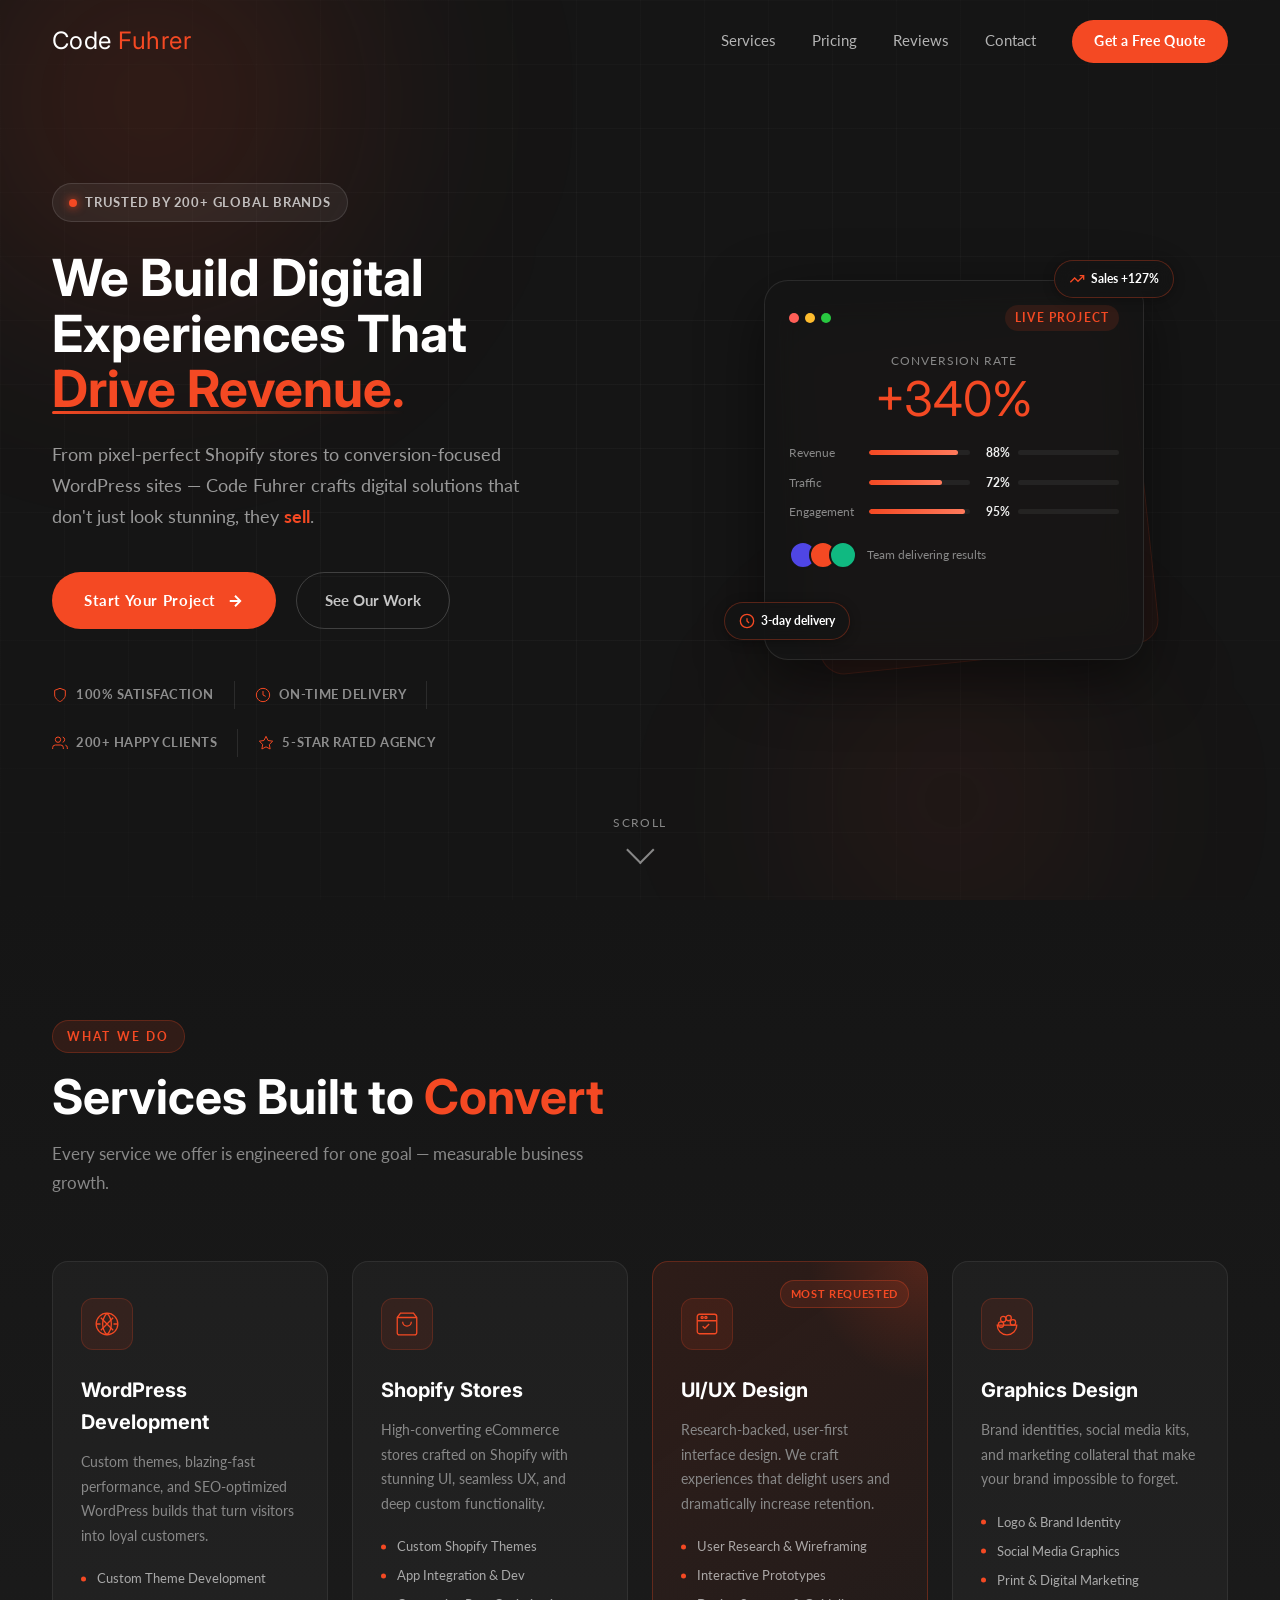
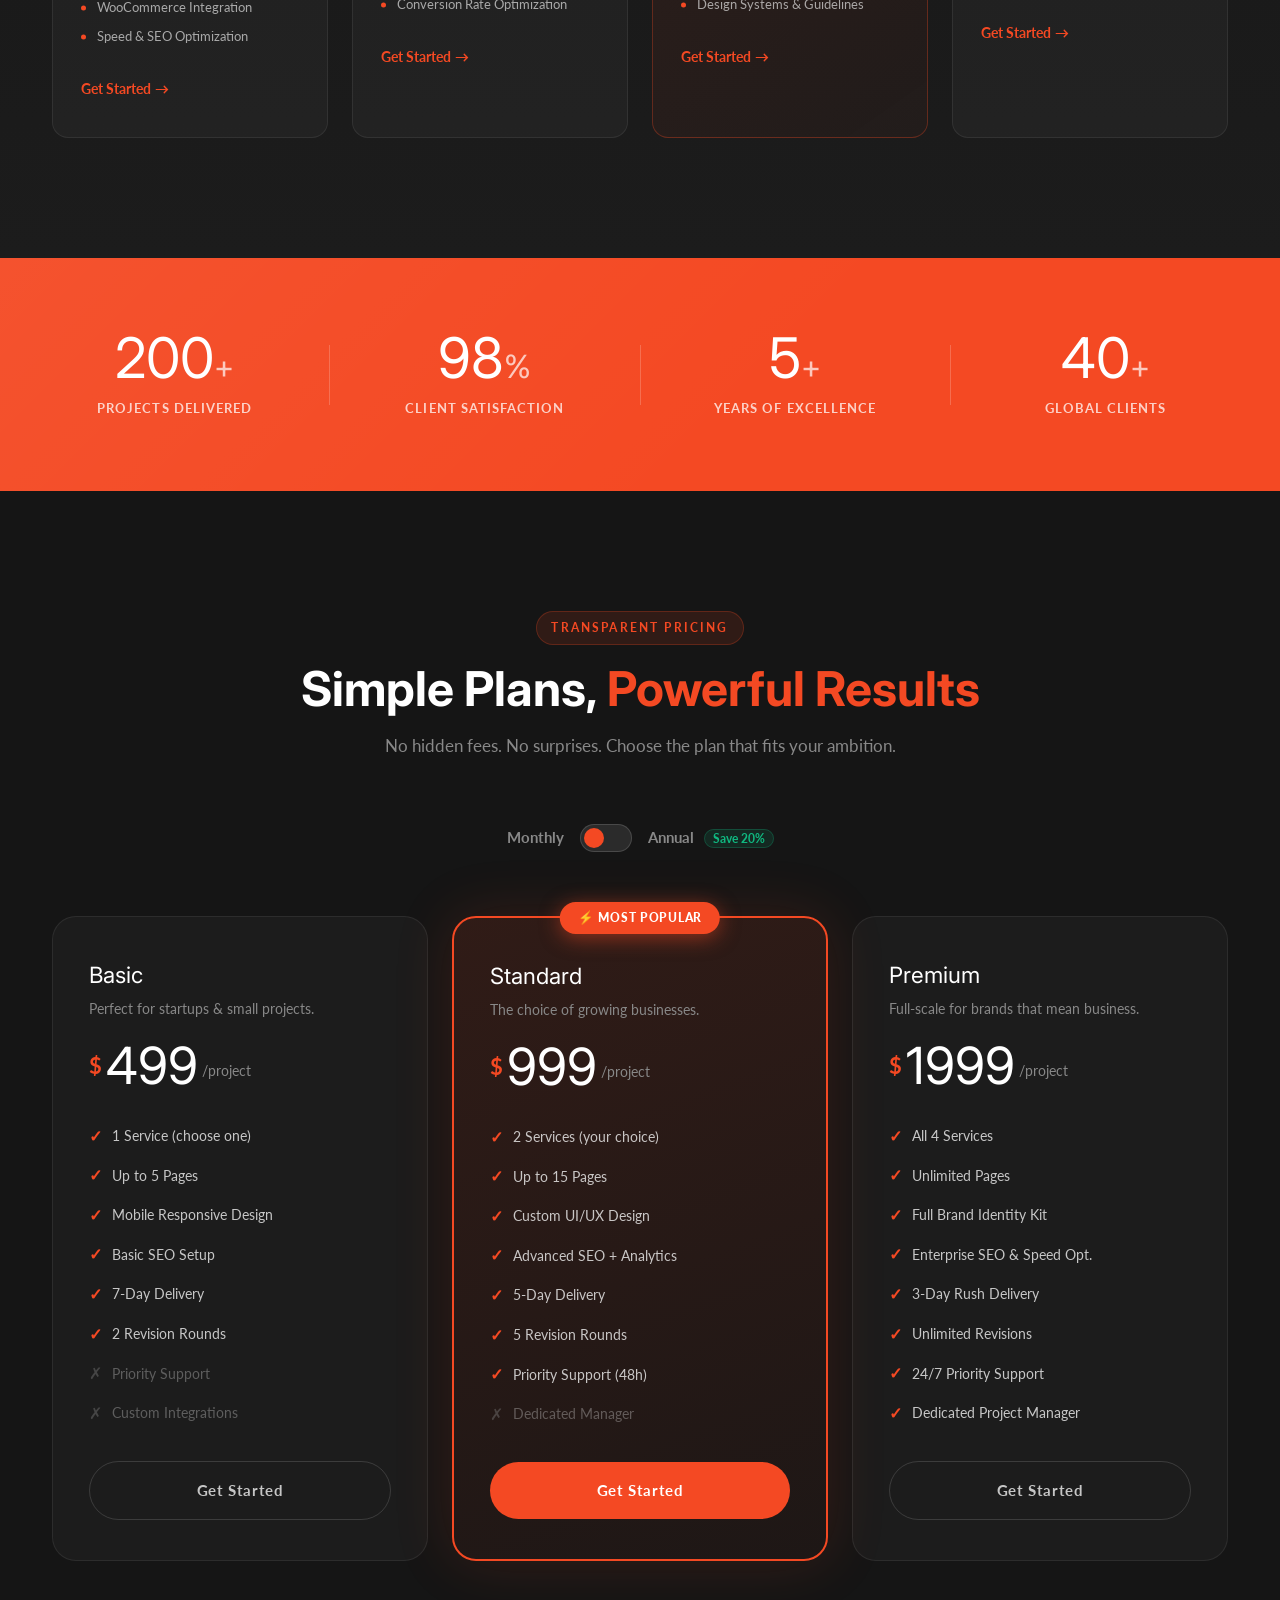
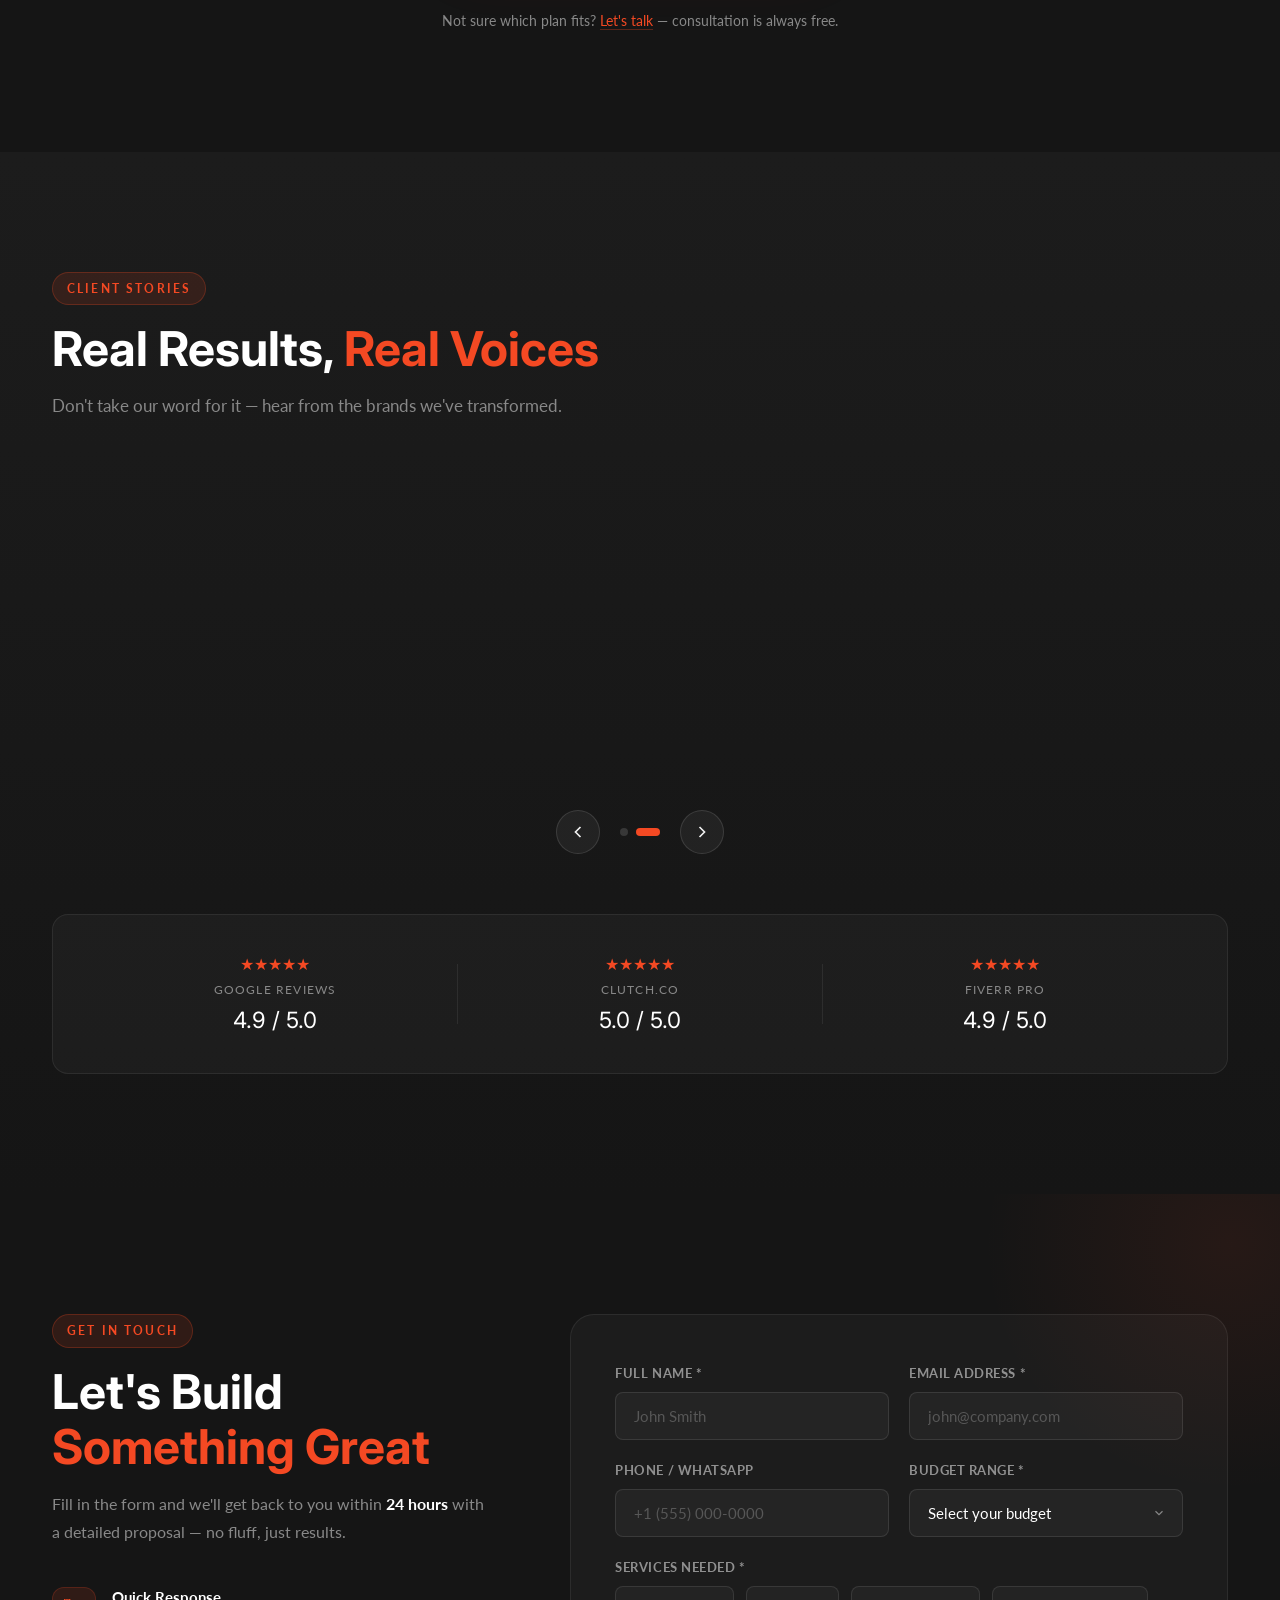
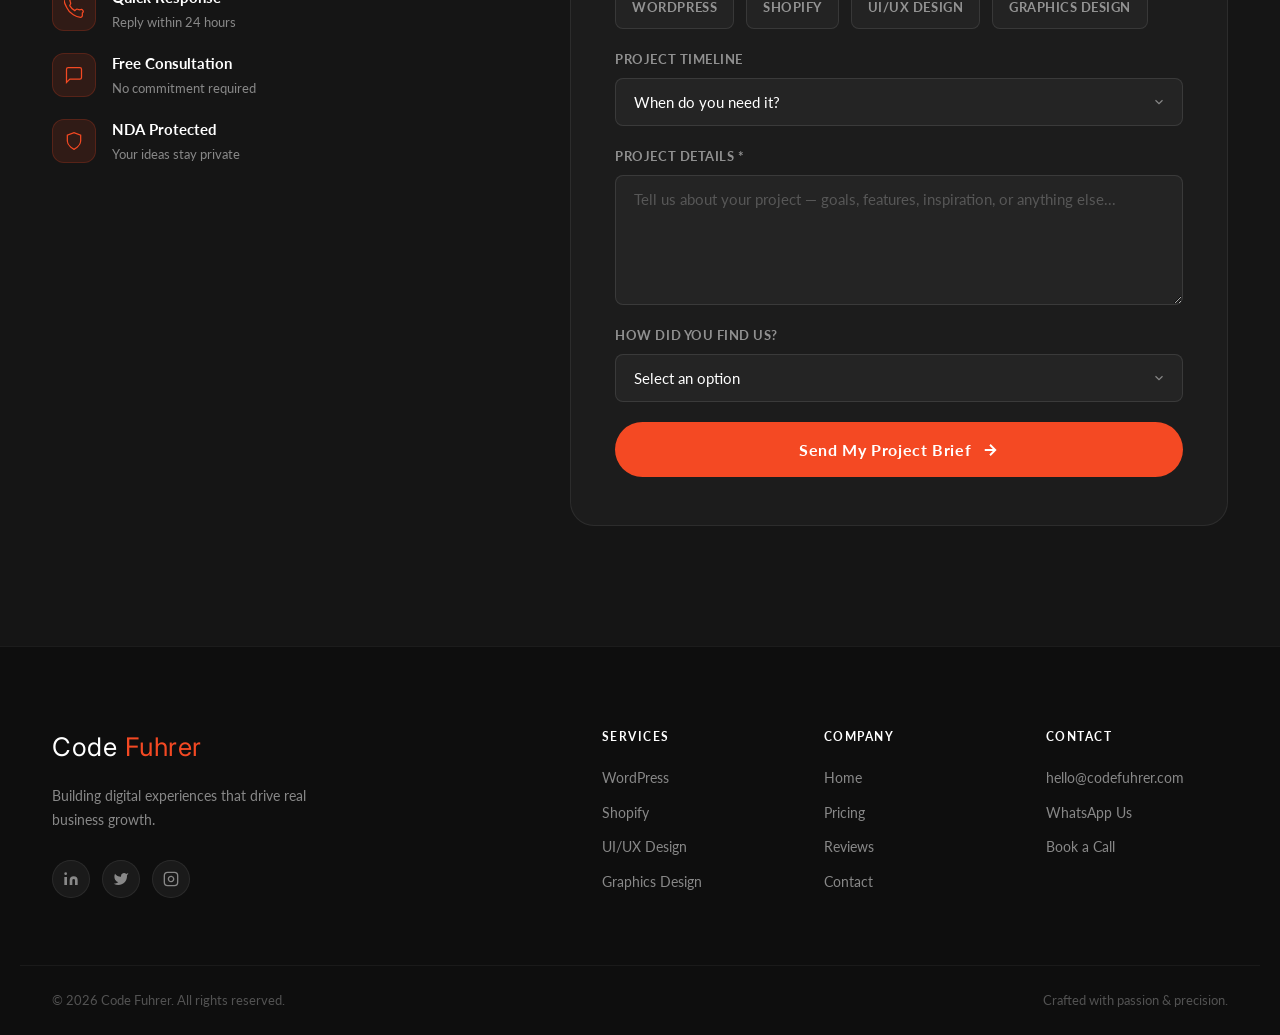
==== index.html @ 49b653c6 "Add files via upload" ====
<!DOCTYPE html>
<html lang="en">

<head>
  <meta charset="UTF-8" />
  <meta name="viewport" content="width=device-width, initial-scale=1.0" />
  <title>Code Fuhrer — Premium Digital Agency | WordPress · Shopify · UI/UX · Graphics</title>
  <meta name="description"
    content="Code Fuhrer is a results-driven digital agency specializing in WordPress, Shopify, UI/UX Design and Graphics Design. Turn your vision into a high-converting digital experience." />
  <link rel="preconnect" href="https://fonts.googleapis.com" />
  <link rel="preconnect" href="https://fonts.gstatic.com" crossorigin />
  <link
    href="https://fonts.googleapis.com/css2?family=Inter:wght@300;400;500;600;700;800;900&family=Lato:wght@300;400;700;900&display=swap"
    rel="stylesheet" />
  <link rel="stylesheet" href="style.css" />
</head>

<body>

  <!-- ═══════════════════ NAV ═══════════════════ -->
  <header class="nav-header" id="nav-header">
    <div class="container nav-inner">
      <a href="#" class="logo" id="logo-link">Code <span>Fuhrer</span></a>
      <nav class="nav-links" id="nav-links">
        <a href="#services" class="nav-link">Services</a>
        <a href="#pricing" class="nav-link">Pricing</a>
        <a href="#testimonials" class="nav-link">Reviews</a>
        <a href="#contact" class="nav-link">Contact</a>
        <a href="#contact" class="btn-nav">Get a Free Quote</a>
      </nav>
      <button class="hamburger" id="hamburger" aria-label="Toggle menu">
        <span></span><span></span><span></span>
      </button>
    </div>
  </header>

  <!-- ═══════════════════ HERO ═══════════════════ -->
  <section class="hero" id="hero">
    <div class="hero-bg-grid"></div>
    <div class="hero-orb hero-orb-1"></div>
    <div class="hero-orb hero-orb-2"></div>

    <div class="container hero-inner">
      <div class="hero-content">
        <div class="hero-badge">
          <span class="badge-dot"></span>
          Trusted by 200+ Global Brands
        </div>
        <h1 class="hero-headline">
          We Build Digital<br />
          Experiences That<br />
          <span class="highlight-text">Drive Revenue.</span>
        </h1>
        <p class="hero-sub">
          From pixel-perfect Shopify stores to conversion-focused WordPress sites — Code Fuhrer crafts digital solutions
          that don't just look stunning, they <strong>sell</strong>.
        </p>

        <div class="hero-cta-row">
          <a href="#contact" class="btn-primary" id="hero-cta-main">
            <span>Start Your Project</span>
            <svg width="18" height="18" viewBox="0 0 24 24" fill="none" stroke="currentColor" stroke-width="2.5">
              <path d="M5 12h14M12 5l7 7-7 7" />
            </svg>
          </a>
          <a href="#services" class="btn-ghost" id="hero-cta-secondary">See Our Work</a>
        </div>

        <!-- Trust Bar -->
        <div class="trust-bar">
          <div class="trust-item">
            <svg class="trust-icon" viewBox="0 0 24 24" fill="none" stroke="currentColor" stroke-width="1.5">
              <path d="M12 22s8-4 8-10V5l-8-3-8 3v7c0 6 8 10 8 10z" />
            </svg>
            <span>100% Satisfaction</span>
          </div>
          <div class="trust-divider"></div>
          <div class="trust-item">
            <svg class="trust-icon" viewBox="0 0 24 24" fill="none" stroke="currentColor" stroke-width="1.5">
              <circle cx="12" cy="12" r="10" />
              <path d="M12 6v6l4 2" />
            </svg>
            <span>On-Time Delivery</span>
          </div>
          <div class="trust-divider"></div>
          <div class="trust-item">
            <svg class="trust-icon" viewBox="0 0 24 24" fill="none" stroke="currentColor" stroke-width="1.5">
              <path d="M17 21v-2a4 4 0 0 0-4-4H5a4 4 0 0 0-4 4v2" />
              <circle cx="9" cy="7" r="4" />
              <path d="M23 21v-2a4 4 0 0 0-3-3.87M16 3.13a4 4 0 0 1 0 7.75" />
            </svg>
            <span>200+ Happy Clients</span>
          </div>
          <div class="trust-divider"></div>
          <div class="trust-item">
            <svg class="trust-icon" viewBox="0 0 24 24" fill="none" stroke="currentColor" stroke-width="1.5">
              <polygon
                points="12 2 15.09 8.26 22 9.27 17 14.14 18.18 21.02 12 17.77 5.82 21.02 7 14.14 2 9.27 8.91 8.26 12 2" />
            </svg>
            <span>5-Star Rated Agency</span>
          </div>
        </div>
      </div>

      <div class="hero-visual">
        <div class="hero-card-stack">
          <div class="hcard hcard-back"></div>
          <div class="hcard hcard-mid"></div>
          <div class="hcard hcard-front">
            <div class="hcard-header">
              <div class="hcard-dots"><span></span><span></span><span></span></div>
              <span class="hcard-tag">Live Project</span>
            </div>
            <div class="hcard-body">
              <div class="hcard-metric">
                <span class="metric-label">Conversion Rate</span>
                <span class="metric-value">+340%</span>
              </div>
              <div class="hcard-bar-wrap">
                <div class="hcard-bar" style="--w:88%"><span>Revenue</span><span>88%</span></div>
                <div class="hcard-bar" style="--w:72%"><span>Traffic</span><span>72%</span></div>
                <div class="hcard-bar" style="--w:95%"><span>Engagement</span><span>95%</span></div>
              </div>
              <div class="hcard-footer">
                <div class="hcard-avatars">
                  <div class="ha ha1"></div>
                  <div class="ha ha2"></div>
                  <div class="ha ha3"></div>
                </div>
                <span class="hcard-note">Team delivering results</span>
              </div>
            </div>
          </div>

          <!-- Floating badges -->
          <div class="float-badge float-badge-1">
            <svg width="16" height="16" viewBox="0 0 24 24" fill="none" stroke="#F44923" stroke-width="2">
              <polyline points="22 7 13.5 15.5 8.5 10.5 2 17" />
              <polyline points="16 7 22 7 22 13" />
            </svg>
            <span>Sales +127%</span>
          </div>
          <div class="float-badge float-badge-2">
            <svg width="16" height="16" viewBox="0 0 24 24" fill="none" stroke="#F44923" stroke-width="2">
              <circle cx="12" cy="12" r="10" />
              <path d="M12 8v4l3 3" />
            </svg>
            <span>3-day delivery</span>
          </div>
        </div>
      </div>
    </div>

    <!-- Scroll hint -->
    <a href="#services" class="scroll-hint">
      <span>Scroll</span>
      <div class="scroll-arrow"></div>
    </a>
  </section>

  <!-- ═══════════════════ SERVICES ═══════════════════ -->
  <section class="services" id="services">
    <div class="container">
      <div class="section-label">What We Do</div>
      <h2 class="section-title">Services Built to <span>Convert</span></h2>
      <p class="section-sub">Every service we offer is engineered for one goal — measurable business growth.</p>

      <div class="services-grid">

        <div class="service-card" id="service-wordpress">
          <div class="sc-icon-wrap">
            <!-- WordPress icon -->
            <svg class="sc-icon" viewBox="0 0 24 24" fill="none" stroke="currentColor" stroke-width="1.2">
              <circle cx="12" cy="12" r="10" />
              <path d="M2 12h4M18 12h4" />
              <path d="M12 2c0 0-4 4-4 10s4 10 4 10" />
              <path d="M12 2c0 0 4 4 4 10s-4 10-4 10" />
              <path d="M6.3 6.3l11.4 11.4M17.7 6.3L6.3 17.7" />
            </svg>
          </div>
          <h3 class="sc-title">WordPress Development</h3>
          <p class="sc-desc">Custom themes, blazing-fast performance, and SEO-optimized WordPress builds that turn
            visitors into loyal customers.</p>
          <ul class="sc-features">
            <li>Custom Theme Development</li>
            <li>WooCommerce Integration</li>
            <li>Speed & SEO Optimization</li>
          </ul>
          <a href="#contact" class="sc-link">Get Started <span>→</span></a>
        </div>

        <div class="service-card" id="service-shopify">
          <div class="sc-icon-wrap">
            <!-- Shopify bag icon -->
            <svg class="sc-icon" viewBox="0 0 24 24" fill="none" stroke="currentColor" stroke-width="1.2">
              <path d="M6 2L3 6v14a2 2 0 002 2h14a2 2 0 002-2V6l-3-4z" />
              <line x1="3" y1="6" x2="21" y2="6" />
              <path d="M16 10a4 4 0 01-8 0" />
            </svg>
          </div>
          <h3 class="sc-title">Shopify Stores</h3>
          <p class="sc-desc">High-converting eCommerce stores crafted on Shopify with stunning UI, seamless UX, and deep
            custom functionality.</p>
          <ul class="sc-features">
            <li>Custom Shopify Themes</li>
            <li>App Integration & Dev</li>
            <li>Conversion Rate Optimization</li>
          </ul>
          <a href="#contact" class="sc-link">Get Started <span>→</span></a>
        </div>

        <div class="service-card service-card--featured" id="service-uiux">
          <div class="sc-featured-badge">Most Requested</div>
          <div class="sc-icon-wrap">
            <!-- UI/UX design icon -->
            <svg class="sc-icon" viewBox="0 0 24 24" fill="none" stroke="currentColor" stroke-width="1.2">
              <rect x="3" y="3" width="18" height="18" rx="2" />
              <path d="M3 9h18" />
              <circle cx="7.5" cy="6" r="1" />
              <circle cx="11" cy="6" r="1" />
              <path d="M8 14l2 2 4-4" />
            </svg>
          </div>
          <h3 class="sc-title">UI/UX Design</h3>
          <p class="sc-desc">Research-backed, user-first interface design. We craft experiences that delight users and
            dramatically increase retention.</p>
          <ul class="sc-features">
            <li>User Research & Wireframing</li>
            <li>Interactive Prototypes</li>
            <li>Design Systems & Guidelines</li>
          </ul>
          <a href="#contact" class="sc-link">Get Started <span>→</span></a>
        </div>

        <div class="service-card" id="service-graphics">
          <div class="sc-icon-wrap">
            <!-- Graphics design icon -->
            <svg class="sc-icon" viewBox="0 0 24 24" fill="none" stroke="currentColor" stroke-width="1.2">
              <circle cx="13.5" cy="6.5" r="2.5" />
              <circle cx="17.5" cy="10.5" r="2.5" />
              <circle cx="8.5" cy="7.5" r="2.5" />
              <circle cx="6.5" cy="12.5" r="2.5" />
              <path d="M12 22c5 0 9-4 9-9H3c0 5 4 9 9 9z" />
            </svg>
          </div>
          <h3 class="sc-title">Graphics Design</h3>
          <p class="sc-desc">Brand identities, social media kits, and marketing collateral that make your brand
            impossible to forget.</p>
          <ul class="sc-features">
            <li>Logo & Brand Identity</li>
            <li>Social Media Graphics</li>
            <li>Print & Digital Marketing</li>
          </ul>
          <a href="#contact" class="sc-link">Get Started <span>→</span></a>
        </div>

      </div>
    </div>
  </section>

  <!-- ═══════════════════ STATS ═══════════════════ -->
  <section class="stats-section" id="stats">
    <div class="container stats-grid">
      <div class="stat-item">
        <span class="stat-number" data-target="200">0</span><span class="stat-suffix">+</span>
        <span class="stat-label">Projects Delivered</span>
      </div>
      <div class="stat-divider"></div>
      <div class="stat-item">
        <span class="stat-number" data-target="98">0</span><span class="stat-suffix">%</span>
        <span class="stat-label">Client Satisfaction</span>
      </div>
      <div class="stat-divider"></div>
      <div class="stat-item">
        <span class="stat-number" data-target="5">0</span><span class="stat-suffix">+</span>
        <span class="stat-label">Years of Excellence</span>
      </div>
      <div class="stat-divider"></div>
      <div class="stat-item">
        <span class="stat-number" data-target="40">0</span><span class="stat-suffix">+</span>
        <span class="stat-label">Global Clients</span>
      </div>
    </div>
  </section>

  <!-- ═══════════════════ PRICING ═══════════════════ -->
  <section class="pricing" id="pricing">
    <div class="container">
      <div class="section-center-header">
        <div class="section-label">Transparent Pricing</div>
        <h2 class="section-title">Simple Plans, <span>Powerful Results</span></h2>
        <p class="section-sub">No hidden fees. No surprises. Choose the plan that fits your ambition.</p>
      </div>

      <div class="pricing-toggle-wrap">
        <span class="pt-label">Monthly</span>
        <label class="pt-switch" for="billing-toggle">
          <input type="checkbox" id="billing-toggle" />
          <span class="pt-slider"></span>
        </label>
        <span class="pt-label">Annual <em class="save-badge">Save 20%</em></span>
      </div>

      <div class="pricing-grid">

        <!-- Basic -->
        <div class="price-card" id="plan-basic">
          <div class="pc-header">
            <span class="pc-plan">Basic</span>
            <p class="pc-tagline">Perfect for startups & small projects.</p>
            <div class="pc-price-wrap">
              <span class="pc-currency">$</span>
              <span class="pc-price" data-monthly="499" data-annual="399">499</span>
              <span class="pc-period">/project</span>
            </div>
          </div>
          <ul class="pc-features">
            <li><span class="pc-check">✓</span> 1 Service (choose one)</li>
            <li><span class="pc-check">✓</span> Up to 5 Pages</li>
            <li><span class="pc-check">✓</span> Mobile Responsive Design</li>
            <li><span class="pc-check">✓</span> Basic SEO Setup</li>
            <li><span class="pc-check">✓</span> 7-Day Delivery</li>
            <li><span class="pc-check">✓</span> 2 Revision Rounds</li>
            <li class="pc-miss"><span class="pc-cross">✗</span> Priority Support</li>
            <li class="pc-miss"><span class="pc-cross">✗</span> Custom Integrations</li>
          </ul>
          <a href="#contact" class="btn-price-outline" id="cta-basic">Get Started</a>
        </div>

        <!-- Standard (POPULAR) -->
        <div class="price-card price-card--popular" id="plan-standard">
          <div class="pc-popular-badge">⚡ Most Popular</div>
          <div class="pc-header">
            <span class="pc-plan">Standard</span>
            <p class="pc-tagline">The choice of growing businesses.</p>
            <div class="pc-price-wrap">
              <span class="pc-currency">$</span>
              <span class="pc-price" data-monthly="999" data-annual="799">999</span>
              <span class="pc-period">/project</span>
            </div>
          </div>
          <ul class="pc-features">
            <li><span class="pc-check">✓</span> 2 Services (your choice)</li>
            <li><span class="pc-check">✓</span> Up to 15 Pages</li>
            <li><span class="pc-check">✓</span> Custom UI/UX Design</li>
            <li><span class="pc-check">✓</span> Advanced SEO + Analytics</li>
            <li><span class="pc-check">✓</span> 5-Day Delivery</li>
            <li><span class="pc-check">✓</span> 5 Revision Rounds</li>
            <li><span class="pc-check">✓</span> Priority Support (48h)</li>
            <li class="pc-miss"><span class="pc-cross">✗</span> Dedicated Manager</li>
          </ul>
          <a href="#contact" class="btn-price-primary" id="cta-standard">Get Started</a>
        </div>

        <!-- Premium -->
        <div class="price-card" id="plan-premium">
          <div class="pc-header">
            <span class="pc-plan">Premium</span>
            <p class="pc-tagline">Full-scale for brands that mean business.</p>
            <div class="pc-price-wrap">
              <span class="pc-currency">$</span>
              <span class="pc-price" data-monthly="1999" data-annual="1599">1999</span>
              <span class="pc-period">/project</span>
            </div>
          </div>
          <ul class="pc-features">
            <li><span class="pc-check">✓</span> All 4 Services</li>
            <li><span class="pc-check">✓</span> Unlimited Pages</li>
            <li><span class="pc-check">✓</span> Full Brand Identity Kit</li>
            <li><span class="pc-check">✓</span> Enterprise SEO & Speed Opt.</li>
            <li><span class="pc-check">✓</span> 3-Day Rush Delivery</li>
            <li><span class="pc-check">✓</span> Unlimited Revisions</li>
            <li><span class="pc-check">✓</span> 24/7 Priority Support</li>
            <li><span class="pc-check">✓</span> Dedicated Project Manager</li>
          </ul>
          <a href="#contact" class="btn-price-outline" id="cta-premium">Get Started</a>
        </div>

      </div>

      <p class="pricing-note">Not sure which plan fits? <a href="#contact">Let's talk</a> — consultation is always free.
      </p>
    </div>
  </section>

  <!-- ═══════════════════ TESTIMONIALS ═══════════════════ -->
  <section class="testimonials" id="testimonials">
    <div class="container">
      <div class="section-label">Client Stories</div>
      <h2 class="section-title">Real Results, <span>Real Voices</span></h2>
      <p class="section-sub">Don't take our word for it — hear from the brands we've transformed.</p>

      <div class="testimonials-track-wrap">
        <div class="testimonials-track" id="testimonials-track">

          <div class="tcard" id="tcard-1">
            <div class="tcard-top">
              <div class="tcard-stars">★★★★★</div>
              <div class="tcard-verified">Verified Client</div>
            </div>
            <p class="tcard-quote">"Code Fuhrer completely redesigned our Shopify store and our revenue jumped 340% in
              just 3 months. The team was professional, responsive, and delivered beyond expectations."</p>
            <div class="tcard-author">
              <div class="tcard-avatar tca-1">JM</div>
              <div>
                <div class="tcard-name">James Mitchell</div>
                <div class="tcard-role">CEO, NovaMart eCommerce</div>
              </div>
            </div>
          </div>

          <div class="tcard" id="tcard-2">
            <div class="tcard-top">
              <div class="tcard-stars">★★★★★</div>
              <div class="tcard-verified">Verified Client</div>
            </div>
            <p class="tcard-quote">"The UI/UX redesign they did for our SaaS platform reduced churn by 45%. Their design
              thinking is on another level — they genuinely understand the user journey."</p>
            <div class="tcard-author">
              <div class="tcard-avatar tca-2">SR</div>
              <div>
                <div class="tcard-name">Sarah Reynolds</div>
                <div class="tcard-role">Product Lead, FlowSync SaaS</div>
              </div>
            </div>
          </div>

          <div class="tcard" id="tcard-3">
            <div class="tcard-top">
              <div class="tcard-stars">★★★★★</div>
              <div class="tcard-verified">Verified Client</div>
            </div>
            <p class="tcard-quote">"Our WordPress site now loads in under 1.5 seconds and ranks on the first page of
              Google. Code Fuhrer delivered exactly what they promised — speed, SEO, and style."</p>
            <div class="tcard-author">
              <div class="tcard-avatar tca-3">AK</div>
              <div>
                <div class="tcard-name">Ahmed Khan</div>
                <div class="tcard-role">Founder, TechPulse Blog</div>
              </div>
            </div>
          </div>

          <div class="tcard" id="tcard-4">
            <div class="tcard-top">
              <div class="tcard-stars">★★★★★</div>
              <div class="tcard-verified">Verified Client</div>
            </div>
            <p class="tcard-quote">"The brand identity and graphics they created put us on the map. Every single
              deliverable was polished, on-brand, and arrived before deadline. Highly recommend!"</p>
            <div class="tcard-author">
              <div class="tcard-avatar tca-4">LP</div>
              <div>
                <div class="tcard-name">Laura Pineda</div>
                <div class="tcard-role">Marketing Director, BrightLeaf Co.</div>
              </div>
            </div>
          </div>

          <div class="tcard" id="tcard-5">
            <div class="tcard-top">
              <div class="tcard-stars">★★★★★</div>
              <div class="tcard-verified">Verified Client</div>
            </div>
            <p class="tcard-quote">"Switched from another agency to Code Fuhrer and the difference was night and day.
              They understood our vision immediately and translated it into a website that actually converts."</p>
            <div class="tcard-author">
              <div class="tcard-avatar tca-5">DW</div>
              <div>
                <div class="tcard-name">Daniel Watts</div>
                <div class="tcard-role">COO, Summit Consulting Group</div>
              </div>
            </div>
          </div>

        </div>
      </div>

      <div class="tcarousel-controls">
        <button class="tc-btn" id="tc-prev" aria-label="Previous testimonial">
          <svg width="20" height="20" viewBox="0 0 24 24" fill="none" stroke="currentColor" stroke-width="2">
            <polyline points="15 18 9 12 15 6" />
          </svg>
        </button>
        <div class="tc-dots" id="tc-dots"></div>
        <button class="tc-btn" id="tc-next" aria-label="Next testimonial">
          <svg width="20" height="20" viewBox="0 0 24 24" fill="none" stroke="currentColor" stroke-width="2">
            <polyline points="9 18 15 12 9 6" />
          </svg>
        </button>
      </div>

      <!-- Overall Rating Strip -->
      <div class="rating-strip">
        <div class="rs-item">
          <div class="rs-stars">★★★★★</div>
          <div class="rs-platform">Google Reviews</div>
          <div class="rs-score">4.9 / 5.0</div>
        </div>
        <div class="rs-divider"></div>
        <div class="rs-item">
          <div class="rs-stars">★★★★★</div>
          <div class="rs-platform">Clutch.co</div>
          <div class="rs-score">5.0 / 5.0</div>
        </div>
        <div class="rs-divider"></div>
        <div class="rs-item">
          <div class="rs-stars">★★★★★</div>
          <div class="rs-platform">Fiverr Pro</div>
          <div class="rs-score">4.9 / 5.0</div>
        </div>
      </div>
    </div>
  </section>

  <!-- ═══════════════════ CONTACT ═══════════════════ -->
  <section class="contact" id="contact">
    <div class="container contact-inner">

      <div class="contact-left">
        <div class="section-label">Get In Touch</div>
        <h2 class="section-title">Let's Build<br /><span>Something Great</span></h2>
        <p class="contact-desc">Fill in the form and we'll get back to you within <strong>24 hours</strong> with a
          detailed proposal — no fluff, just results.</p>

        <div class="contact-perks">
          <div class="cp-item">
            <div class="cp-icon">
              <svg viewBox="0 0 24 24" fill="none" stroke="currentColor" stroke-width="1.5">
                <path
                  d="M22 16.92v3a2 2 0 01-2.18 2 19.79 19.79 0 01-8.63-3.07A19.5 19.5 0 013.07 9.8a19.79 19.79 0 01-3.07-8.7A2 2 0 012.18 0h3a2 2 0 012 1.72c.127.96.361 1.903.7 2.81a2 2 0 01-.45 2.11L6.91 7.91a16 16 0 006.07 6.07l1.27-1.27a2 2 0 012.11-.45c.907.339 1.85.573 2.81.7A2 2 0 0122 16.92z" />
              </svg>
            </div>
            <div>
              <div class="cp-title">Quick Response</div>
              <div class="cp-detail">Reply within 24 hours</div>
            </div>
          </div>
          <div class="cp-item">
            <div class="cp-icon">
              <svg viewBox="0 0 24 24" fill="none" stroke="currentColor" stroke-width="1.5">
                <path d="M21 15a2 2 0 01-2 2H7l-4 4V5a2 2 0 012-2h14a2 2 0 012 2z" />
              </svg>
            </div>
            <div>
              <div class="cp-title">Free Consultation</div>
              <div class="cp-detail">No commitment required</div>
            </div>
          </div>
          <div class="cp-item">
            <div class="cp-icon">
              <svg viewBox="0 0 24 24" fill="none" stroke="currentColor" stroke-width="1.5">
                <path d="M12 22s8-4 8-10V5l-8-3-8 3v7c0 6 8 10 8 10z" />
              </svg>
            </div>
            <div>
              <div class="cp-title">NDA Protected</div>
              <div class="cp-detail">Your ideas stay private</div>
            </div>
          </div>
        </div>
      </div>

      <div class="contact-right">
        <form class="contact-form" id="contact-form" novalidate>
          <div class="form-row">
            <div class="form-group">
              <label for="cf-name">Full Name *</label>
              <input type="text" id="cf-name" name="name" placeholder="John Smith" required />
            </div>
            <div class="form-group">
              <label for="cf-email">Email Address *</label>
              <input type="email" id="cf-email" name="email" placeholder="john@company.com" required />
            </div>
          </div>
          <div class="form-row">
            <div class="form-group">
              <label for="cf-phone">Phone / WhatsApp</label>
              <input type="tel" id="cf-phone" name="phone" placeholder="+1 (555) 000-0000" />
            </div>
            <div class="form-group">
              <label for="cf-budget">Budget Range *</label>
              <select id="cf-budget" name="budget" required>
                <option value="" disabled selected>Select your budget</option>
                <option value="under-500">Under $500</option>
                <option value="500-1000">$500 – $1,000</option>
                <option value="1000-2500">$1,000 – $2,500</option>
                <option value="2500-5000">$2,500 – $5,000</option>
                <option value="5000+">$5,000+</option>
              </select>
            </div>
          </div>
          <div class="form-group full-width">
            <label>Services Needed *</label>
            <div class="service-checkboxes">
              <label class="sc-checkbox" for="svc-wp">
                <input type="checkbox" id="svc-wp" name="services" value="wordpress" />
                <span>WordPress</span>
              </label>
              <label class="sc-checkbox" for="svc-shopify">
                <input type="checkbox" id="svc-shopify" name="services" value="shopify" />
                <span>Shopify</span>
              </label>
              <label class="sc-checkbox" for="svc-uiux">
                <input type="checkbox" id="svc-uiux" name="services" value="uiux" />
                <span>UI/UX Design</span>
              </label>
              <label class="sc-checkbox" for="svc-graphics">
                <input type="checkbox" id="svc-graphics" name="services" value="graphics" />
                <span>Graphics Design</span>
              </label>
            </div>
          </div>
          <div class="form-group full-width">
            <label for="cf-timeline">Project Timeline</label>
            <select id="cf-timeline" name="timeline">
              <option value="" disabled selected>When do you need it?</option>
              <option value="asap">ASAP (Rush)</option>
              <option value="1-2weeks">1 – 2 Weeks</option>
              <option value="1month">Within 1 Month</option>
              <option value="flexible">I'm Flexible</option>
            </select>
          </div>
          <div class="form-group full-width">
            <label for="cf-message">Project Details *</label>
            <textarea id="cf-message" name="message" rows="5"
              placeholder="Tell us about your project — goals, features, inspiration, or anything else..."
              required></textarea>
          </div>
          <div class="form-group full-width">
            <label for="cf-source">How did you find us?</label>
            <select id="cf-source" name="source">
              <option value="" disabled selected>Select an option</option>
              <option value="google">Google Search</option>
              <option value="social">Social Media</option>
              <option value="referral">Referral</option>
              <option value="fiverr">Fiverr</option>
              <option value="other">Other</option>
            </select>
          </div>
          <button type="submit" class="btn-submit" id="form-submit-btn">
            <span id="btn-submit-text">Send My Project Brief</span>
            <svg id="btn-submit-arrow" width="18" height="18" viewBox="0 0 24 24" fill="none" stroke="currentColor"
              stroke-width="2.5">
              <path d="M5 12h14M12 5l7 7-7 7" />
            </svg>
          </button>
          <div class="form-success" id="form-success">
            <svg width="24" height="24" viewBox="0 0 24 24" fill="none" stroke="#F44923" stroke-width="2">
              <path d="M22 11.08V12a10 10 0 11-5.93-9.14" />
              <polyline points="22 4 12 14.01 9 11.01" />
            </svg>
            <span>Message sent! We'll be in touch within 24 hours.</span>
          </div>
        </form>
      </div>
    </div>
  </section>

  <!-- ═══════════════════ FOOTER ═══════════════════ -->
  <footer class="footer" id="footer">
    <div class="container footer-inner">
      <div class="footer-brand">
        <a href="#" class="logo footer-logo">Code <span>Fuhrer</span></a>
        <p class="footer-tagline">Building digital experiences that drive real business growth.</p>
        <div class="footer-socials">
          <a href="#" class="fs-link" aria-label="LinkedIn">
            <svg viewBox="0 0 24 24" fill="currentColor">
              <path d="M16 8a6 6 0 016 6v7h-4v-7a2 2 0 00-2-2 2 2 0 00-2 2v7h-4v-7a6 6 0 016-6zM2 9h4v12H2z" />
              <circle cx="4" cy="4" r="2" />
            </svg>
          </a>
          <a href="#" class="fs-link" aria-label="Twitter">
            <svg viewBox="0 0 24 24" fill="currentColor">
              <path
                d="M23 3a10.9 10.9 0 01-3.14 1.53 4.48 4.48 0 00-7.86 3v1A10.66 10.66 0 013 4s-4 9 5 13a11.64 11.64 0 01-7 2c9 5 20 0 20-11.5a4.5 4.5 0 00-.08-.83A7.72 7.72 0 0023 3z" />
            </svg>
          </a>
          <a href="#" class="fs-link" aria-label="Instagram">
            <svg viewBox="0 0 24 24" fill="none" stroke="currentColor" stroke-width="2">
              <rect x="2" y="2" width="20" height="20" rx="5" ry="5" />
              <path d="M16 11.37A4 4 0 1112.63 8 4 4 0 0116 11.37z" />
              <line x1="17.5" y1="6.5" x2="17.51" y2="6.5" />
            </svg>
          </a>
        </div>
      </div>

      <div class="footer-links">
        <div class="fl-col">
          <h4>Services</h4>
          <a href="#services">WordPress</a>
          <a href="#services">Shopify</a>
          <a href="#services">UI/UX Design</a>
          <a href="#services">Graphics Design</a>
        </div>
        <div class="fl-col">
          <h4>Company</h4>
          <a href="#hero">Home</a>
          <a href="#pricing">Pricing</a>
          <a href="#testimonials">Reviews</a>
          <a href="#contact">Contact</a>
        </div>
        <div class="fl-col">
          <h4>Contact</h4>
          <a href="mailto:hello@codefuhrer.com">hello@codefuhrer.com</a>
          <a href="https://wa.me/1234567890">WhatsApp Us</a>
          <a href="#contact">Book a Call</a>
        </div>
      </div>
    </div>
    <div class="footer-bottom">
      <span>© 2026 Code Fuhrer. All rights reserved.</span>
      <span>Crafted with passion & precision.</span>
    </div>
  </footer>

  <script src="main.js"></script>
</body>

</html>
---- style.css ----
/* ═══════════════════════════════════════════════
   CODE FUHRER — PREMIUM LANDING PAGE CSS
   Design System:
   Primary:   #F44923 (vivid red-orange)
   Secondary: #151515 (near-black)
   Accent:    #F1F1F1 (off-white)
   Fonts:     Abril Fatface + Lato
════════════════════════════════════════════════ */

/* === RESET & BASE === */
*,
*::before,
*::after {
  box-sizing: border-box;
  margin: 0;
  padding: 0;
}

:root {
  --primary: #F44923;
  --primary-dk: #d63a1a;
  --primary-lt: rgba(244, 73, 35, 0.12);
  --secondary: #151515;
  --accent: #F1F1F1;
  --white: #ffffff;
  --muted: #888888;
  --border: rgba(241, 241, 241, 0.08);
  --card-bg: rgba(255, 255, 255, 0.03);
  --glass: rgba(255, 255, 255, 0.06);
  --ff-head: 'Inter', sans-serif;
  --ff-body: 'Lato', sans-serif;
  --shadow-sm: 0 2px 12px rgba(0, 0, 0, 0.3);
  --shadow-md: 0 8px 32px rgba(0, 0, 0, 0.4);
  --shadow-lg: 0 20px 60px rgba(0, 0, 0, 0.5);
  --radius-sm: 8px;
  --radius-md: 16px;
  --radius-lg: 24px;
  --transition: 0.35s cubic-bezier(0.4, 0, 0.2, 1);
}

html {
  scroll-behavior: smooth;
  font-size: 16px;
}

body {
  font-family: var(--ff-body);
  background-color: var(--secondary);
  color: var(--accent);
  overflow-x: hidden;
  line-height: 1.6;
}

/* Scrollbar */
::-webkit-scrollbar {
  width: 5px;
}

::-webkit-scrollbar-track {
  background: var(--secondary);
}

::-webkit-scrollbar-thumb {
  background: var(--primary);
  border-radius: 10px;
}

/* Selection */
::selection {
  background: var(--primary);
  color: var(--white);
}

/* ─── CONTAINER ─── */
.container {
  max-width: 1240px;
  margin: 0 auto;
  padding: 0 32px;
}

/* ─── SECTION LABELS ─── */
.section-label {
  display: inline-block;
  font-family: var(--ff-body);
  font-size: 0.75rem;
  font-weight: 700;
  letter-spacing: 0.18em;
  text-transform: uppercase;
  color: var(--primary);
  background: var(--primary-lt);
  border: 1px solid rgba(244, 73, 35, 0.25);
  padding: 6px 14px;
  border-radius: 100px;
  margin-bottom: 16px;
}

.section-title {
  font-family: var(--ff-head);
  font-size: clamp(2rem, 4vw, 3rem);
  line-height: 1.15;
  color: var(--white);
  margin-bottom: 16px;
}

.section-title span {
  color: var(--primary);
}

.section-sub {
  font-size: 1.05rem;
  color: var(--muted);
  max-width: 560px;
  margin-bottom: 64px;
  line-height: 1.7;
}

/* ═══════════════════ NAVBAR ═══════════════════ */
.nav-header {
  position: fixed;
  top: 0;
  left: 0;
  right: 0;
  z-index: 1000;
  padding: 20px 0;
  transition: var(--transition);
}

.nav-header.scrolled {
  background: rgba(21, 21, 21, 0.9);
  backdrop-filter: blur(20px);
  -webkit-backdrop-filter: blur(20px);
  padding: 14px 0;
  border-bottom: 1px solid var(--border);
  box-shadow: var(--shadow-sm);
}

.nav-inner {
  display: flex;
  align-items: center;
  justify-content: space-between;
}

.logo {
  font-family: var(--ff-head);
  font-size: 1.5rem;
  color: var(--white);
  text-decoration: none;
  letter-spacing: 0.02em;
  transition: var(--transition);
}

.logo span {
  color: var(--primary);
}

.logo:hover {
  opacity: 0.85;
}

.nav-links {
  display: flex;
  align-items: center;
  gap: 36px;
}

.nav-link {
  font-size: 0.92rem;
  font-weight: 400;
  color: rgba(241, 241, 241, 0.72);
  text-decoration: none;
  position: relative;
  transition: color var(--transition);
}

.nav-link::after {
  content: '';
  position: absolute;
  bottom: -3px;
  left: 0;
  width: 0;
  height: 1.5px;
  background: var(--primary);
  transition: width var(--transition);
}

.nav-link:hover {
  color: var(--white);
}

.nav-link:hover::after {
  width: 100%;
}

.btn-nav {
  font-family: var(--ff-body);
  font-size: 0.88rem;
  font-weight: 700;
  letter-spacing: 0.04em;
  color: var(--white);
  background: var(--primary);
  padding: 10px 22px;
  border-radius: 100px;
  text-decoration: none;
  transition: var(--transition);
  box-shadow: 0 0 0 0 rgba(244, 73, 35, 0.4);
}

.btn-nav:hover {
  background: var(--primary-dk);
  transform: translateY(-1px);
  box-shadow: 0 6px 24px rgba(244, 73, 35, 0.35);
}

.hamburger {
  display: none;
  flex-direction: column;
  gap: 5px;
  background: none;
  border: none;
  cursor: pointer;
  padding: 4px;
}

.hamburger span {
  display: block;
  width: 26px;
  height: 2px;
  background: var(--white);
  border-radius: 2px;
  transition: var(--transition);
}

/* ═══════════════════ HERO ═══════════════════ */
.hero {
  position: relative;
  min-height: 100vh;
  display: flex;
  align-items: center;
  overflow: hidden;
  padding: 120px 0 80px;
  background: var(--secondary);
}

/* Animated grid background */
.hero-bg-grid {
  position: absolute;
  inset: 0;
  background-image:
    linear-gradient(rgba(241, 241, 241, 0.03) 1px, transparent 1px),
    linear-gradient(90deg, rgba(241, 241, 241, 0.03) 1px, transparent 1px);
  background-size: 64px 64px;
  mask-image: radial-gradient(ellipse 80% 80% at 50% 50%, black 30%, transparent 100%);
  -webkit-mask-image: radial-gradient(ellipse 80% 80% at 50% 50%, black 30%, transparent 100%);
}

.hero-orb {
  position: absolute;
  border-radius: 50%;
  filter: blur(100px);
  pointer-events: none;
}

.hero-orb-1 {
  width: 600px;
  height: 600px;
  background: radial-gradient(circle, rgba(244, 73, 35, 0.2) 0%, transparent 70%);
  top: -200px;
  left: -150px;
  animation: orbFloat 8s ease-in-out infinite;
}

.hero-orb-2 {
  width: 400px;
  height: 400px;
  background: radial-gradient(circle, rgba(244, 73, 35, 0.12) 0%, transparent 70%);
  bottom: -100px;
  right: 10%;
  animation: orbFloat 10s ease-in-out infinite reverse;
}

@keyframes orbFloat {

  0%,
  100% {
    transform: translate(0, 0);
  }

  50% {
    transform: translate(30px, -30px);
  }
}

.hero-inner {
  position: relative;
  z-index: 1;
  display: grid;
  grid-template-columns: 1fr 1fr;
  gap: 80px;
  align-items: center;
}

/* Hero Badge */
.hero-badge {
  display: inline-flex;
  align-items: center;
  gap: 8px;
  font-size: 0.82rem;
  font-weight: 700;
  letter-spacing: 0.06em;
  text-transform: uppercase;
  color: rgba(241, 241, 241, 0.75);
  background: rgba(241, 241, 241, 0.06);
  border: 1px solid rgba(241, 241, 241, 0.12);
  padding: 8px 16px;
  border-radius: 100px;
  margin-bottom: 28px;
  animation: fadeUp 0.8s ease both;
}

.badge-dot {
  width: 8px;
  height: 8px;
  background: var(--primary);
  border-radius: 50%;
  box-shadow: 0 0 10px var(--primary);
  animation: pulse 2s ease infinite;
}

@keyframes pulse {

  0%,
  100% {
    box-shadow: 0 0 6px var(--primary);
  }

  50% {
    box-shadow: 0 0 18px var(--primary), 0 0 30px rgba(244, 73, 35, 0.4);
  }
}

/* Hero Headline */
.hero-headline {
  font-family: var(--ff-head);
  font-size: 3.2rem;
  line-height: 1.08;
  color: var(--white);
  margin-bottom: 24px;
  animation: fadeUp 0.8s 0.1s ease both;
}

.highlight-text {
  position: relative;
  display: inline-block;
  color: var(--primary);
}

.highlight-text::after {
  content: '';
  position: absolute;
  bottom: 2px;
  left: 0;
  right: 0;
  height: 3px;
  background: linear-gradient(90deg, var(--primary), transparent);
  border-radius: 2px;
}

.hero-sub {
  font-size: 1.1rem;
  line-height: 1.75;
  color: rgba(241, 241, 241, 0.6);
  max-width: 500px;
  margin-bottom: 40px;
  animation: fadeUp 0.8s 0.2s ease both;
}

.hero-sub strong {
  color: var(--primary);
  font-weight: 700;
}

/* CTA Buttons */
.hero-cta-row {
  display: flex;
  align-items: center;
  gap: 20px;
  margin-bottom: 52px;
  animation: fadeUp 0.8s 0.3s ease both;
  flex-wrap: wrap;
}

.btn-primary {
  display: inline-flex;
  align-items: center;
  gap: 10px;
  font-family: var(--ff-body);
  font-size: 0.95rem;
  font-weight: 700;
  letter-spacing: 0.04em;
  color: var(--white);
  background: var(--primary);
  padding: 16px 32px;
  border-radius: 100px;
  text-decoration: none;
  transition: var(--transition);
  position: relative;
  overflow: hidden;
}

.btn-primary::before {
  content: '';
  position: absolute;
  inset: 0;
  background: linear-gradient(135deg, rgba(255, 255, 255, 0.15), transparent);
  opacity: 0;
  transition: opacity var(--transition);
}

.btn-primary:hover {
  transform: translateY(-3px);
  box-shadow: 0 12px 40px rgba(244, 73, 35, 0.45);
}

.btn-primary:hover::before {
  opacity: 1;
}

.btn-ghost {
  display: inline-flex;
  align-items: center;
  gap: 8px;
  font-family: var(--ff-body);
  font-size: 0.95rem;
  font-weight: 700;
  color: rgba(241, 241, 241, 0.8);
  text-decoration: none;
  border: 1px solid rgba(241, 241, 241, 0.2);
  padding: 15px 28px;
  border-radius: 100px;
  transition: var(--transition);
}

.btn-ghost:hover {
  color: var(--white);
  border-color: rgba(244, 73, 35, 0.6);
  background: rgba(244, 73, 35, 0.08);
  transform: translateY(-2px);
}

/* Trust Bar */
.trust-bar {
  display: flex;
  align-items: center;
  flex-wrap: wrap;
  gap: 20px;
  animation: fadeUp 0.8s 0.4s ease both;
}

.trust-item {
  display: flex;
  align-items: center;
  gap: 8px;
  font-size: 0.82rem;
  font-weight: 700;
  color: rgba(241, 241, 241, 0.55);
  letter-spacing: 0.04em;
  text-transform: uppercase;
}

.trust-icon {
  width: 16px;
  height: 16px;
  stroke: var(--primary);
}

.trust-divider {
  width: 1px;
  height: 28px;
  background: rgba(241, 241, 241, 0.1);
}

/* ── Hero Visual Card ── */
.hero-visual {
  display: flex;
  align-items: center;
  justify-content: center;
  animation: fadeUp 0.8s 0.2s ease both;
}

.hero-card-stack {
  position: relative;
  width: 380px;
  height: 380px;
}

.hcard {
  position: absolute;
  border-radius: var(--radius-lg);
  background: rgba(255, 255, 255, 0.04);
  border: 1px solid rgba(241, 241, 241, 0.08);
}

.hcard-back {
  inset: 40px 0 0 40px;
  background: rgba(244, 73, 35, 0.06);
  border-color: rgba(244, 73, 35, 0.15);
  transform: rotate(-6deg);
}

.hcard-mid {
  inset: 20px 20px 20px 20px;
  background: rgba(255, 255, 255, 0.03);
  transform: rotate(-2deg);
}

.hcard-front {
  inset: 0;
  padding: 24px;
  backdrop-filter: blur(20px);
  background: rgba(21, 21, 21, 0.85);
  border: 1px solid rgba(241, 241, 241, 0.1);
  box-shadow: var(--shadow-lg);
  display: flex;
  flex-direction: column;
  gap: 20px;
}

.hcard-header {
  display: flex;
  align-items: center;
  justify-content: space-between;
}

.hcard-dots {
  display: flex;
  gap: 6px;
}

.hcard-dots span {
  width: 10px;
  height: 10px;
  border-radius: 50%;
  display: block;
}

.hcard-dots span:nth-child(1) {
  background: #FF5F57;
}

.hcard-dots span:nth-child(2) {
  background: #FEBC2E;
}

.hcard-dots span:nth-child(3) {
  background: #28C840;
}

.hcard-tag {
  font-size: 0.72rem;
  font-weight: 700;
  letter-spacing: 0.1em;
  text-transform: uppercase;
  color: var(--primary);
  background: var(--primary-lt);
  padding: 4px 10px;
  border-radius: 100px;
}

.hcard-body {
  flex: 1;
  display: flex;
  flex-direction: column;
  gap: 20px;
}

.hcard-metric {
  text-align: center;
}

.metric-label {
  display: block;
  font-size: 0.78rem;
  color: var(--muted);
  letter-spacing: 0.08em;
  text-transform: uppercase;
  margin-bottom: 4px;
}

.metric-value {
  font-family: var(--ff-head);
  font-size: 3rem;
  color: var(--primary);
  line-height: 1;
}

.hcard-bar-wrap {
  display: flex;
  flex-direction: column;
  gap: 10px;
}

.hcard-bar {
  display: flex;
  align-items: center;
  justify-content: space-between;
  gap: 8px;
}

.hcard-bar span:first-child {
  font-size: 0.75rem;
  color: var(--muted);
  min-width: 72px;
}

.hcard-bar span:last-child {
  font-size: 0.75rem;
  color: var(--accent);
  font-weight: 700;
  min-width: 32px;
  text-align: right;
}

.hcard-bar::after {
  content: '';
  flex: 1;
  height: 5px;
  background: rgba(241, 241, 241, 0.06);
  border-radius: 10px;
  position: relative;
  overflow: hidden;
}

.hcard-bar {
  position: relative;
}

/* Bar inner via pseudo-element trick on wrapper */
.hcard-bar-inner {
  flex: 1;
  height: 5px;
  background: rgba(241, 241, 241, 0.06);
  border-radius: 10px;
  overflow: hidden;
}

.hcard-bar-fill {
  height: 100%;
  background: linear-gradient(90deg, var(--primary), #ff7a5c);
  border-radius: 10px;
  width: var(--w);
  animation: barGrow 1.5s 1s ease both;
}

@keyframes barGrow {
  from {
    width: 0;
  }
}

.hcard-footer {
  display: flex;
  align-items: center;
  gap: 10px;
}

.hcard-avatars {
  display: flex;
}

.ha {
  width: 28px;
  height: 28px;
  border-radius: 50%;
  border: 2px solid var(--secondary);
  margin-left: -8px;
  font-size: 0.6rem;
  display: flex;
  align-items: center;
  justify-content: center;
  color: var(--white);
  font-weight: 700;
}

.ha:first-child {
  margin-left: 0;
}

.ha1 {
  background: #4f46e5;
}

.ha2 {
  background: var(--primary);
}

.ha3 {
  background: #10b981;
}

.hcard-note {
  font-size: 0.72rem;
  color: var(--muted);
}

/* Floating badges */
.float-badge {
  position: absolute;
  display: flex;
  align-items: center;
  gap: 6px;
  background: rgba(21, 21, 21, 0.9);
  border: 1px solid rgba(244, 73, 35, 0.3);
  padding: 8px 14px;
  border-radius: 100px;
  font-size: 0.78rem;
  font-weight: 700;
  color: var(--white);
  backdrop-filter: blur(10px);
  white-space: nowrap;
  box-shadow: var(--shadow-sm);
}

.float-badge-1 {
  top: -20px;
  right: -30px;
  animation: floatBadge 4s ease-in-out infinite;
}

.float-badge-2 {
  bottom: 20px;
  left: -40px;
  animation: floatBadge 4s 2s ease-in-out infinite;
}

@keyframes floatBadge {

  0%,
  100% {
    transform: translateY(0);
  }

  50% {
    transform: translateY(-8px);
  }
}

/* Scroll hint */
.scroll-hint {
  position: absolute;
  bottom: 40px;
  left: 50%;
  transform: translateX(-50%);
  display: flex;
  flex-direction: column;
  align-items: center;
  gap: 8px;
  text-decoration: none;
  color: var(--muted);
  font-size: 0.72rem;
  letter-spacing: 0.12em;
  text-transform: uppercase;
  transition: color var(--transition);
  z-index: 2;
}

.scroll-hint:hover {
  color: var(--primary);
}

.scroll-arrow {
  width: 20px;
  height: 20px;
  border-right: 2px solid currentColor;
  border-bottom: 2px solid currentColor;
  transform: rotate(45deg);
  animation: scrollBounce 1.5s ease-in-out infinite;
}

@keyframes scrollBounce {

  0%,
  100% {
    transform: rotate(45deg) translateY(0);
    opacity: 1;
  }

  50% {
    transform: rotate(45deg) translateY(6px);
    opacity: 0.4;
  }
}

/* Animation helpers */
@keyframes fadeUp {
  from {
    opacity: 0;
    transform: translateY(24px);
  }

  to {
    opacity: 1;
    transform: translateY(0);
  }
}

/* ═══════════════════ SERVICES ═══════════════════ */
.services {
  padding: 120px 0;
  background: linear-gradient(180deg, var(--secondary) 0%, #1c1c1c 100%);
}

.services-grid {
  display: grid;
  grid-template-columns: repeat(4, 1fr);
  gap: 24px;
}

.service-card {
  position: relative;
  background: rgba(255, 255, 255, 0.03);
  border: 1px solid rgba(241, 241, 241, 0.08);
  border-radius: var(--radius-md);
  padding: 36px 28px;
  transition: var(--transition);
  overflow: hidden;
  cursor: default;
}

.service-card::before {
  content: '';
  position: absolute;
  bottom: 0;
  left: 0;
  right: 0;
  height: 3px;
  background: linear-gradient(90deg, var(--primary), transparent);
  transform: scaleX(0);
  transform-origin: left;
  transition: transform var(--transition);
}

.service-card:hover {
  background: rgba(244, 73, 35, 0.05);
  border-color: rgba(244, 73, 35, 0.25);
  transform: translateY(-6px);
  box-shadow: 0 20px 50px rgba(244, 73, 35, 0.12);
}

.service-card:hover::before {
  transform: scaleX(1);
}

/* Featured card */
.service-card--featured {
  background: linear-gradient(145deg, rgba(244, 73, 35, 0.1), rgba(244, 73, 35, 0.03));
  border-color: rgba(244, 73, 35, 0.3);
}

.service-card--featured::after {
  content: '';
  position: absolute;
  top: 0;
  right: 0;
  width: 120px;
  height: 120px;
  background: radial-gradient(circle at top right, rgba(244, 73, 35, 0.2), transparent 70%);
}

.sc-featured-badge {
  position: absolute;
  top: 18px;
  right: 18px;
  font-size: 0.7rem;
  font-weight: 700;
  letter-spacing: 0.06em;
  text-transform: uppercase;
  color: var(--primary);
  background: var(--primary-lt);
  border: 1px solid rgba(244, 73, 35, 0.3);
  padding: 4px 10px;
  border-radius: 100px;
}

.sc-icon-wrap {
  width: 52px;
  height: 52px;
  background: rgba(244, 73, 35, 0.1);
  border: 1px solid rgba(244, 73, 35, 0.2);
  border-radius: 12px;
  display: flex;
  align-items: center;
  justify-content: center;
  margin-bottom: 24px;
  transition: var(--transition);
}

.service-card:hover .sc-icon-wrap {
  background: rgba(244, 73, 35, 0.18);
  border-color: rgba(244, 73, 35, 0.4);
  transform: scale(1.08);
}

.sc-icon {
  width: 26px;
  height: 26px;
  stroke: var(--primary);
}

.sc-title {
  font-family: var(--ff-head);
  font-size: 1.25rem;
  color: var(--white);
  margin-bottom: 12px;
}

.sc-desc {
  font-size: 0.9rem;
  line-height: 1.7;
  color: var(--muted);
  margin-bottom: 20px;
}

.sc-features {
  list-style: none;
  display: flex;
  flex-direction: column;
  gap: 8px;
  margin-bottom: 28px;
}

.sc-features li {
  font-size: 0.82rem;
  color: rgba(241, 241, 241, 0.65);
  padding-left: 16px;
  position: relative;
}

.sc-features li::before {
  content: '';
  position: absolute;
  left: 0;
  top: 50%;
  transform: translateY(-50%);
  width: 5px;
  height: 5px;
  background: var(--primary);
  border-radius: 50%;
}

.sc-link {
  font-size: 0.85rem;
  font-weight: 700;
  color: var(--primary);
  text-decoration: none;
  display: inline-flex;
  align-items: center;
  gap: 4px;
  transition: gap var(--transition);
}

.sc-link:hover {
  gap: 10px;
}

.sc-link span {
  transition: transform var(--transition);
}

.sc-link:hover span {
  transform: translateX(4px);
}

/* ═══════════════════ STATS ═══════════════════ */
.stats-section {
  padding: 72px 0;
  background: var(--primary);
  position: relative;
  overflow: hidden;
}

.stats-section::before {
  content: '';
  position: absolute;
  inset: 0;
  background: linear-gradient(135deg, rgba(255, 255, 255, 0.05), transparent 60%);
}

.stats-grid {
  position: relative;
  display: flex;
  align-items: center;
  justify-content: space-between;
  flex-wrap: wrap;
  gap: 32px;
}

.stat-item {
  text-align: center;
  flex: 1;
  min-width: 140px;
}

.stat-number {
  font-family: var(--ff-head);
  font-size: 3.5rem;
  color: var(--white);
  line-height: 1;
}

.stat-suffix {
  font-family: var(--ff-head);
  font-size: 2rem;
  color: rgba(255, 255, 255, 0.7);
}

.stat-label {
  display: block;
  font-size: 0.82rem;
  font-weight: 700;
  letter-spacing: 0.08em;
  text-transform: uppercase;
  color: rgba(255, 255, 255, 0.75);
  margin-top: 6px;
}

.stat-divider {
  width: 1px;
  height: 60px;
  background: rgba(255, 255, 255, 0.2);
}

/* ═══════════════════ PRICING ═══════════════════ */
.pricing {
  padding: 120px 0;
  background: var(--secondary);
}

/* Toggle */
.pricing-toggle-wrap {
  display: flex;
  align-items: center;
  justify-content: center;
  gap: 16px;
  margin-bottom: 64px;
  font-size: 0.92rem;
  color: var(--muted);
}

.section-center-header {
  display: flex;
  flex-direction: column;
  align-items: center;
  justify-content: center;
  text-align: center;
}

.pt-label {
  font-weight: 700;
}

.pt-switch {
  position: relative;
  display: inline-block;
  width: 52px;
  height: 28px;
  cursor: pointer;
}

.pt-switch input {
  opacity: 0;
  width: 0;
  height: 0;
}

.pt-slider {
  position: absolute;
  inset: 0;
  background: rgba(241, 241, 241, 0.1);
  border-radius: 100px;
  border: 1px solid rgba(241, 241, 241, 0.15);
  transition: var(--transition);
}

.pt-slider::before {
  content: '';
  position: absolute;
  left: 3px;
  top: 50%;
  transform: translateY(-50%);
  width: 20px;
  height: 20px;
  background: var(--primary);
  border-radius: 50%;
  transition: var(--transition);
}

.pt-switch input:checked+.pt-slider {
  background: rgba(244, 73, 35, 0.15);
}

.pt-switch input:checked+.pt-slider::before {
  transform: translate(24px, -50%);
}

.save-badge {
  font-size: 0.72rem;
  font-weight: 700;
  color: #10b981;
  background: rgba(16, 185, 129, 0.12);
  border: 1px solid rgba(16, 185, 129, 0.25);
  padding: 2px 8px;
  border-radius: 100px;
  margin-left: 6px;
  font-style: normal;
}

/* Cards */
.pricing-grid {
  display: grid;
  grid-template-columns: repeat(3, 1fr);
  gap: 24px;
  align-items: stretch;
}

.price-card {
  position: relative;
  background: rgba(255, 255, 255, 0.03);
  border: 1px solid rgba(241, 241, 241, 0.08);
  border-radius: var(--radius-lg);
  padding: 40px 36px;
  transition: var(--transition);
  display: flex;
  flex-direction: column;
}

.price-card:hover {
  transform: translateY(-6px);
  box-shadow: var(--shadow-md);
}

/* Popular card */
.price-card--popular {
  background: linear-gradient(160deg, rgba(244, 73, 35, 0.12), rgba(244, 73, 35, 0.04));
  border: 2px solid var(--primary);
  box-shadow: 0 0 60px rgba(244, 73, 35, 0.15);
  transform: scale(1.04);
}

.price-card--popular:hover {
  transform: scale(1.04) translateY(-6px);
  box-shadow: 0 20px 60px rgba(244, 73, 35, 0.3);
}

.pc-popular-badge {
  position: absolute;
  top: -16px;
  left: 50%;
  transform: translateX(-50%);
  font-size: 0.78rem;
  font-weight: 900;
  letter-spacing: 0.06em;
  text-transform: uppercase;
  color: var(--white);
  background: var(--primary);
  padding: 6px 18px;
  border-radius: 100px;
  white-space: nowrap;
  box-shadow: 0 4px 20px rgba(244, 73, 35, 0.5);
}

.pc-header {
  margin-bottom: 32px;
}

.pc-plan {
  display: block;
  font-family: var(--ff-head);
  font-size: 1.4rem;
  color: var(--white);
  margin-bottom: 6px;
}

.pc-tagline {
  font-size: 0.85rem;
  color: var(--muted);
  margin-bottom: 20px;
  line-height: 1.5;
}

.pc-price-wrap {
  display: flex;
  align-items: flex-start;
  gap: 4px;
}

.pc-currency {
  font-size: 1.4rem;
  font-weight: 700;
  color: var(--primary);
  margin-top: 8px;
}

.pc-price {
  font-family: var(--ff-head);
  font-size: 3.2rem;
  color: var(--white);
  line-height: 1;
  transition: var(--transition);
}

.pc-period {
  font-size: 0.85rem;
  color: var(--muted);
  align-self: flex-end;
  padding-bottom: 8px;
}

.pc-features {
  list-style: none;
  display: flex;
  flex-direction: column;
  gap: 14px;
  margin-bottom: 36px;
  flex: 1;
}

.pc-features li {
  font-size: 0.9rem;
  color: rgba(241, 241, 241, 0.8);
  display: flex;
  align-items: center;
  gap: 10px;
}

.pc-miss {
  opacity: 0.38;
}

.pc-check {
  color: var(--primary);
  font-weight: 900;
  font-size: 1rem;
}

.pc-cross {
  color: var(--muted);
  font-size: 1rem;
}

.btn-price-primary,
.btn-price-outline {
  display: block;
  text-align: center;
  font-family: var(--ff-body);
  font-size: 0.95rem;
  font-weight: 700;
  letter-spacing: 0.04em;
  padding: 16px 24px;
  border-radius: 100px;
  text-decoration: none;
  transition: var(--transition);
  margin-top: auto;
}

.btn-price-primary {
  background: var(--primary);
  color: var(--white);
}

.btn-price-primary:hover {
  background: var(--primary-dk);
  transform: translateY(-2px);
  box-shadow: 0 8px 30px rgba(244, 73, 35, 0.4);
}

.btn-price-outline {
  border: 1.5px solid rgba(241, 241, 241, 0.15);
  color: rgba(241, 241, 241, 0.8);
}

.btn-price-outline:hover {
  border-color: var(--primary);
  color: var(--primary);
  background: var(--primary-lt);
}

.pricing-note {
  text-align: center;
  font-size: 0.9rem;
  color: var(--muted);
  margin-top: 48px;
}

.pricing-note a {
  color: var(--primary);
  text-decoration: none;
  border-bottom: 1px solid rgba(244, 73, 35, 0.3);
}

.pricing-note a:hover {
  border-color: var(--primary);
}

/* ═══════════════════ TESTIMONIALS ═══════════════════ */
.testimonials {
  padding: 120px 0;
  background: linear-gradient(180deg, #1c1c1c, var(--secondary));
  overflow: hidden;
}

.testimonials-track-wrap {
  overflow: hidden;
  margin-bottom: 32px;
}

.testimonials-track {
  display: flex;
  gap: 24px;
  transition: transform 0.5s cubic-bezier(0.4, 0, 0.2, 1);
}

.tcard {
  flex: 0 0 calc(33.333% - 16px);
  background: rgba(255, 255, 255, 0.04);
  border: 1px solid rgba(241, 241, 241, 0.08);
  border-radius: var(--radius-md);
  padding: 36px 32px;
  display: flex;
  flex-direction: column;
  gap: 20px;
  transition: var(--transition);
}

.tcard:hover {
  border-color: rgba(244, 73, 35, 0.25);
  background: rgba(244, 73, 35, 0.04);
  box-shadow: var(--shadow-md);
}

.tcard-top {
  display: flex;
  align-items: center;
  justify-content: space-between;
}

.tcard-stars {
  color: var(--primary);
  font-size: 1rem;
  letter-spacing: 2px;
}

.tcard-verified {
  font-size: 0.7rem;
  font-weight: 700;
  letter-spacing: 0.08em;
  text-transform: uppercase;
  color: #10b981;
  background: rgba(16, 185, 129, 0.1);
  border: 1px solid rgba(16, 185, 129, 0.2);
  padding: 3px 10px;
  border-radius: 100px;
}

.tcard-quote {
  font-size: 0.95rem;
  line-height: 1.75;
  color: rgba(241, 241, 241, 0.75);
  font-style: italic;
  flex: 1;
}

.tcard-author {
  display: flex;
  align-items: center;
  gap: 14px;
}

.tcard-avatar {
  width: 46px;
  height: 46px;
  border-radius: 50%;
  display: flex;
  align-items: center;
  justify-content: center;
  font-size: 0.88rem;
  font-weight: 900;
  color: var(--white);
  flex-shrink: 0;
}

.tca-1 {
  background: linear-gradient(135deg, #4f46e5, #7c3aed);
}

.tca-2 {
  background: linear-gradient(135deg, var(--primary), #ff7a5c);
}

.tca-3 {
  background: linear-gradient(135deg, #0ea5e9, #06b6d4);
}

.tca-4 {
  background: linear-gradient(135deg, #10b981, #059669);
}

.tca-5 {
  background: linear-gradient(135deg, #f59e0b, #f97316);
}

.tcard-name {
  font-size: 0.95rem;
  font-weight: 700;
  color: var(--white);
}

.tcard-role {
  font-size: 0.8rem;
  color: var(--muted);
  margin-top: 2px;
}

/* Carousel controls */
.tcarousel-controls {
  display: flex;
  align-items: center;
  justify-content: center;
  gap: 20px;
  margin-bottom: 60px;
}

.tc-btn {
  width: 44px;
  height: 44px;
  display: flex;
  align-items: center;
  justify-content: center;
  background: rgba(255, 255, 255, 0.05);
  border: 1px solid rgba(241, 241, 241, 0.12);
  border-radius: 50%;
  color: var(--accent);
  cursor: pointer;
  transition: var(--transition);
}

.tc-btn:hover {
  background: var(--primary);
  border-color: var(--primary);
  color: var(--white);
  transform: scale(1.1);
}

.tc-dots {
  display: flex;
  gap: 8px;
}

.tc-dot {
  width: 8px;
  height: 8px;
  border-radius: 100px;
  background: rgba(241, 241, 241, 0.15);
  cursor: pointer;
  transition: var(--transition);
}

.tc-dot.active {
  background: var(--primary);
  width: 24px;
}

/* Rating strip */
.rating-strip {
  display: flex;
  align-items: center;
  justify-content: center;
  gap: 0;
  background: rgba(255, 255, 255, 0.03);
  border: 1px solid rgba(241, 241, 241, 0.08);
  border-radius: var(--radius-md);
  padding: 28px 40px;
  flex-wrap: wrap;
}

.rs-item {
  text-align: center;
  flex: 1;
  min-width: 140px;
  padding: 8px 20px;
}

.rs-stars {
  color: var(--primary);
  font-size: 1rem;
  margin-bottom: 4px;
}

.rs-platform {
  font-size: 0.75rem;
  letter-spacing: 0.1em;
  text-transform: uppercase;
  color: var(--muted);
  margin-bottom: 2px;
}

.rs-score {
  font-family: var(--ff-head);
  font-size: 1.4rem;
  color: var(--white);
}

.rs-divider {
  width: 1px;
  height: 60px;
  background: rgba(241, 241, 241, 0.08);
}

/* ═══════════════════ CONTACT ═══════════════════ */
.contact {
  padding: 120px 0;
  background: var(--secondary);
  position: relative;
  overflow: hidden;
}

.contact::before {
  content: '';
  position: absolute;
  top: -200px;
  right: -200px;
  width: 500px;
  height: 500px;
  background: radial-gradient(circle, rgba(244, 73, 35, 0.08), transparent 70%);
  pointer-events: none;
}

.contact-inner {
  display: grid;
  grid-template-columns: 1fr 1.5fr;
  gap: 80px;
  align-items: start;
}

.contact-desc {
  font-size: 1rem;
  line-height: 1.75;
  color: var(--muted);
  margin-bottom: 40px;
}

.contact-desc strong {
  color: var(--white);
}

.contact-perks {
  display: flex;
  flex-direction: column;
  gap: 20px;
}

.cp-item {
  display: flex;
  align-items: center;
  gap: 16px;
}

.cp-icon {
  width: 44px;
  height: 44px;
  background: var(--primary-lt);
  border: 1px solid rgba(244, 73, 35, 0.2);
  border-radius: 12px;
  display: flex;
  align-items: center;
  justify-content: center;
  flex-shrink: 0;
}

.cp-icon svg {
  width: 20px;
  height: 20px;
  stroke: var(--primary);
}

.cp-title {
  font-size: 0.92rem;
  font-weight: 700;
  color: var(--white);
}

.cp-detail {
  font-size: 0.8rem;
  color: var(--muted);
  margin-top: 2px;
}

/* Form */
.contact-form {
  background: rgba(255, 255, 255, 0.03);
  border: 1px solid rgba(241, 241, 241, 0.08);
  border-radius: var(--radius-lg);
  padding: 48px 44px;
  display: flex;
  flex-direction: column;
  gap: 20px;
}

.form-row {
  display: grid;
  grid-template-columns: 1fr 1fr;
  gap: 20px;
}

.form-group {
  display: flex;
  flex-direction: column;
  gap: 8px;
}

.form-group label {
  font-size: 0.82rem;
  font-weight: 700;
  letter-spacing: 0.04em;
  text-transform: uppercase;
  color: rgba(241, 241, 241, 0.55);
}

.form-group input,
.form-group select,
.form-group textarea {
  background: rgba(255, 255, 255, 0.04);
  border: 1px solid rgba(241, 241, 241, 0.1);
  border-radius: var(--radius-sm);
  padding: 14px 18px;
  font-family: var(--ff-body);
  font-size: 0.92rem;
  color: var(--white);
  outline: none;
  transition: var(--transition);
  appearance: none;
  -webkit-appearance: none;
}

.form-group select {
  background-image: url("data:image/svg+xml,%3Csvg xmlns='http://www.w3.org/2000/svg' width='14' height='14' viewBox='0 0 24 24' fill='none' stroke='%23888' stroke-width='2'%3E%3Cpolyline points='6 9 12 15 18 9'/%3E%3C/svg%3E");
  background-repeat: no-repeat;
  background-position: right 16px center;
  padding-right: 40px;
}

.form-group input::placeholder,
.form-group textarea::placeholder {
  color: rgba(241, 241, 241, 0.25);
}

.form-group input:focus,
.form-group select:focus,
.form-group textarea:focus {
  border-color: var(--primary);
  background: rgba(244, 73, 35, 0.05);
  box-shadow: 0 0 0 3px rgba(244, 73, 35, 0.12);
}

.form-group textarea {
  resize: vertical;
  min-height: 130px;
}

.full-width {
  grid-column: 1 / -1;
}

/* Service checkboxes */
.service-checkboxes {
  display: flex;
  flex-wrap: wrap;
  gap: 12px;
}

.sc-checkbox {
  display: flex;
  align-items: center;
  gap: 8px;
  cursor: pointer;
  background: rgba(255, 255, 255, 0.03);
  border: 1px solid rgba(241, 241, 241, 0.1);
  border-radius: var(--radius-sm);
  padding: 10px 16px;
  transition: var(--transition);
  font-size: 0.88rem;
  color: rgba(241, 241, 241, 0.7);
  user-select: none;
}

.sc-checkbox input {
  display: none;
}

.sc-checkbox:has(input:checked) {
  border-color: var(--primary);
  background: var(--primary-lt);
  color: var(--primary);
}

.sc-checkbox:hover {
  border-color: rgba(244, 73, 35, 0.4);
  color: var(--white);
}

/* Submit button */
.btn-submit {
  display: flex;
  align-items: center;
  justify-content: center;
  gap: 10px;
  background: var(--primary);
  color: var(--white);
  border: none;
  border-radius: 100px;
  padding: 18px 40px;
  font-family: var(--ff-body);
  font-size: 1rem;
  font-weight: 700;
  letter-spacing: 0.04em;
  cursor: pointer;
  transition: var(--transition);
  width: 100%;
  position: relative;
  overflow: hidden;
}

.btn-submit::before {
  content: '';
  position: absolute;
  inset: 0;
  background: linear-gradient(135deg, rgba(255, 255, 255, 0.15), transparent);
  opacity: 0;
  transition: opacity var(--transition);
}

.btn-submit:hover {
  background: var(--primary-dk);
  transform: translateY(-2px);
  box-shadow: 0 12px 40px rgba(244, 73, 35, 0.45);
}

.btn-submit:hover::before {
  opacity: 1;
}

.btn-submit:active {
  transform: translateY(0);
}

/* Success message */
.form-success {
  display: none;
  align-items: center;
  gap: 10px;
  font-size: 0.9rem;
  font-weight: 700;
  color: var(--primary);
  background: var(--primary-lt);
  border: 1px solid rgba(244, 73, 35, 0.3);
  border-radius: var(--radius-sm);
  padding: 14px 20px;
}

.form-success.visible {
  display: flex;
}

/* ═══════════════════ FOOTER ═══════════════════ */
.footer {
  background: #0e0e0e;
  border-top: 1px solid rgba(241, 241, 241, 0.06);
  padding: 80px 0 0;
}

.footer-inner {
  display: grid;
  grid-template-columns: 1.5fr 2fr;
  gap: 80px;
  padding-bottom: 60px;
}

.footer-logo {
  font-size: 1.6rem;
  margin-bottom: 16px;
  display: inline-block;
}

.footer-tagline {
  font-size: 0.88rem;
  line-height: 1.7;
  color: var(--muted);
  margin-bottom: 28px;
  max-width: 280px;
}

.footer-socials {
  display: flex;
  gap: 12px;
}

.fs-link {
  width: 38px;
  height: 38px;
  background: rgba(255, 255, 255, 0.05);
  border: 1px solid rgba(241, 241, 241, 0.08);
  border-radius: 50%;
  display: flex;
  align-items: center;
  justify-content: center;
  color: var(--muted);
  text-decoration: none;
  transition: var(--transition);
}

.fs-link svg {
  width: 16px;
  height: 16px;
}

.fs-link:hover {
  background: var(--primary);
  border-color: var(--primary);
  color: var(--white);
}

.footer-links {
  display: grid;
  grid-template-columns: repeat(3, 1fr);
  gap: 40px;
}

.fl-col h4 {
  font-size: 0.78rem;
  font-weight: 700;
  letter-spacing: 0.12em;
  text-transform: uppercase;
  color: var(--white);
  margin-bottom: 20px;
}

.fl-col a {
  display: block;
  font-size: 0.88rem;
  color: var(--muted);
  text-decoration: none;
  margin-bottom: 12px;
  transition: color var(--transition);
}

.fl-col a:hover {
  color: var(--primary);
}

.footer-bottom {
  border-top: 1px solid rgba(241, 241, 241, 0.05);
  padding: 24px 32px;
  display: flex;
  align-items: center;
  justify-content: space-between;
  font-size: 0.8rem;
  color: rgba(241, 241, 241, 0.3);
  flex-wrap: wrap;
  gap: 8px;
  max-width: 1240px;
  margin: 0 auto;
}

/* ═══════════════════ SCROLL ANIMATION ═══════════════════ */
.reveal {
  opacity: 0;
  transform: translateY(32px);
  transition: opacity 0.7s ease, transform 0.7s ease;
}

.reveal.visible {
  opacity: 1;
  transform: translateY(0);
}

.reveal-delay-1 {
  transition-delay: 0.1s;
}

.reveal-delay-2 {
  transition-delay: 0.2s;
}

.reveal-delay-3 {
  transition-delay: 0.3s;
}

.reveal-delay-4 {
  transition-delay: 0.4s;
}

/* ═══════════════════ RESPONSIVE ═══════════════════ */
@media (max-width: 1024px) {
  .hero-inner {
    grid-template-columns: 1fr;
    text-align: center;
    gap: 60px;
  }

  .hero-content {
    display: flex;
    flex-direction: column;
    align-items: center;
  }

  .hero-cta-row {
    justify-content: center;
  }

  .trust-bar {
    justify-content: center;
  }

  .hero-visual {
    display: none;
  }

  .services-grid {
    grid-template-columns: repeat(2, 1fr);
  }

  .contact-inner {
    grid-template-columns: 1fr;
  }

  .footer-inner {
    grid-template-columns: 1fr;
    gap: 48px;
  }
}

@media (max-width: 768px) {
  .nav-links {
    display: none;
    flex-direction: column;
    position: fixed;
    inset: 0;
    background: rgba(21, 21, 21, 0.97);
    align-items: center;
    justify-content: center;
    gap: 28px;
    z-index: 999;
  }

  .nav-links.open {
    display: flex;
  }

  .nav-link {
    font-size: 1.2rem;
  }

  .hamburger {
    display: flex;
    z-index: 1000;
  }

  .services-grid {
    grid-template-columns: 1fr;
  }

  .pricing-grid {
    grid-template-columns: 1fr;
  }

  .price-card--popular {
    transform: scale(1);
  }

  .price-card--popular:hover {
    transform: translateY(-6px);
  }

  .testimonials-track .tcard {
    flex: 0 0 100%;
  }

  .form-row {
    grid-template-columns: 1fr;
  }

  .contact-form {
    padding: 32px 24px;
  }

  .footer-links {
    grid-template-columns: repeat(2, 1fr);
  }

  .stats-grid {
    justify-content: center;
  }

  .stat-divider {
    display: none;
  }

  .trust-bar {
    gap: 12px;
  }

  .trust-divider {
    display: none;
  }
}

@media (max-width: 480px) {
  .container {
    padding: 0 20px;
  }

  .hero-headline {
    font-size: 2.6rem;
  }

  .hero-cta-row {
    flex-direction: column;
    width: 100%;
  }

  .btn-primary,
  .btn-ghost {
    width: 100%;
    justify-content: center;
  }

  .footer-links {
    grid-template-columns: 1fr;
  }

  .rating-strip {
    flex-direction: column;
  }

  .rs-divider {
    width: 100%;
    height: 1px;
  }
}
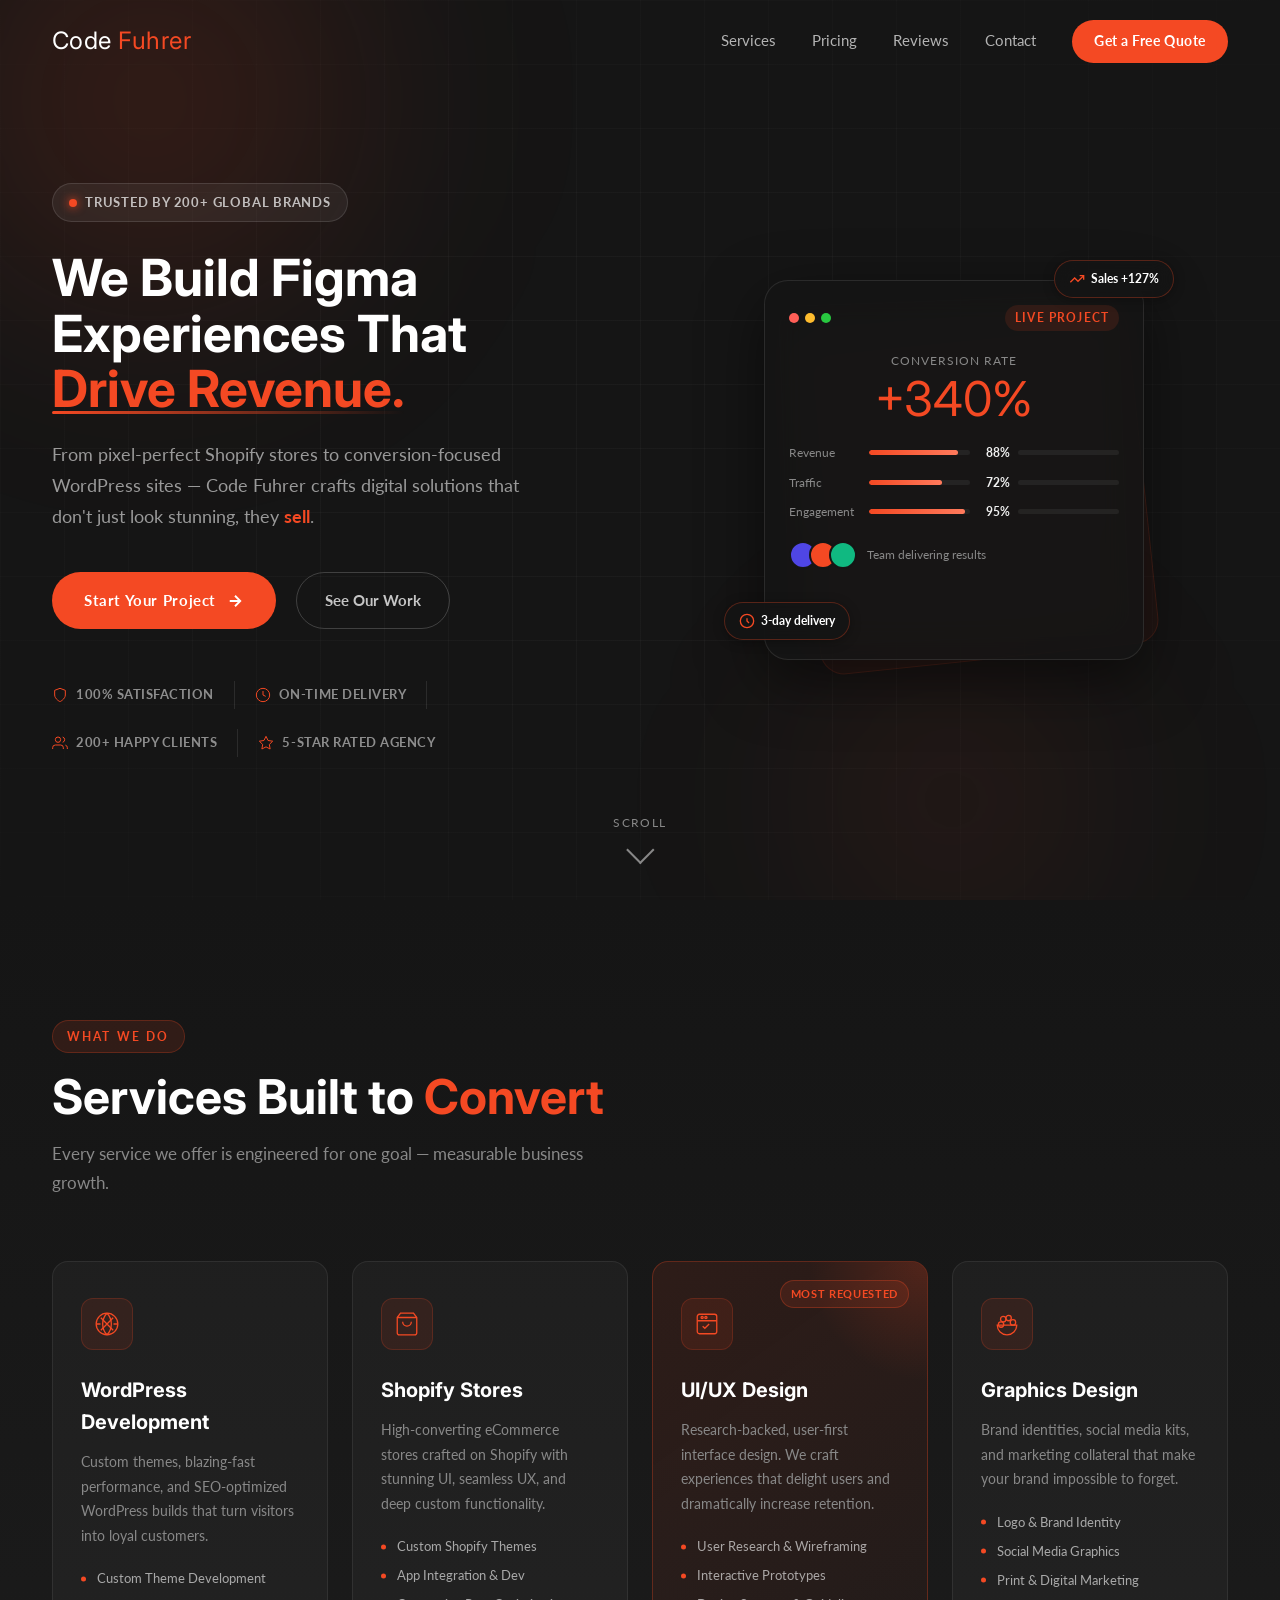
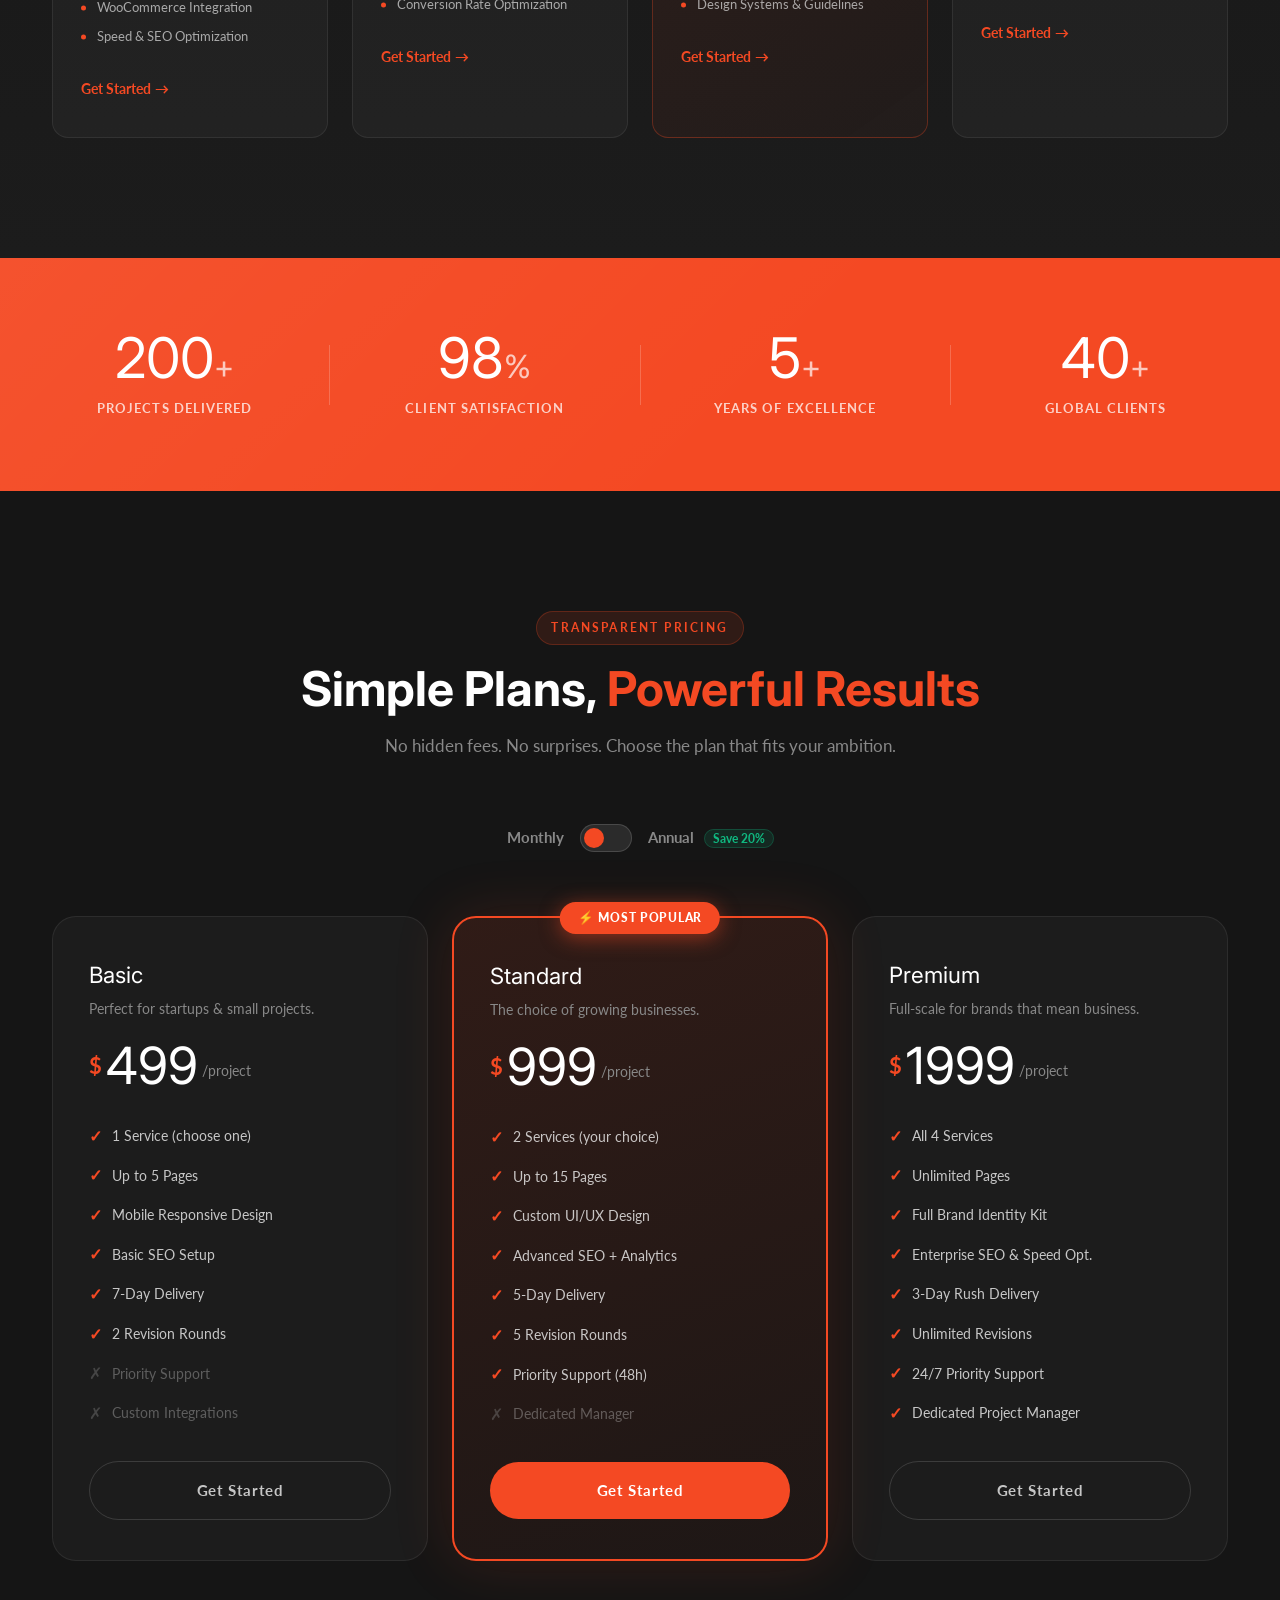
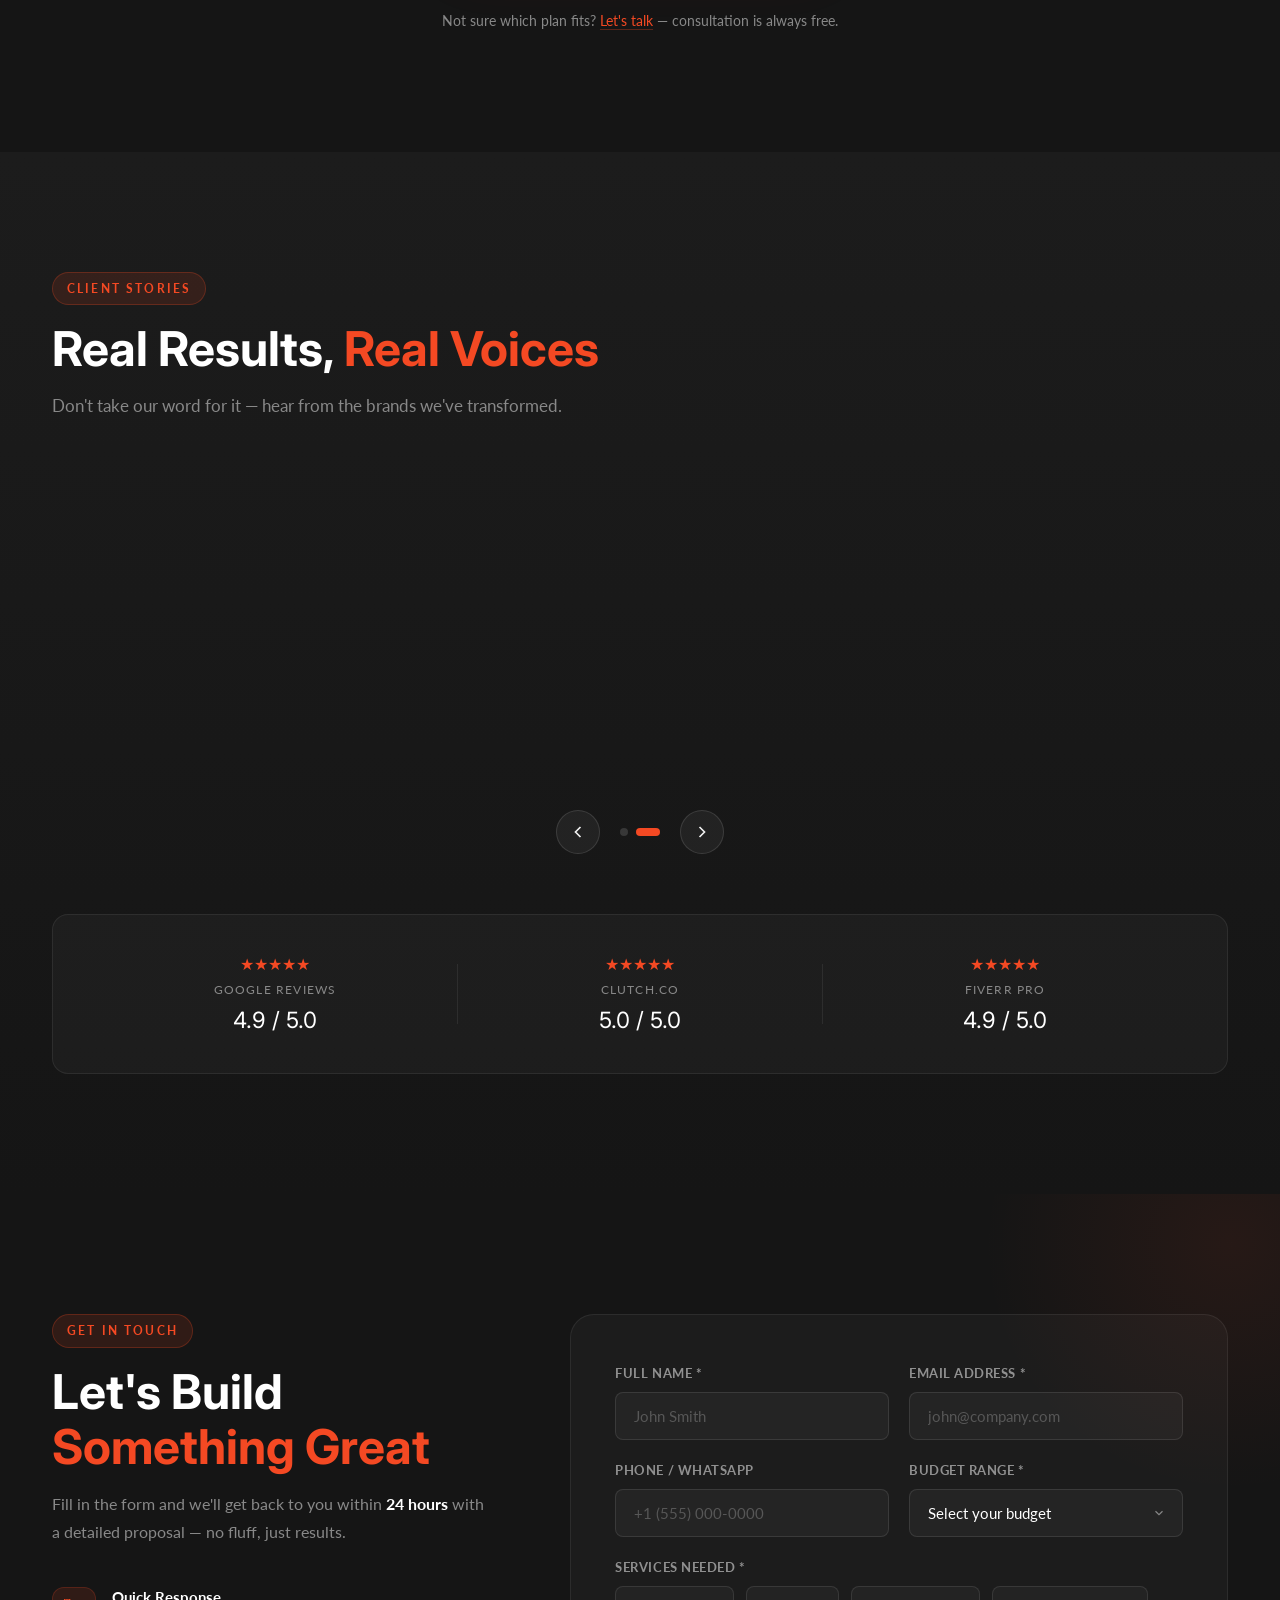
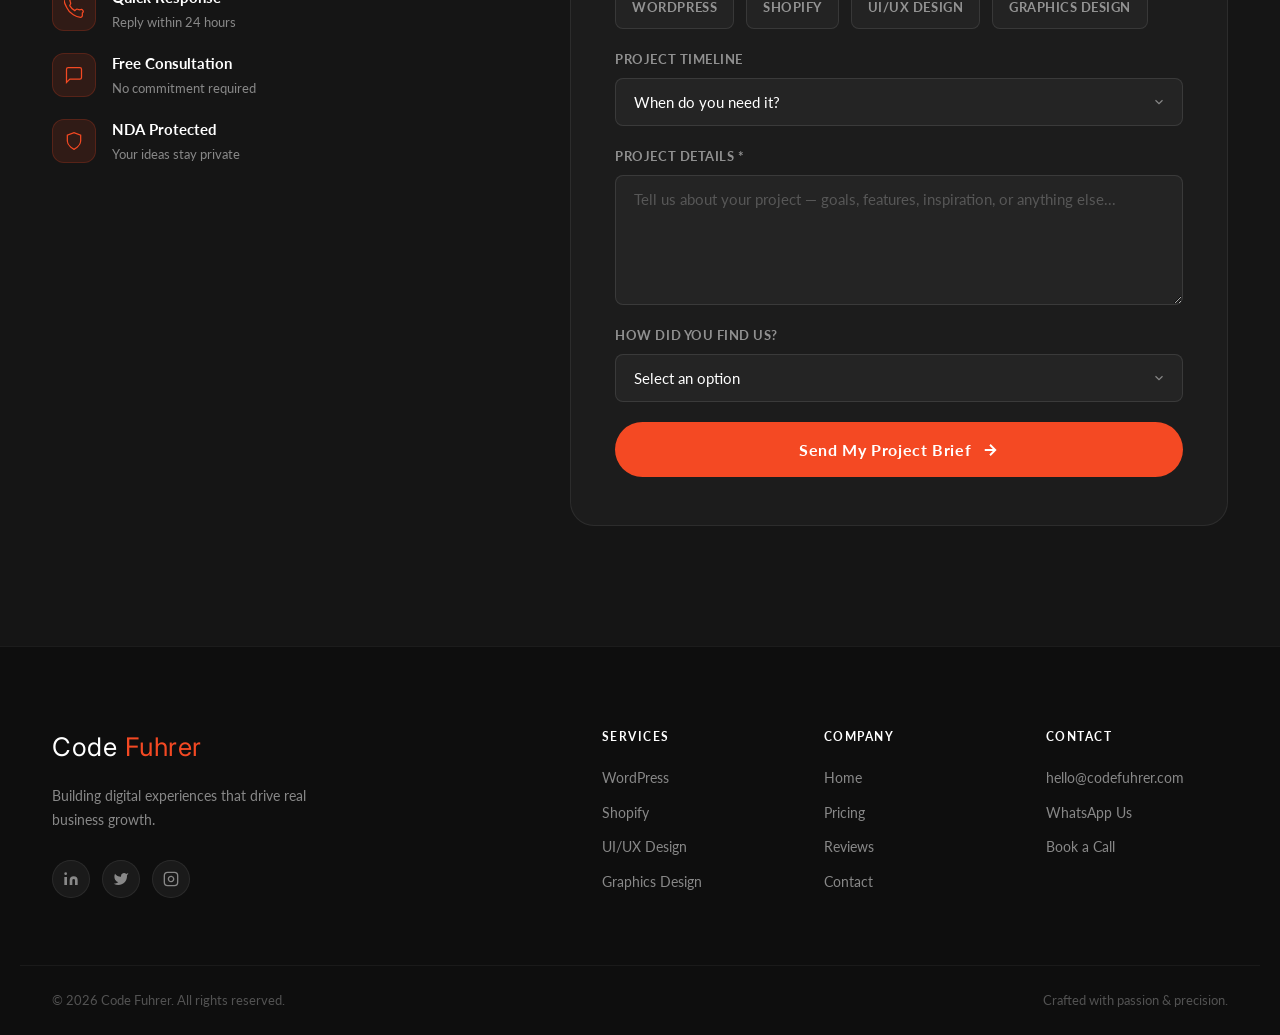
==== commit 0a4ff8ad: "Update hero section to Figma experiences" ====
--- a/index.html
+++ b/index.html
@@ -47,7 +47,7 @@
           Trusted by 200+ Global Brands
         </div>
         <h1 class="hero-headline">
-          We Build Digital<br />
+          We Build Figma<br />
           Experiences That<br />
           <span class="highlight-text">Drive Revenue.</span>
         </h1>
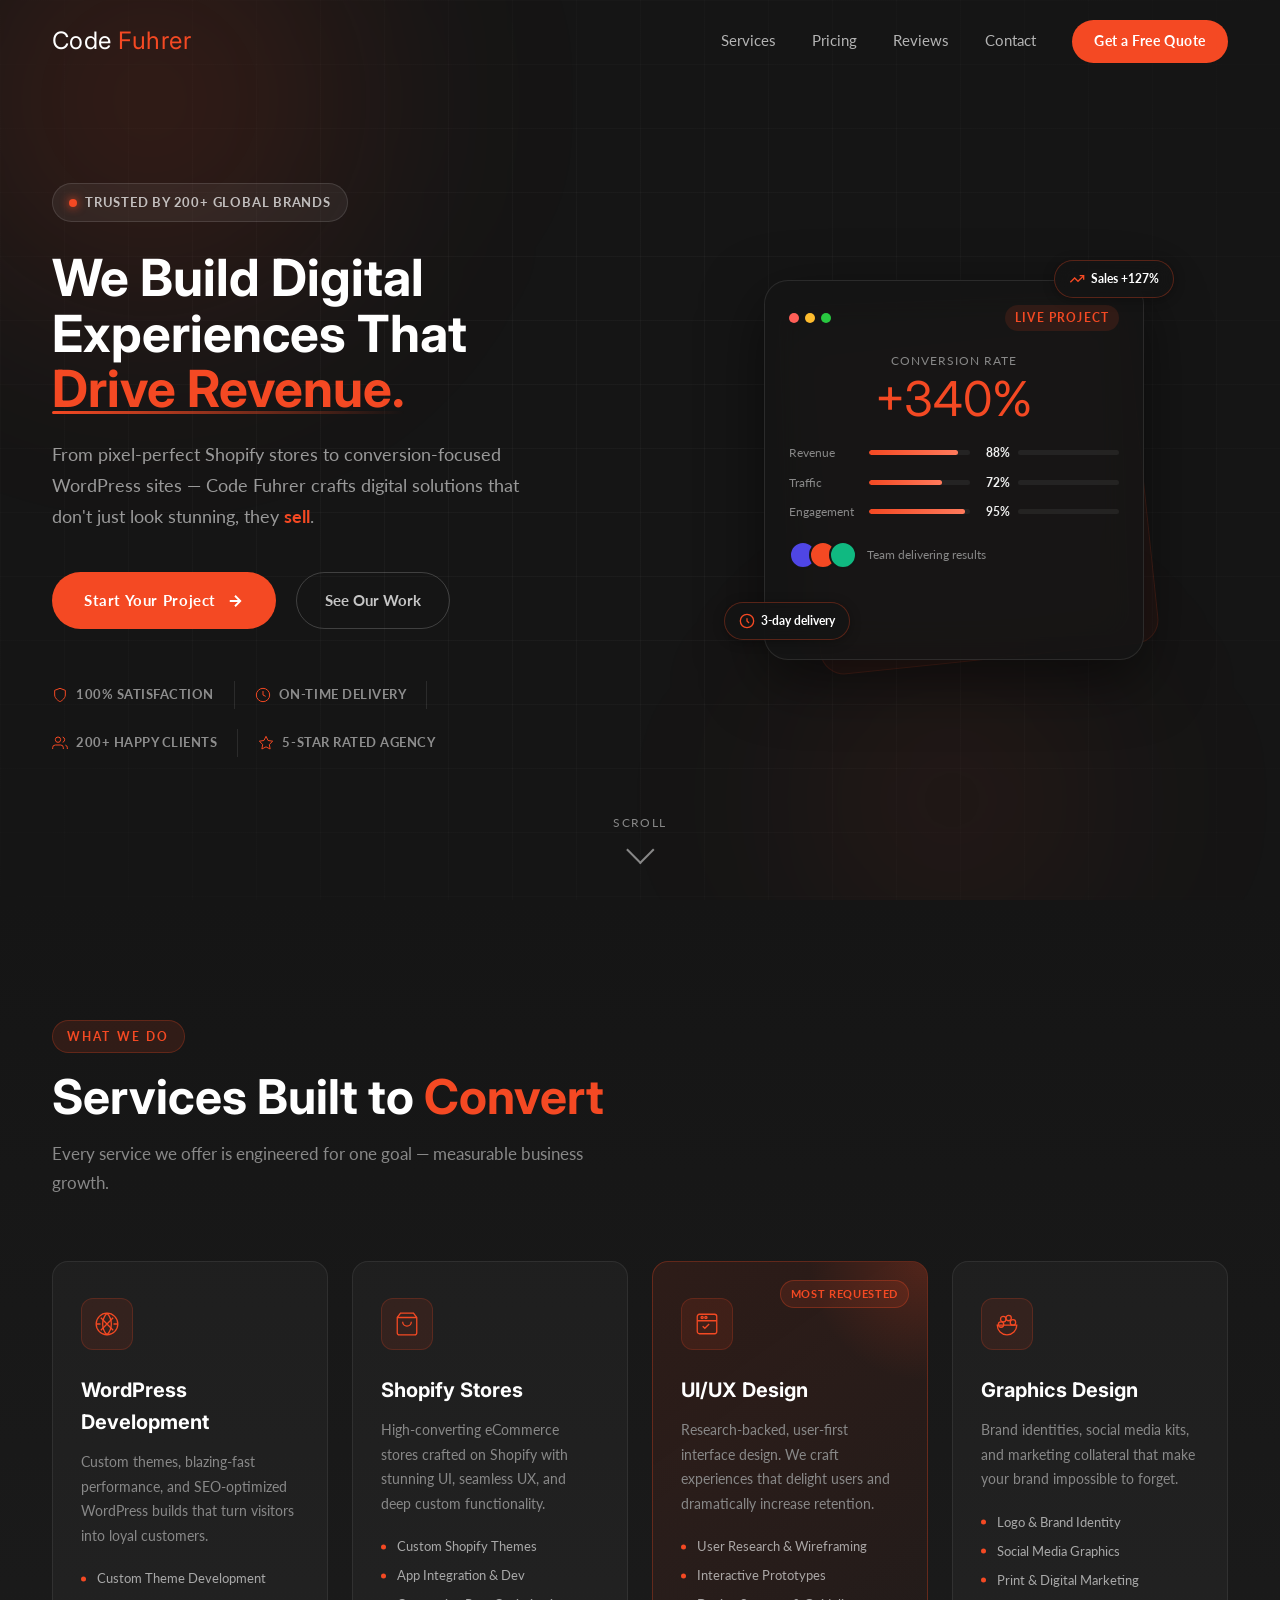
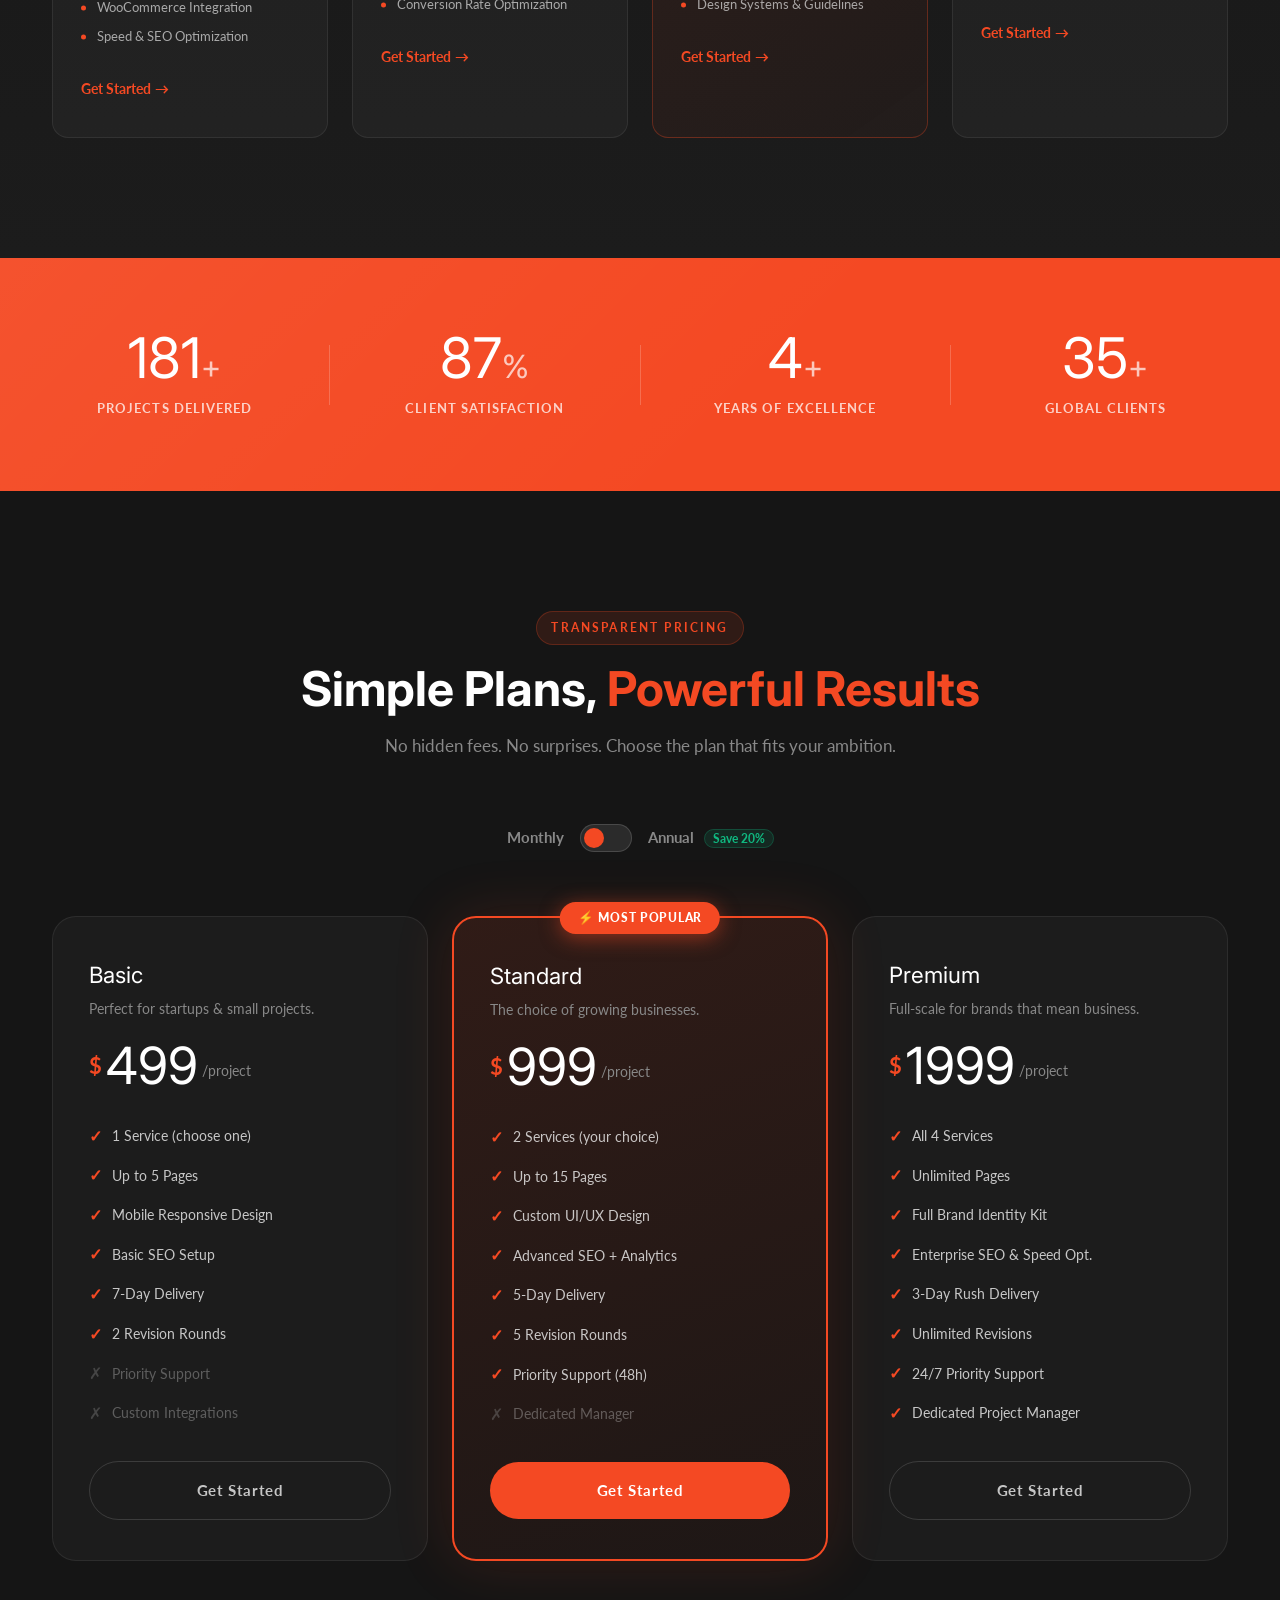
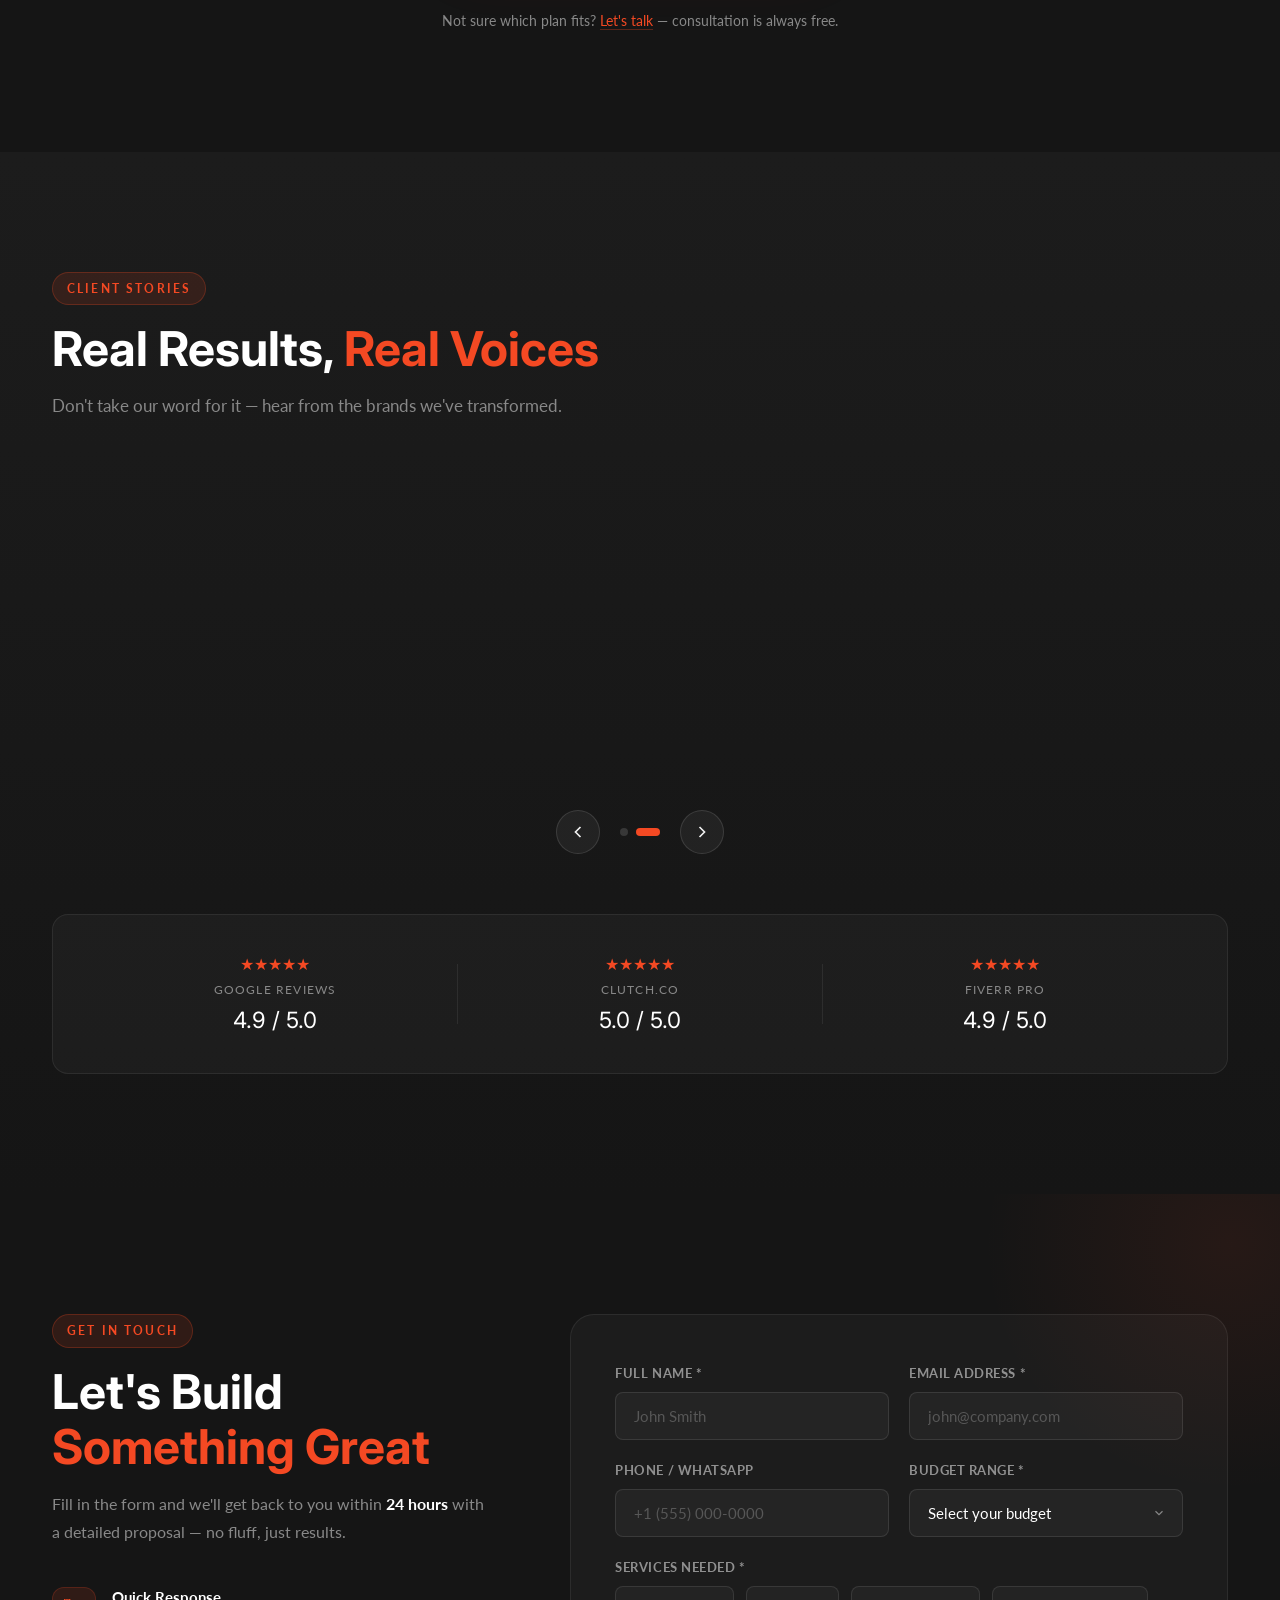
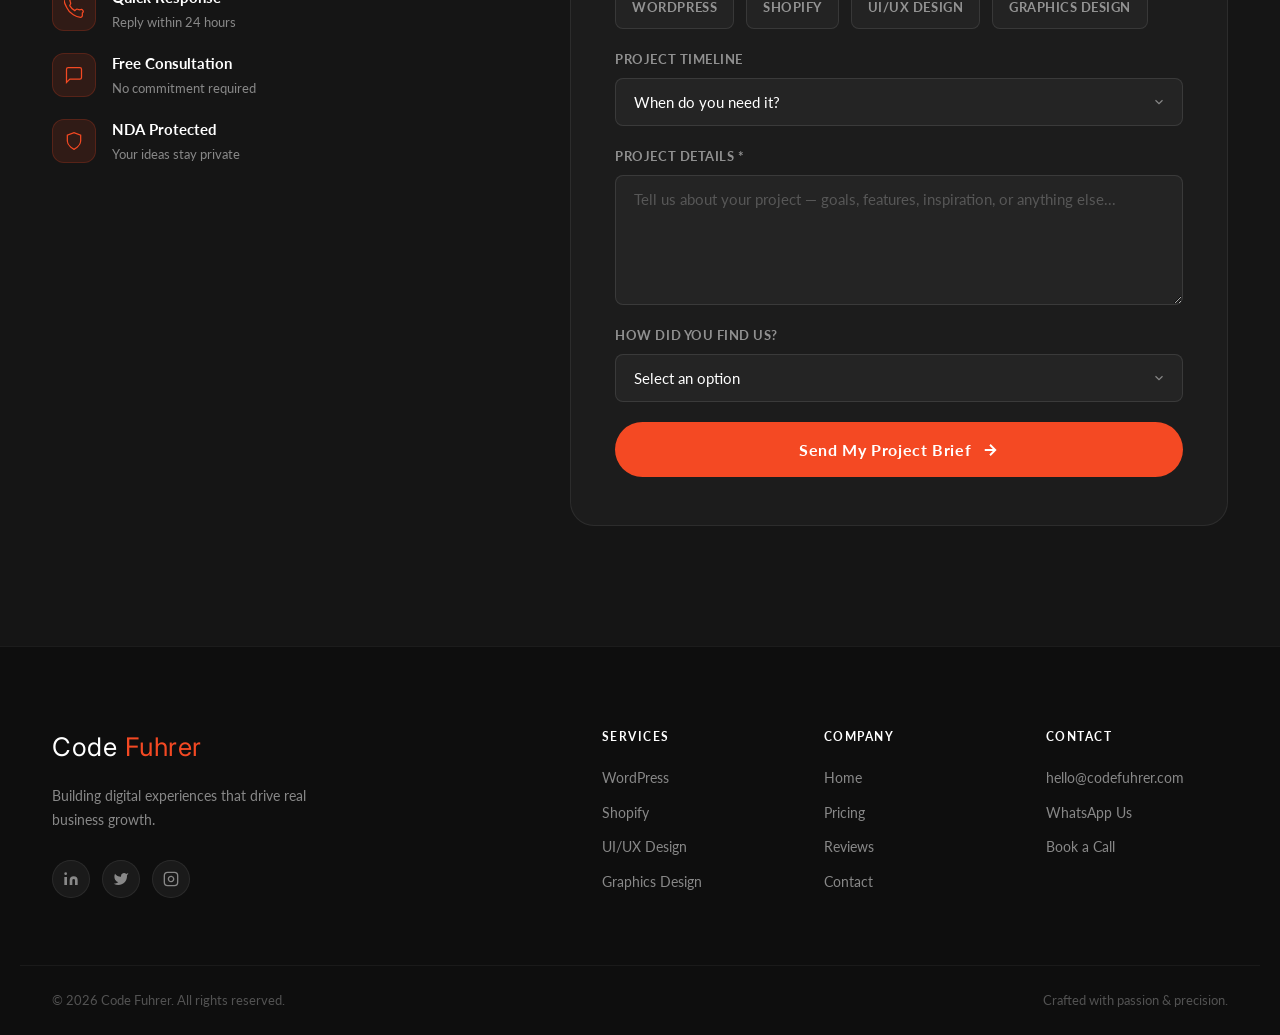
==== commit 5a0651bf: "Change Headline" ====
--- a/index.html
+++ b/index.html
@@ -47,7 +47,7 @@
           Trusted by 200+ Global Brands
         </div>
         <h1 class="hero-headline">
-          We Build Figma<br />
+          We Build Digital<br />
           Experiences That<br />
           <span class="highlight-text">Drive Revenue.</span>
         </h1>
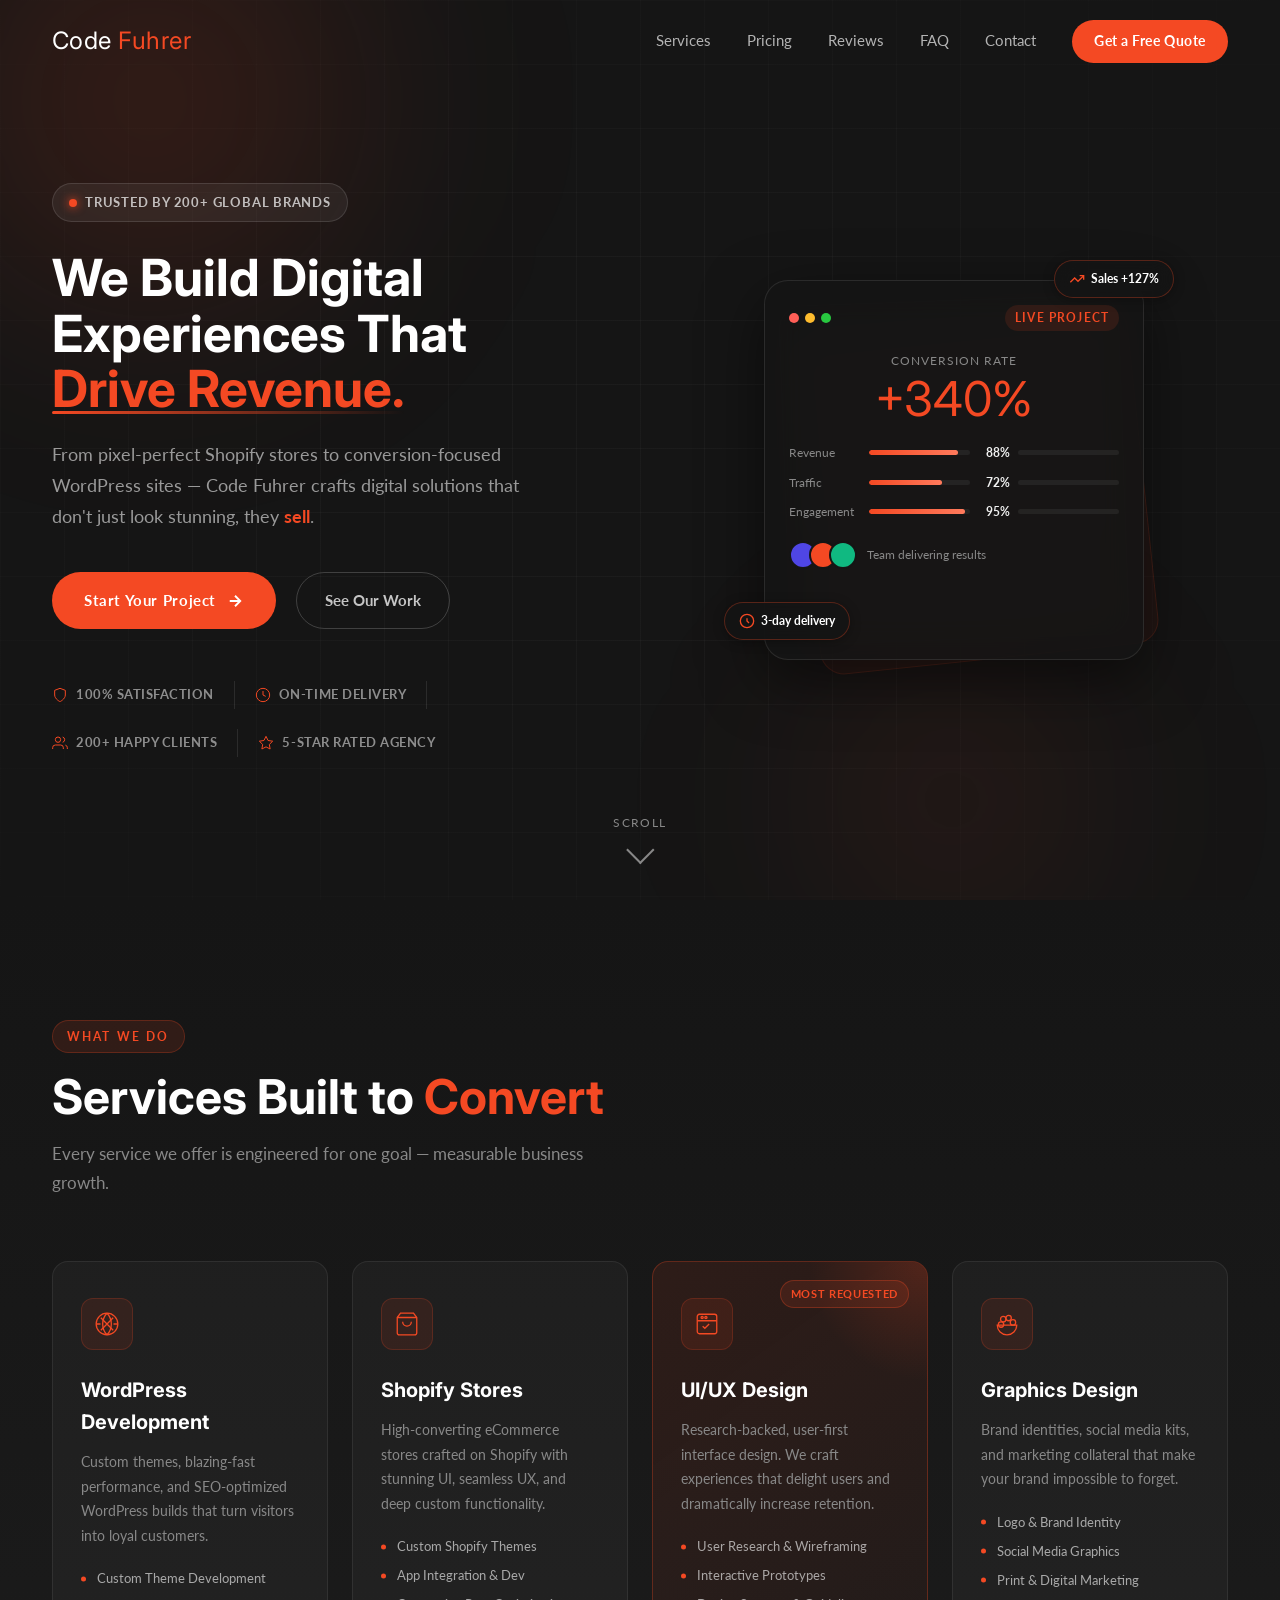
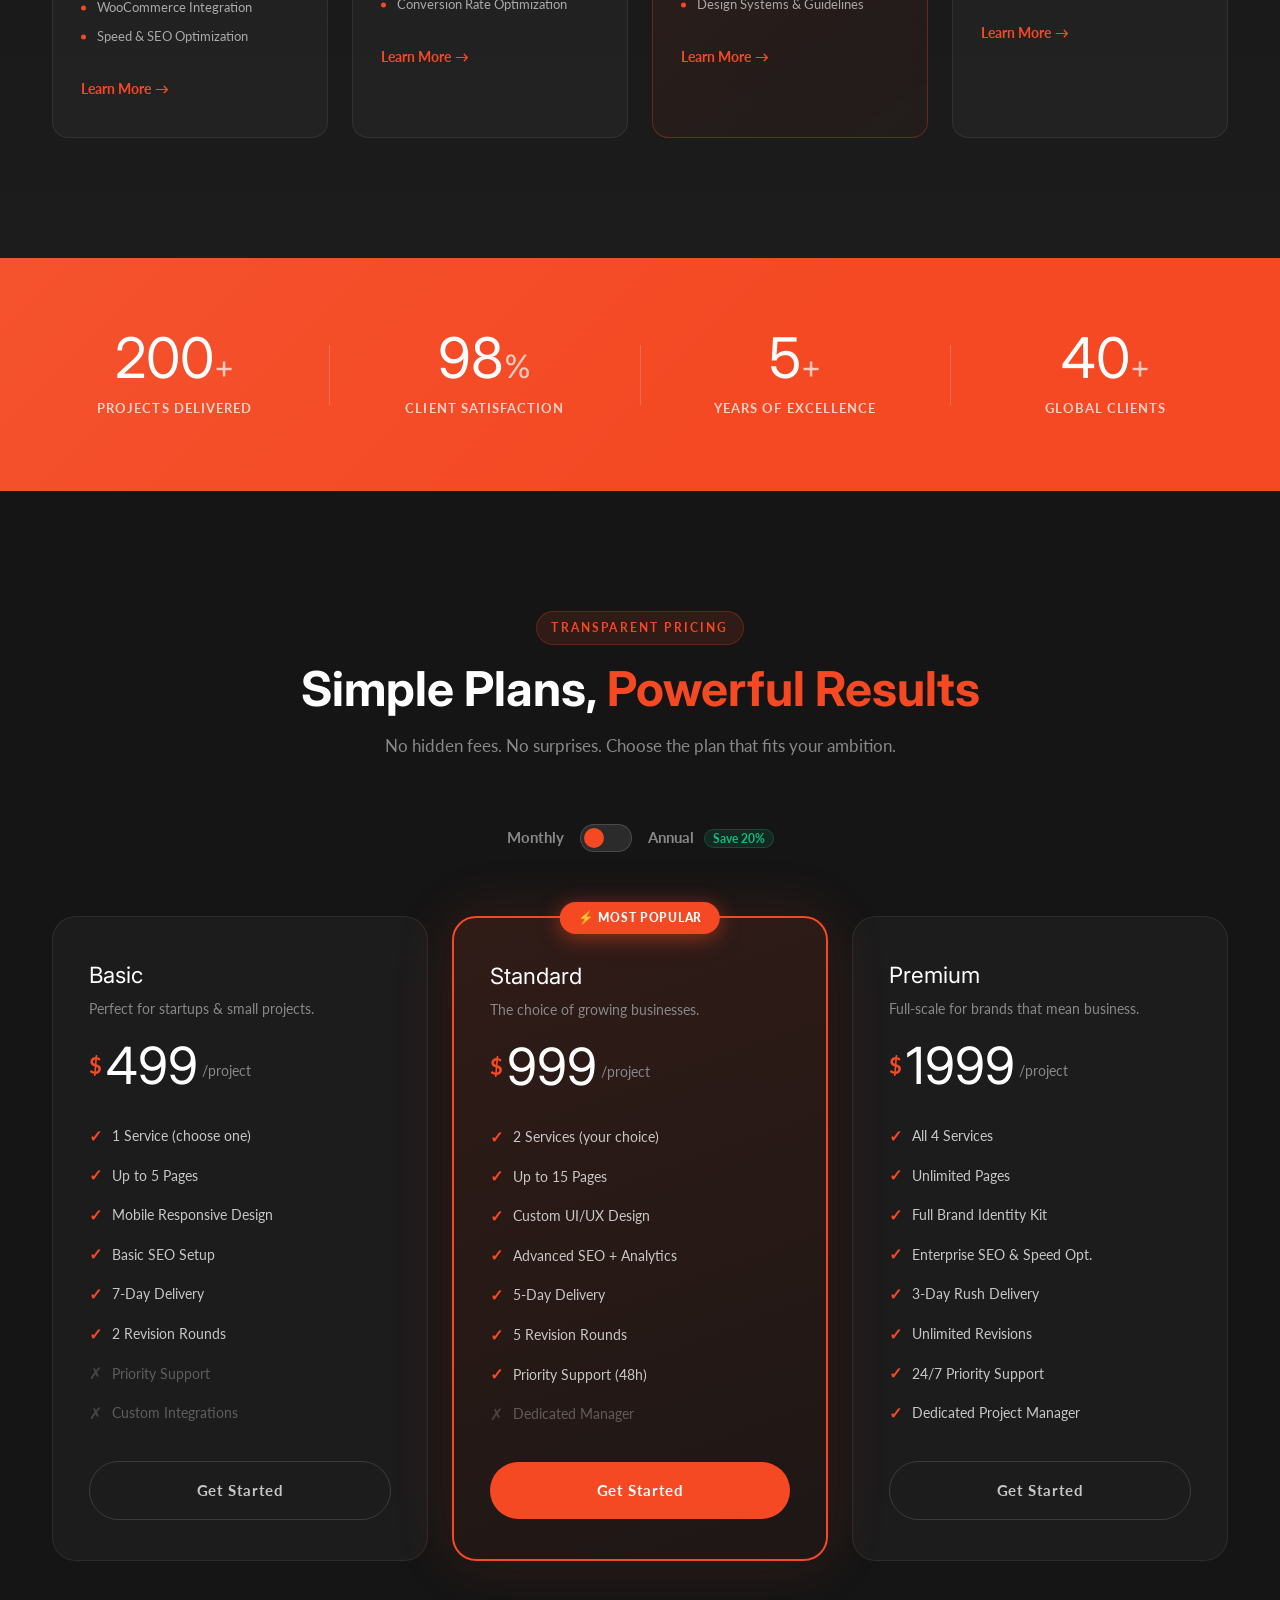
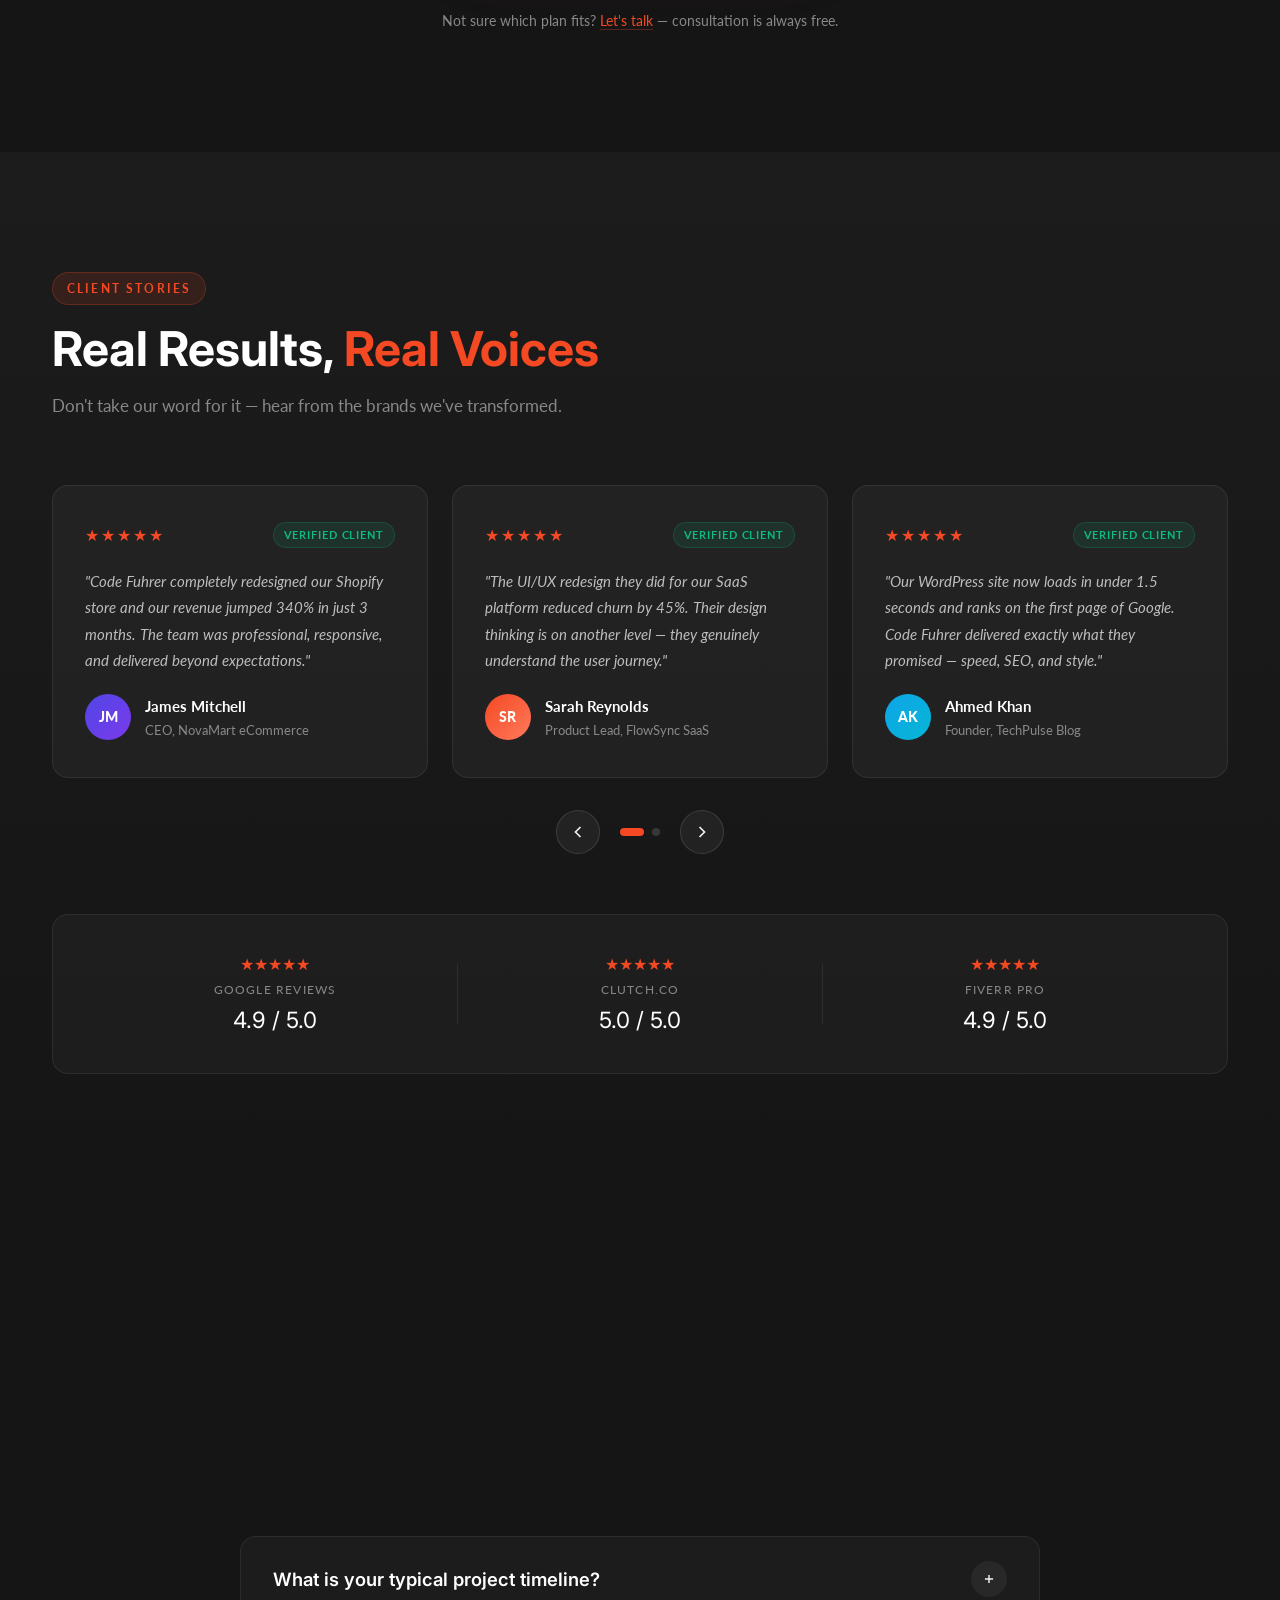
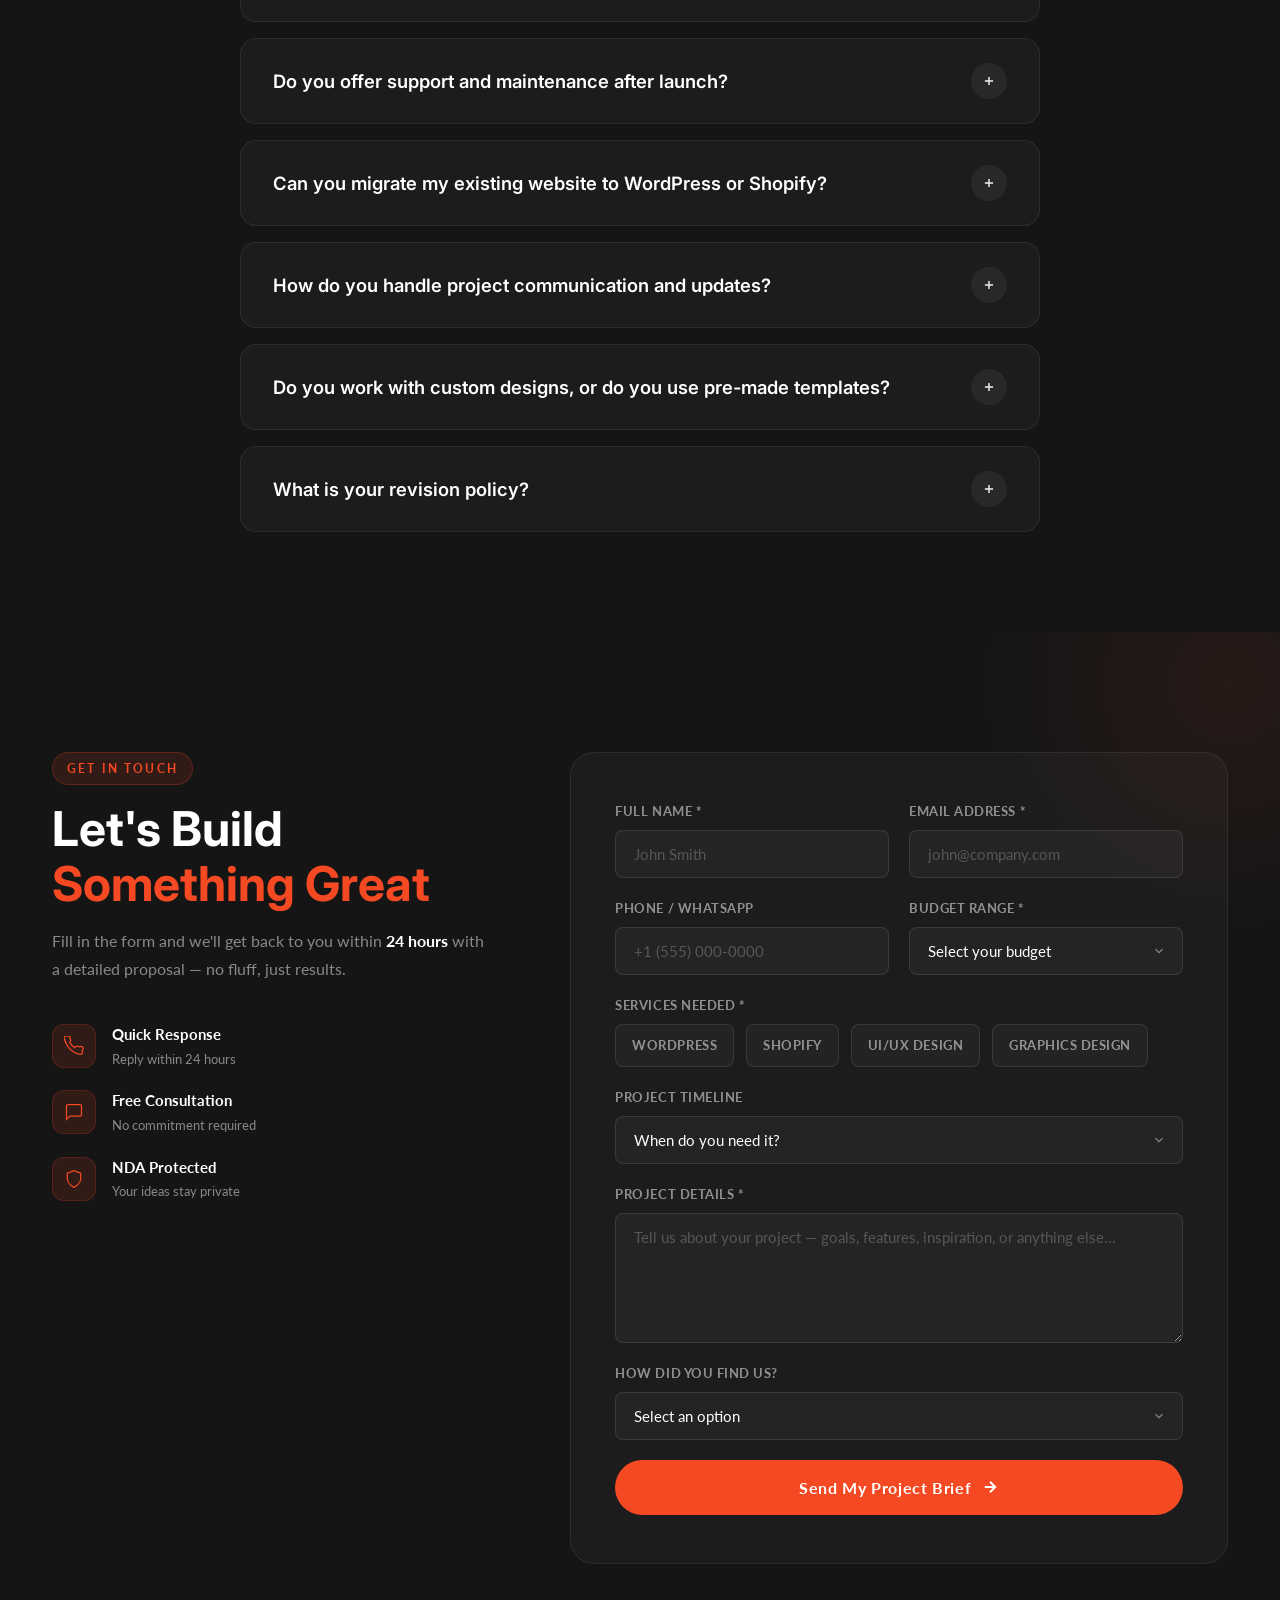
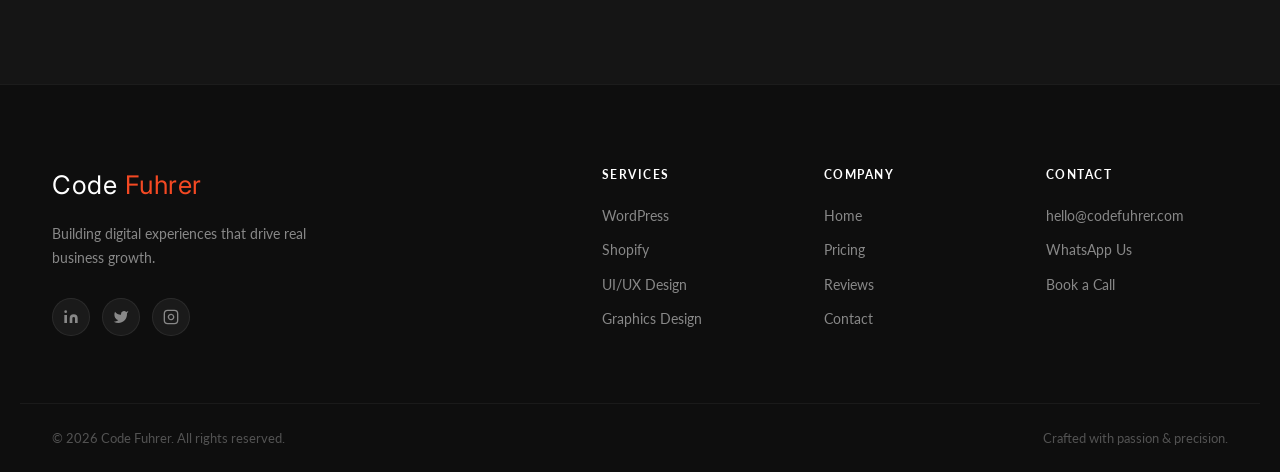
==== commit bfb2140d: "feat: add individual service pages and modern FAQ section on homepage" ====
--- a/index.html
+++ b/index.html
@@ -25,6 +25,7 @@
         <a href="#services" class="nav-link">Services</a>
         <a href="#pricing" class="nav-link">Pricing</a>
         <a href="#testimonials" class="nav-link">Reviews</a>
+        <a href="#faq" class="nav-link">FAQ</a>
         <a href="#contact" class="nav-link">Contact</a>
         <a href="#contact" class="btn-nav">Get a Free Quote</a>
       </nav>
@@ -186,7 +187,7 @@
             <li>WooCommerce Integration</li>
             <li>Speed & SEO Optimization</li>
           </ul>
-          <a href="#contact" class="sc-link">Get Started <span>→</span></a>
+          <a href="wordpress.html" class="sc-link">Learn More <span>→</span></a>
         </div>
 
         <div class="service-card" id="service-shopify">
@@ -206,7 +207,7 @@
             <li>App Integration & Dev</li>
             <li>Conversion Rate Optimization</li>
           </ul>
-          <a href="#contact" class="sc-link">Get Started <span>→</span></a>
+          <a href="shopify.html" class="sc-link">Learn More <span>→</span></a>
         </div>
 
         <div class="service-card service-card--featured" id="service-uiux">
@@ -229,7 +230,7 @@
             <li>Interactive Prototypes</li>
             <li>Design Systems & Guidelines</li>
           </ul>
-          <a href="#contact" class="sc-link">Get Started <span>→</span></a>
+          <a href="uiux.html" class="sc-link">Learn More <span>→</span></a>
         </div>
 
         <div class="service-card" id="service-graphics">
@@ -251,7 +252,7 @@
             <li>Social Media Graphics</li>
             <li>Print & Digital Marketing</li>
           </ul>
-          <a href="#contact" class="sc-link">Get Started <span>→</span></a>
+          <a href="graphics.html" class="sc-link">Learn More <span>→</span></a>
         </div>
 
       </div>
@@ -508,6 +509,121 @@
           <div class="rs-stars">★★★★★</div>
           <div class="rs-platform">Fiverr Pro</div>
           <div class="rs-score">4.9 / 5.0</div>
+        </div>
+      </div>
+    </div>
+  </section>
+
+  <!-- ═══════════════════ FAQ ═══════════════════ -->
+  <section class="faq" id="faq">
+    <div class="container">
+      <div class="section-center-header">
+        <div class="section-label">Frequently Asked Questions</div>
+        <h2 class="section-title">Got <span>Questions?</span> We Have Answers.</h2>
+        <p class="section-sub">Everything you need to know about our process, pricing, and project delivery.</p>
+      </div>
+
+      <div class="faq-accordion">
+        <div class="faq-item">
+          <button class="faq-trigger" aria-expanded="false">
+            <span class="faq-question">What is your typical project timeline?</span>
+            <span class="faq-icon-wrap">
+              <svg class="faq-icon" width="14" height="14" viewBox="0 0 24 24" fill="none" stroke="currentColor" stroke-width="2.5">
+                <line x1="12" y1="5" x2="12" y2="19"></line>
+                <line x1="5" y1="12" x2="19" y2="12"></line>
+              </svg>
+            </span>
+          </button>
+          <div class="faq-panel">
+            <div class="faq-content">
+              <p>For most standard projects (WordPress/Shopify development or UI/UX designs), it takes between 1 to 3 weeks. Complex, custom ecommerce platforms or full-scale brand identity kits can take up to 4 to 6 weeks. We also offer rush delivery (under 5 days) for premium plans.</p>
+            </div>
+          </div>
+        </div>
+
+        <div class="faq-item">
+          <button class="faq-trigger" aria-expanded="false">
+            <span class="faq-question">Do you offer support and maintenance after launch?</span>
+            <span class="faq-icon-wrap">
+              <svg class="faq-icon" width="14" height="14" viewBox="0 0 24 24" fill="none" stroke="currentColor" stroke-width="2.5">
+                <line x1="12" y1="5" x2="12" y2="19"></line>
+                <line x1="5" y1="12" x2="19" y2="12"></line>
+              </svg>
+            </span>
+          </button>
+          <div class="faq-panel">
+            <div class="faq-content">
+              <p>Yes, absolutely. We provide 30 days of free post-launch support for bugs, performance checks, and minor adjustments. We also offer monthly maintenance retainer packages to keep your sites updated, secure, and running fast.</p>
+            </div>
+          </div>
+        </div>
+
+        <div class="faq-item">
+          <button class="faq-trigger" aria-expanded="false">
+            <span class="faq-question">Can you migrate my existing website to WordPress or Shopify?</span>
+            <span class="faq-icon-wrap">
+              <svg class="faq-icon" width="14" height="14" viewBox="0 0 24 24" fill="none" stroke="currentColor" stroke-width="2.5">
+                <line x1="12" y1="5" x2="12" y2="19"></line>
+                <line x1="5" y1="12" x2="19" y2="12"></line>
+              </svg>
+            </span>
+          </button>
+          <div class="faq-panel">
+            <div class="faq-content">
+              <p>Yes, we specialize in safe, seamless migrations. We will migrate your products, content, customers, and order history from platforms like WooCommerce, Squarespace, or custom PHP sites over to Shopify or WordPress without losing your search engine rankings (SEO rankings) or downtime.</p>
+            </div>
+          </div>
+        </div>
+
+        <div class="faq-item">
+          <button class="faq-trigger" aria-expanded="false">
+            <span class="faq-question">How do you handle project communication and updates?</span>
+            <span class="faq-icon-wrap">
+              <svg class="faq-icon" width="14" height="14" viewBox="0 0 24 24" fill="none" stroke="currentColor" stroke-width="2.5">
+                <line x1="12" y1="5" x2="12" y2="19"></line>
+                <line x1="5" y1="12" x2="19" y2="12"></line>
+              </svg>
+            </span>
+          </button>
+          <div class="faq-panel">
+            <div class="faq-content">
+              <p>We believe in absolute transparency. We use Slack or WhatsApp for daily comms, Trello or Jira to track tasks, and Figma for design approvals. You will receive a weekly video update walkthrough showing you the progress we've made.</p>
+            </div>
+          </div>
+        </div>
+
+        <div class="faq-item">
+          <button class="faq-trigger" aria-expanded="false">
+            <span class="faq-question">Do you work with custom designs, or do you use pre-made templates?</span>
+            <span class="faq-icon-wrap">
+              <svg class="faq-icon" width="14" height="14" viewBox="0 0 24 24" fill="none" stroke="currentColor" stroke-width="2.5">
+                <line x1="12" y1="5" x2="12" y2="19"></line>
+                <line x1="5" y1="12" x2="19" y2="12"></line>
+              </svg>
+            </span>
+          </button>
+          <div class="faq-panel">
+            <div class="faq-content">
+              <p>Everything we build is designed completely custom from scratch in Figma based on your brand positioning and conversion goals. We do not use generic pre-made themes or templates because we believe custom design is key to maximizing conversion rates and search rankings.</p>
+            </div>
+          </div>
+        </div>
+
+        <div class="faq-item">
+          <button class="faq-trigger" aria-expanded="false">
+            <span class="faq-question">What is your revision policy?</span>
+            <span class="faq-icon-wrap">
+              <svg class="faq-icon" width="14" height="14" viewBox="0 0 24 24" fill="none" stroke="currentColor" stroke-width="2.5">
+                <line x1="12" y1="5" x2="12" y2="19"></line>
+                <line x1="5" y1="12" x2="19" y2="12"></line>
+              </svg>
+            </span>
+          </button>
+          <div class="faq-panel">
+            <div class="faq-content">
+              <p>We want you to absolutely love the final product. Our Basic plan includes 2 full rounds of design/development revisions, Standard includes 5, and our Premium plan includes unlimited revisions until you are 100% satisfied.</p>
+            </div>
+          </div>
         </div>
       </div>
     </div>
--- a/style.css
+++ b/style.css
@@ -2045,4 +2045,424 @@
     width: 100%;
     height: 1px;
   }
+}
+
+/* ═══════════════════ FAQ SECTION ═══════════════════ */
+.faq {
+  padding: 100px 0;
+  position: relative;
+  background-color: var(--secondary);
+}
+
+.faq-accordion {
+  max-width: 800px;
+  margin: 0 auto;
+  display: flex;
+  flex-direction: column;
+  gap: 16px;
+}
+
+.faq-item {
+  background: var(--card-bg);
+  border: 1px solid var(--border);
+  border-radius: var(--radius-md);
+  overflow: hidden;
+  transition: all var(--transition);
+}
+
+.faq-item:hover {
+  background: rgba(255, 255, 255, 0.05);
+  border-color: rgba(244, 73, 35, 0.2);
+  box-shadow: 0 8px 30px rgba(0, 0, 0, 0.2);
+}
+
+.faq-item.active {
+  background: rgba(255, 255, 255, 0.05);
+  border-color: rgba(244, 73, 35, 0.35);
+  box-shadow: 0 10px 40px rgba(244, 73, 35, 0.05);
+}
+
+.faq-trigger {
+  width: 100%;
+  background: none;
+  border: none;
+  display: flex;
+  justify-content: space-between;
+  align-items: center;
+  padding: 24px 32px;
+  text-align: left;
+  cursor: pointer;
+  outline: none;
+}
+
+.faq-question {
+  font-family: var(--ff-head);
+  font-size: 1.15rem;
+  font-weight: 600;
+  color: var(--white);
+  transition: color var(--transition);
+  padding-right: 20px;
+}
+
+.faq-item:hover .faq-question {
+  color: var(--white);
+}
+
+.faq-item.active .faq-question {
+  color: var(--primary);
+}
+
+.faq-icon-wrap {
+  width: 36px;
+  height: 36px;
+  border-radius: 50%;
+  background: rgba(255, 255, 255, 0.05);
+  display: flex;
+  align-items: center;
+  justify-content: center;
+  color: var(--white);
+  flex-shrink: 0;
+  transition: transform 0.4s cubic-bezier(0.4, 0, 0.2, 1), background-color var(--transition), color var(--transition);
+}
+
+.faq-icon {
+  transition: transform 0.4s ease;
+  stroke: var(--accent);
+}
+
+.faq-item:hover .faq-icon-wrap {
+  background: var(--primary-lt);
+  color: var(--primary);
+}
+
+.faq-item:hover .faq-icon {
+  stroke: var(--primary);
+}
+
+.faq-item.active .faq-icon-wrap {
+  background: var(--primary);
+  color: var(--white);
+  transform: rotate(45deg);
+}
+
+.faq-item.active .faq-icon {
+  stroke: var(--white);
+}
+
+.faq-panel {
+  max-height: 0;
+  overflow: hidden;
+  opacity: 0;
+  transition: max-height 0.4s cubic-bezier(0.4, 0, 0.2, 1), opacity 0.3s ease;
+}
+
+.faq-content {
+  padding: 0 32px 28px;
+  color: var(--muted);
+  font-size: 1rem;
+  line-height: 1.7;
+}
+
+.faq-content p {
+  margin: 0;
+}
+
+
+/* ═══════════════════ SERVICE PAGE SPECIFICS ═══════════════════ */
+.service-hero {
+  position: relative;
+  padding: 160px 0 80px;
+  overflow: hidden;
+  background: var(--secondary);
+}
+
+.btn-back {
+  display: inline-flex;
+  align-items: center;
+  gap: 8px;
+  color: var(--muted);
+  text-decoration: none;
+  font-weight: 500;
+  font-size: 0.95rem;
+  margin-bottom: 32px;
+  transition: color var(--transition);
+}
+
+.btn-back:hover {
+  color: var(--primary);
+}
+
+.btn-back svg {
+  transition: transform var(--transition);
+}
+
+.btn-back:hover svg {
+  transform: translateX(-4px);
+}
+
+.service-hero-grid {
+  display: grid;
+  grid-template-columns: 1.2fr 0.8fr;
+  gap: 64px;
+  align-items: center;
+}
+
+.service-hero-content {
+  position: relative;
+  z-index: 1;
+}
+
+.service-hero-visual {
+  position: relative;
+}
+
+.service-visual-box {
+  background: var(--card-bg);
+  border: 1px solid var(--border);
+  border-radius: var(--radius-lg);
+  aspect-ratio: 4/3;
+  display: flex;
+  align-items: center;
+  justify-content: center;
+  overflow: hidden;
+  position: relative;
+  box-shadow: var(--shadow-lg);
+}
+
+.service-visual-box::after {
+  content: '';
+  position: absolute;
+  inset: 0;
+  background: radial-gradient(circle at 50% 50%, rgba(244, 73, 35, 0.08) 0%, transparent 60%);
+}
+
+.service-visual-icon {
+  width: 96px;
+  height: 96px;
+  color: var(--primary);
+  opacity: 0.8;
+  filter: drop-shadow(0 0 20px rgba(244, 73, 35, 0.3));
+}
+
+.service-details-section {
+  padding: 80px 0;
+  border-top: 1px solid var(--border);
+}
+
+.service-details-grid {
+  display: grid;
+  grid-template-columns: 1fr 2fr;
+  gap: 80px;
+}
+
+.service-sidebar {
+  position: sticky;
+  top: 100px;
+  height: fit-content;
+}
+
+.service-card-meta {
+  background: var(--card-bg);
+  border: 1px solid var(--border);
+  border-radius: var(--radius-md);
+  padding: 32px;
+  display: flex;
+  flex-direction: column;
+  gap: 24px;
+}
+
+.meta-item-title {
+  font-size: 0.75rem;
+  font-weight: 700;
+  letter-spacing: 0.1em;
+  text-transform: uppercase;
+  color: var(--primary);
+  margin-bottom: 8px;
+}
+
+.meta-item-value {
+  font-family: var(--ff-head);
+  font-size: 1.15rem;
+  font-weight: 600;
+  color: var(--white);
+}
+
+.service-main-content {
+  display: flex;
+  flex-direction: column;
+  gap: 60px;
+}
+
+.service-features-block h3,
+.service-process-block h3 {
+  font-family: var(--ff-head);
+  font-size: 1.75rem;
+  color: var(--white);
+  margin-bottom: 24px;
+}
+
+.service-features-detailed {
+  display: grid;
+  grid-template-columns: repeat(2, 1fr);
+  gap: 24px;
+}
+
+.sf-card {
+  background: var(--card-bg);
+  border: 1px solid var(--border);
+  border-radius: var(--radius-md);
+  padding: 28px;
+  transition: all var(--transition);
+}
+
+.sf-card:hover {
+  border-color: rgba(244, 73, 35, 0.2);
+  transform: translateY(-4px);
+}
+
+.sf-card-icon {
+  width: 28px;
+  height: 28px;
+  color: var(--primary);
+  margin-bottom: 16px;
+}
+
+.sf-card h4 {
+  font-family: var(--ff-head);
+  font-size: 1.2rem;
+  color: var(--white);
+  margin-bottom: 12px;
+}
+
+.sf-card p {
+  color: var(--muted);
+  font-size: 0.95rem;
+  line-height: 1.6;
+}
+
+/* Timeline Process */
+.process-timeline {
+  display: flex;
+  flex-direction: column;
+  gap: 20px;
+  margin-top: 32px;
+}
+
+.process-step {
+  display: grid;
+  grid-template-columns: 60px 1fr;
+  gap: 24px;
+  position: relative;
+}
+
+.process-step:not(:last-child)::after {
+  content: '';
+  position: absolute;
+  left: 30px;
+  top: 60px;
+  bottom: -20px;
+  width: 1px;
+  background: var(--border);
+}
+
+.step-number {
+  width: 60px;
+  height: 60px;
+  border-radius: 50%;
+  background: var(--primary-lt);
+  border: 1px solid rgba(244, 73, 35, 0.25);
+  color: var(--primary);
+  display: flex;
+  align-items: center;
+  justify-content: center;
+  font-family: var(--ff-head);
+  font-size: 1.25rem;
+  font-weight: 700;
+  z-index: 1;
+}
+
+.step-body {
+  background: var(--card-bg);
+  border: 1px solid var(--border);
+  border-radius: var(--radius-md);
+  padding: 24px 32px;
+}
+
+.step-body h4 {
+  font-family: var(--ff-head);
+  font-size: 1.2rem;
+  color: var(--white);
+  margin-bottom: 8px;
+}
+
+.step-body p {
+  color: var(--muted);
+  font-size: 0.95rem;
+  line-height: 1.6;
+  margin: 0;
+}
+
+/* Call to action */
+.service-cta-banner {
+  background: linear-gradient(135deg, rgba(244, 73, 35, 0.05) 0%, rgba(21, 21, 21, 0) 100%);
+  border: 1px solid rgba(244, 73, 35, 0.15);
+  border-radius: var(--radius-lg);
+  padding: 48px;
+  text-align: center;
+  display: flex;
+  flex-direction: column;
+  align-items: center;
+  gap: 20px;
+  margin-top: 40px;
+}
+
+.service-cta-banner h3 {
+  font-family: var(--ff-head);
+  font-size: 2rem;
+  color: var(--white);
+  margin: 0;
+}
+
+.service-cta-banner p {
+  color: var(--muted);
+  font-size: 1.05rem;
+  max-width: 500px;
+  margin: 0 0 10px;
+}
+
+
+/* Media Queries for elements */
+@media (max-width: 1024px) {
+  .service-details-grid {
+    grid-template-columns: 1fr;
+    gap: 48px;
+  }
+  .service-sidebar {
+    position: static;
+  }
+}
+
+@media (max-width: 768px) {
+  .faq {
+    padding: 60px 0;
+  }
+  .faq-trigger {
+    padding: 20px 24px;
+  }
+  .faq-question {
+    font-size: 1.05rem;
+  }
+  .faq-content {
+    padding: 0 24px 20px;
+  }
+  .service-hero-grid {
+    grid-template-columns: 1fr;
+    gap: 40px;
+  }
+  .service-features-detailed {
+    grid-template-columns: 1fr;
+  }
+  .service-cta-banner {
+    padding: 32px 24px;
+  }
 }
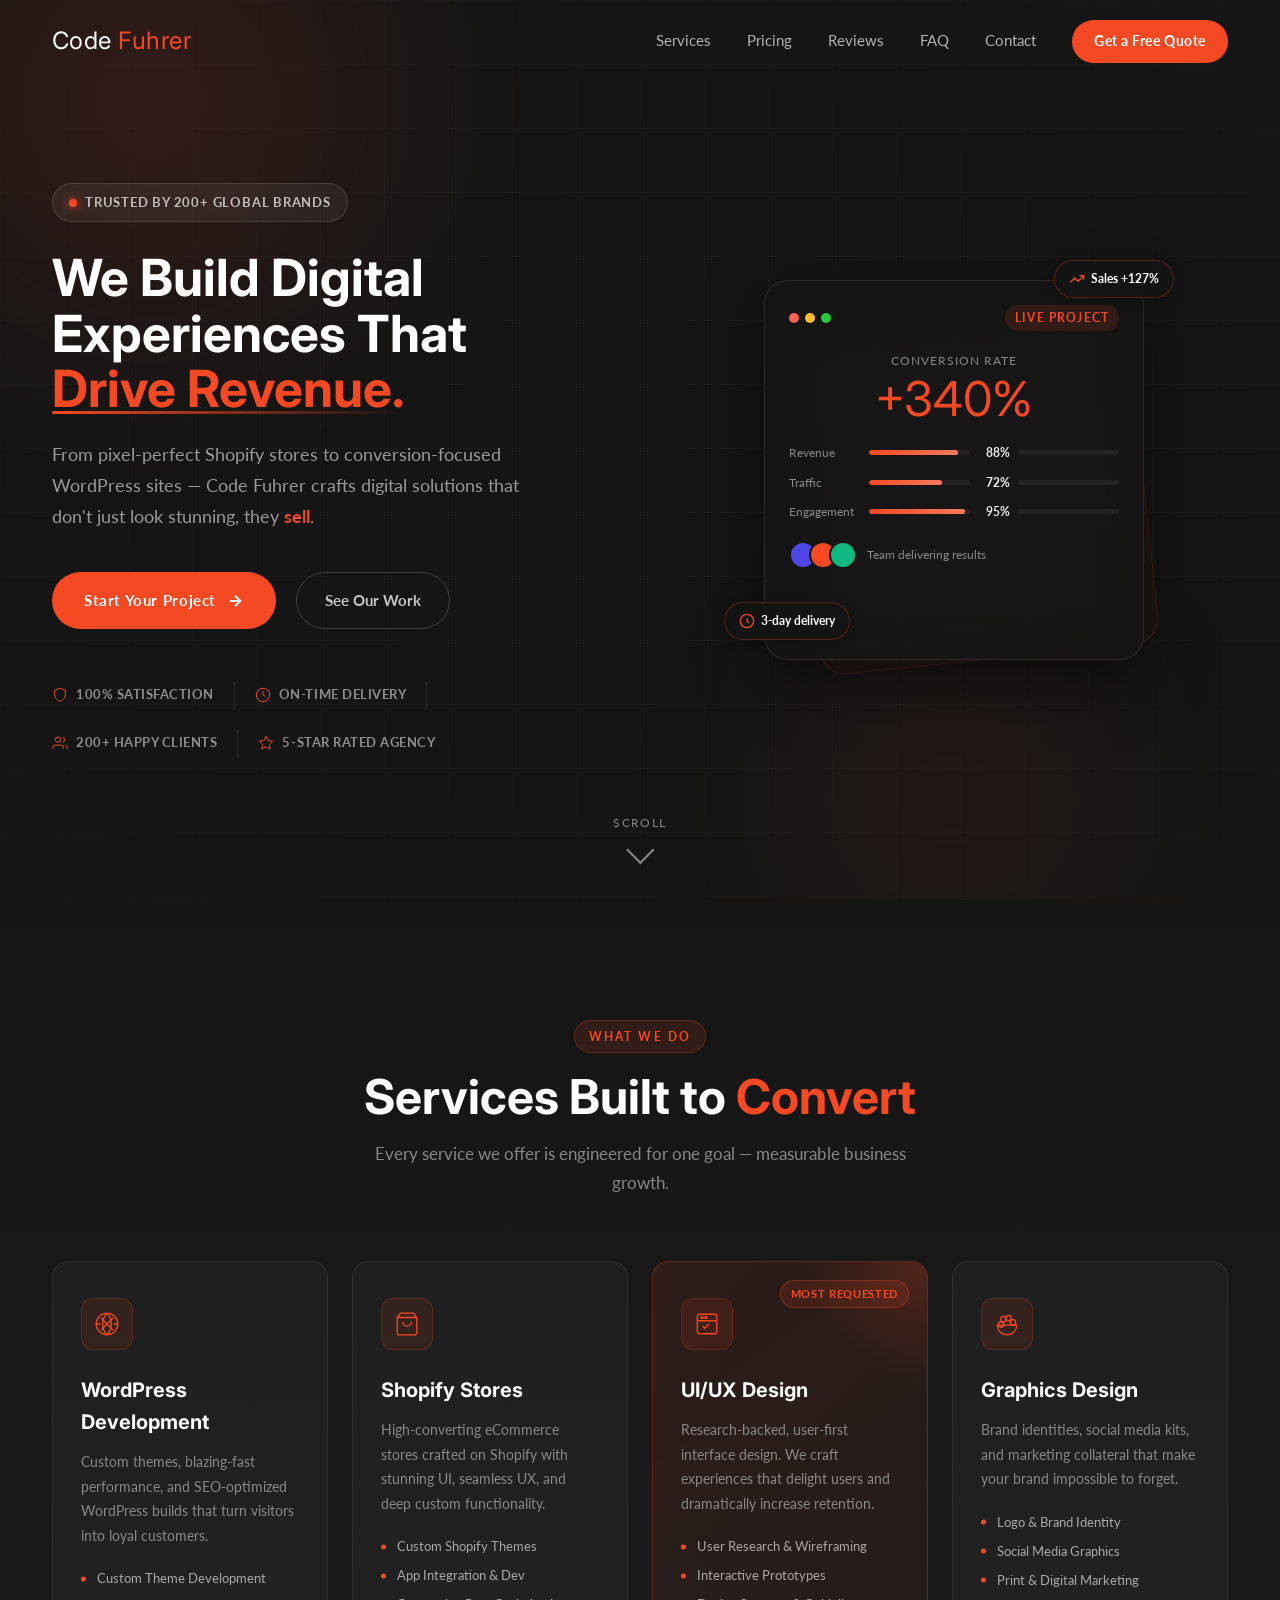
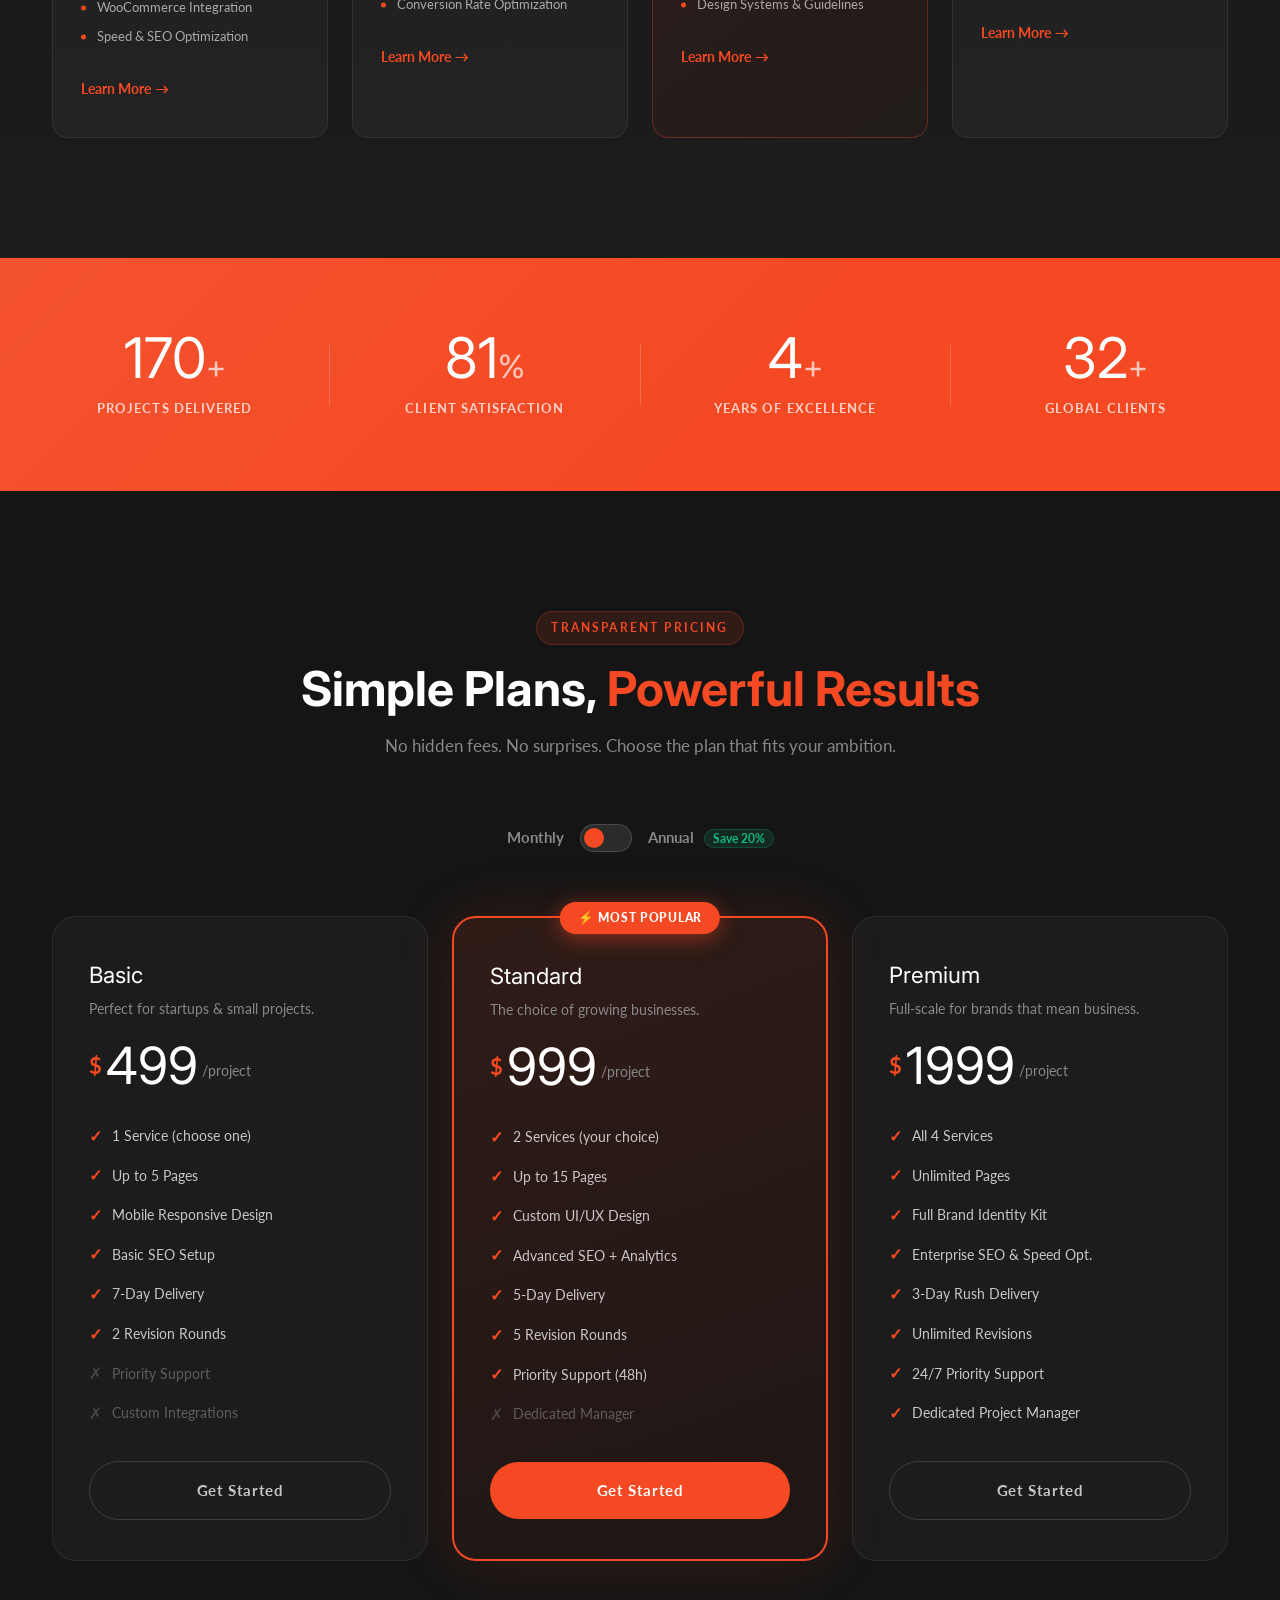
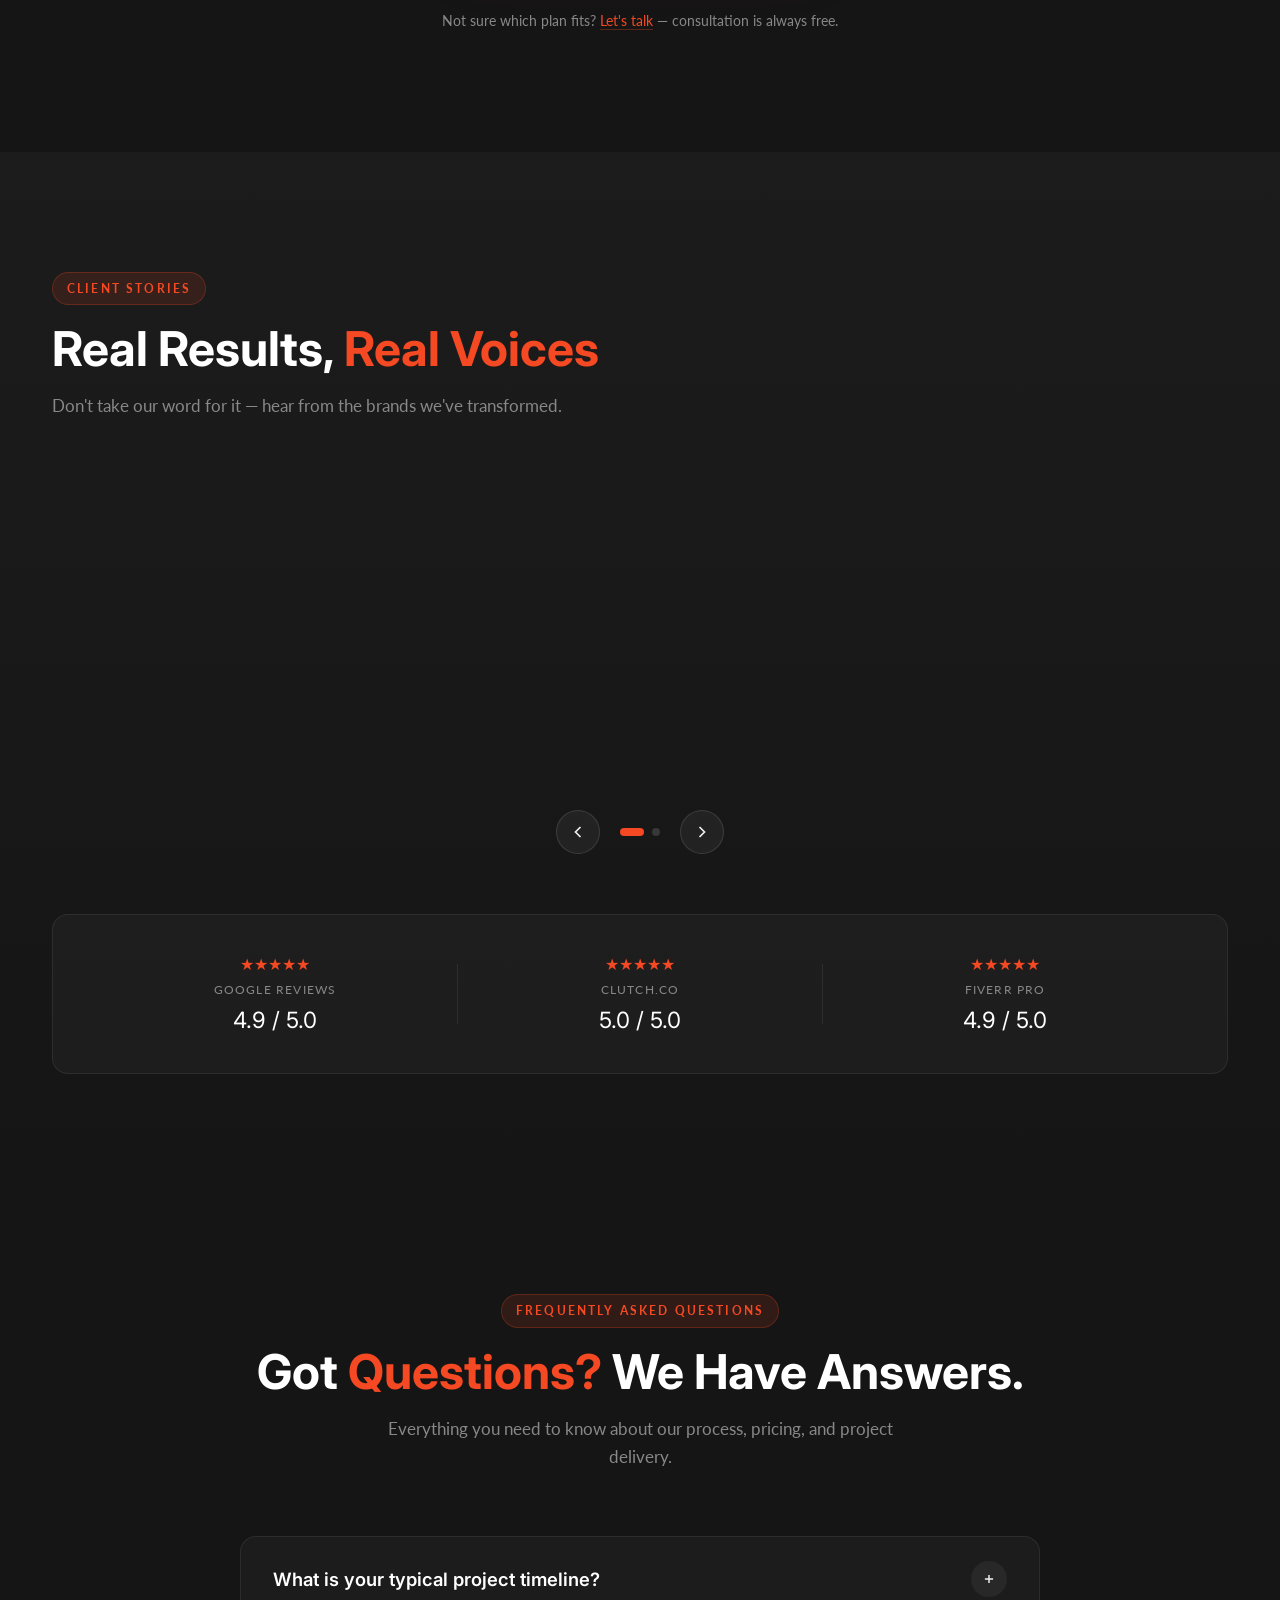
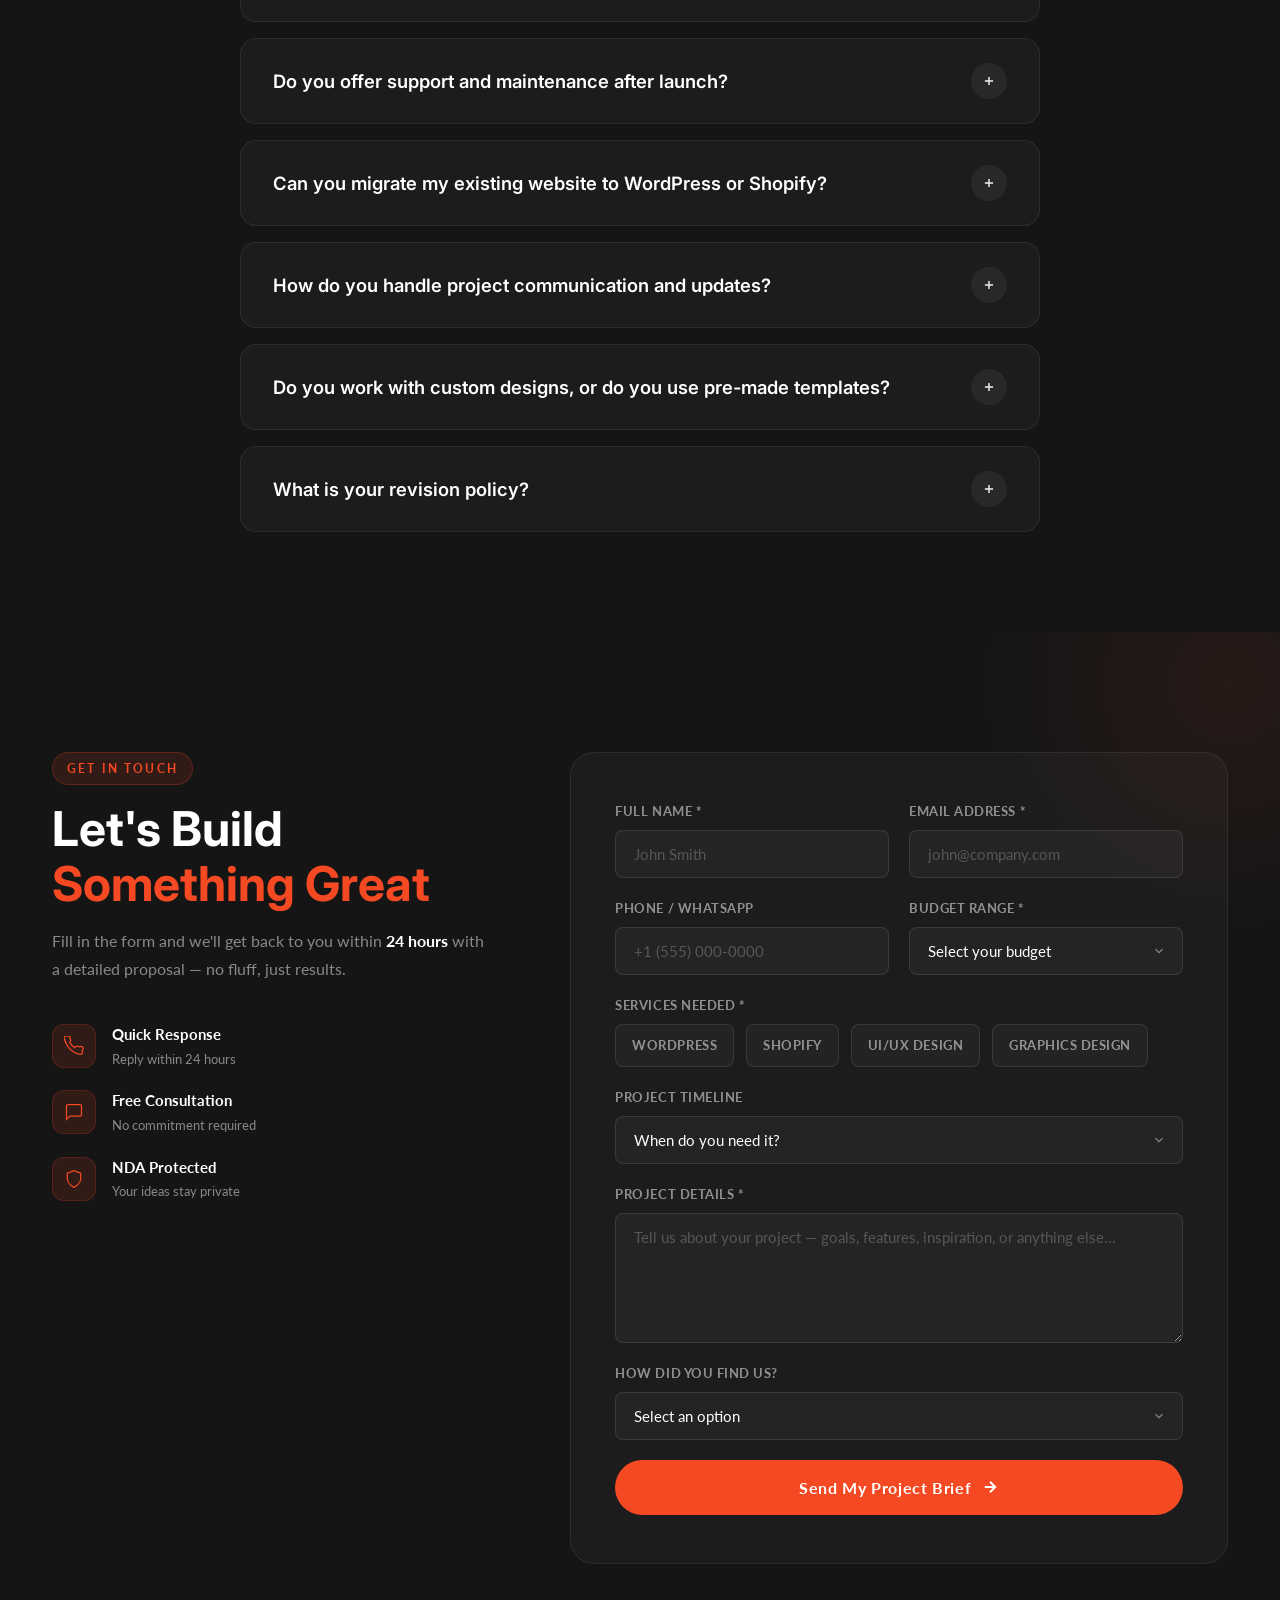
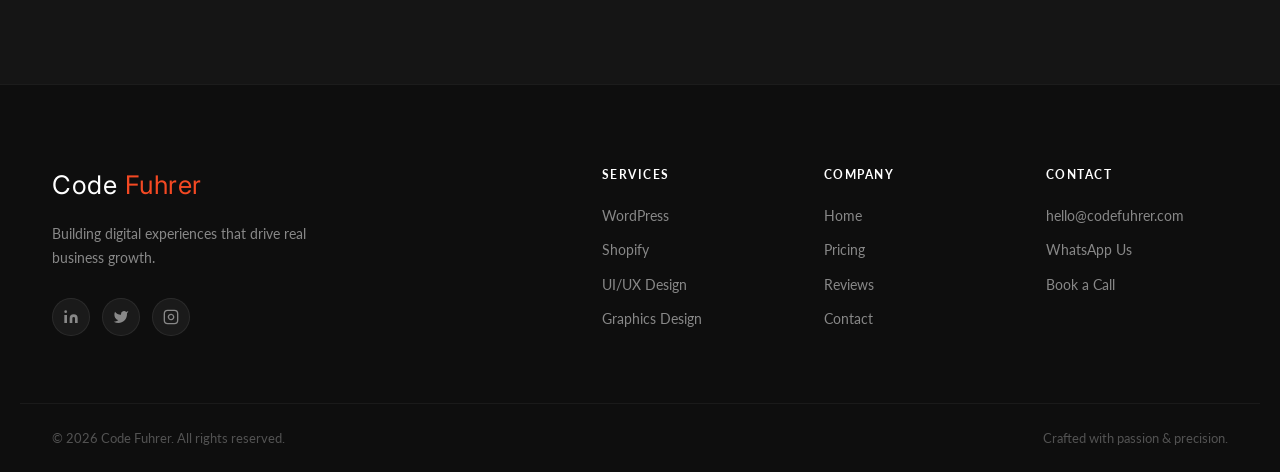
==== commit 946f96c1: "style: center services header and format FAQ SVG markup" ====
--- a/index.html
+++ b/index.html
@@ -162,10 +162,11 @@
   <!-- ═══════════════════ SERVICES ═══════════════════ -->
   <section class="services" id="services">
     <div class="container">
-      <div class="section-label">What We Do</div>
-      <h2 class="section-title">Services Built to <span>Convert</span></h2>
-      <p class="section-sub">Every service we offer is engineered for one goal — measurable business growth.</p>
-
+      <div class="section-center-header">
+        <div class="section-label">What We Do</div>
+        <h2 class="section-title">Services Built to <span>Convert</span></h2>
+        <p class="section-sub">Every service we offer is engineered for one goal — measurable business growth.</p>
+      </div>
       <div class="services-grid">
 
         <div class="service-card" id="service-wordpress">
@@ -528,7 +529,8 @@
           <button class="faq-trigger" aria-expanded="false">
             <span class="faq-question">What is your typical project timeline?</span>
             <span class="faq-icon-wrap">
-              <svg class="faq-icon" width="14" height="14" viewBox="0 0 24 24" fill="none" stroke="currentColor" stroke-width="2.5">
+              <svg class="faq-icon" width="14" height="14" viewBox="0 0 24 24" fill="none" stroke="currentColor"
+                stroke-width="2.5">
                 <line x1="12" y1="5" x2="12" y2="19"></line>
                 <line x1="5" y1="12" x2="19" y2="12"></line>
               </svg>
@@ -536,7 +538,9 @@
           </button>
           <div class="faq-panel">
             <div class="faq-content">
-              <p>For most standard projects (WordPress/Shopify development or UI/UX designs), it takes between 1 to 3 weeks. Complex, custom ecommerce platforms or full-scale brand identity kits can take up to 4 to 6 weeks. We also offer rush delivery (under 5 days) for premium plans.</p>
+              <p>For most standard projects (WordPress/Shopify development or UI/UX designs), it takes between 1 to 3
+                weeks. Complex, custom ecommerce platforms or full-scale brand identity kits can take up to 4 to 6
+                weeks. We also offer rush delivery (under 5 days) for premium plans.</p>
             </div>
           </div>
         </div>
@@ -545,7 +549,8 @@
           <button class="faq-trigger" aria-expanded="false">
             <span class="faq-question">Do you offer support and maintenance after launch?</span>
             <span class="faq-icon-wrap">
-              <svg class="faq-icon" width="14" height="14" viewBox="0 0 24 24" fill="none" stroke="currentColor" stroke-width="2.5">
+              <svg class="faq-icon" width="14" height="14" viewBox="0 0 24 24" fill="none" stroke="currentColor"
+                stroke-width="2.5">
                 <line x1="12" y1="5" x2="12" y2="19"></line>
                 <line x1="5" y1="12" x2="19" y2="12"></line>
               </svg>
@@ -553,7 +558,9 @@
           </button>
           <div class="faq-panel">
             <div class="faq-content">
-              <p>Yes, absolutely. We provide 30 days of free post-launch support for bugs, performance checks, and minor adjustments. We also offer monthly maintenance retainer packages to keep your sites updated, secure, and running fast.</p>
+              <p>Yes, absolutely. We provide 30 days of free post-launch support for bugs, performance checks, and minor
+                adjustments. We also offer monthly maintenance retainer packages to keep your sites updated, secure, and
+                running fast.</p>
             </div>
           </div>
         </div>
@@ -562,7 +569,8 @@
           <button class="faq-trigger" aria-expanded="false">
             <span class="faq-question">Can you migrate my existing website to WordPress or Shopify?</span>
             <span class="faq-icon-wrap">
-              <svg class="faq-icon" width="14" height="14" viewBox="0 0 24 24" fill="none" stroke="currentColor" stroke-width="2.5">
+              <svg class="faq-icon" width="14" height="14" viewBox="0 0 24 24" fill="none" stroke="currentColor"
+                stroke-width="2.5">
                 <line x1="12" y1="5" x2="12" y2="19"></line>
                 <line x1="5" y1="12" x2="19" y2="12"></line>
               </svg>
@@ -570,7 +578,9 @@
           </button>
           <div class="faq-panel">
             <div class="faq-content">
-              <p>Yes, we specialize in safe, seamless migrations. We will migrate your products, content, customers, and order history from platforms like WooCommerce, Squarespace, or custom PHP sites over to Shopify or WordPress without losing your search engine rankings (SEO rankings) or downtime.</p>
+              <p>Yes, we specialize in safe, seamless migrations. We will migrate your products, content, customers, and
+                order history from platforms like WooCommerce, Squarespace, or custom PHP sites over to Shopify or
+                WordPress without losing your search engine rankings (SEO rankings) or downtime.</p>
             </div>
           </div>
         </div>
@@ -579,7 +589,8 @@
           <button class="faq-trigger" aria-expanded="false">
             <span class="faq-question">How do you handle project communication and updates?</span>
             <span class="faq-icon-wrap">
-              <svg class="faq-icon" width="14" height="14" viewBox="0 0 24 24" fill="none" stroke="currentColor" stroke-width="2.5">
+              <svg class="faq-icon" width="14" height="14" viewBox="0 0 24 24" fill="none" stroke="currentColor"
+                stroke-width="2.5">
                 <line x1="12" y1="5" x2="12" y2="19"></line>
                 <line x1="5" y1="12" x2="19" y2="12"></line>
               </svg>
@@ -587,7 +598,9 @@
           </button>
           <div class="faq-panel">
             <div class="faq-content">
-              <p>We believe in absolute transparency. We use Slack or WhatsApp for daily comms, Trello or Jira to track tasks, and Figma for design approvals. You will receive a weekly video update walkthrough showing you the progress we've made.</p>
+              <p>We believe in absolute transparency. We use Slack or WhatsApp for daily comms, Trello or Jira to track
+                tasks, and Figma for design approvals. You will receive a weekly video update walkthrough showing you
+                the progress we've made.</p>
             </div>
           </div>
         </div>
@@ -596,7 +609,8 @@
           <button class="faq-trigger" aria-expanded="false">
             <span class="faq-question">Do you work with custom designs, or do you use pre-made templates?</span>
             <span class="faq-icon-wrap">
-              <svg class="faq-icon" width="14" height="14" viewBox="0 0 24 24" fill="none" stroke="currentColor" stroke-width="2.5">
+              <svg class="faq-icon" width="14" height="14" viewBox="0 0 24 24" fill="none" stroke="currentColor"
+                stroke-width="2.5">
                 <line x1="12" y1="5" x2="12" y2="19"></line>
                 <line x1="5" y1="12" x2="19" y2="12"></line>
               </svg>
@@ -604,7 +618,9 @@
           </button>
           <div class="faq-panel">
             <div class="faq-content">
-              <p>Everything we build is designed completely custom from scratch in Figma based on your brand positioning and conversion goals. We do not use generic pre-made themes or templates because we believe custom design is key to maximizing conversion rates and search rankings.</p>
+              <p>Everything we build is designed completely custom from scratch in Figma based on your brand positioning
+                and conversion goals. We do not use generic pre-made themes or templates because we believe custom
+                design is key to maximizing conversion rates and search rankings.</p>
             </div>
           </div>
         </div>
@@ -613,7 +629,8 @@
           <button class="faq-trigger" aria-expanded="false">
             <span class="faq-question">What is your revision policy?</span>
             <span class="faq-icon-wrap">
-              <svg class="faq-icon" width="14" height="14" viewBox="0 0 24 24" fill="none" stroke="currentColor" stroke-width="2.5">
+              <svg class="faq-icon" width="14" height="14" viewBox="0 0 24 24" fill="none" stroke="currentColor"
+                stroke-width="2.5">
                 <line x1="12" y1="5" x2="12" y2="19"></line>
                 <line x1="5" y1="12" x2="19" y2="12"></line>
               </svg>
@@ -621,7 +638,9 @@
           </button>
           <div class="faq-panel">
             <div class="faq-content">
-              <p>We want you to absolutely love the final product. Our Basic plan includes 2 full rounds of design/development revisions, Standard includes 5, and our Premium plan includes unlimited revisions until you are 100% satisfied.</p>
+              <p>We want you to absolutely love the final product. Our Basic plan includes 2 full rounds of
+                design/development revisions, Standard includes 5, and our Premium plan includes unlimited revisions
+                until you are 100% satisfied.</p>
             </div>
           </div>
         </div>
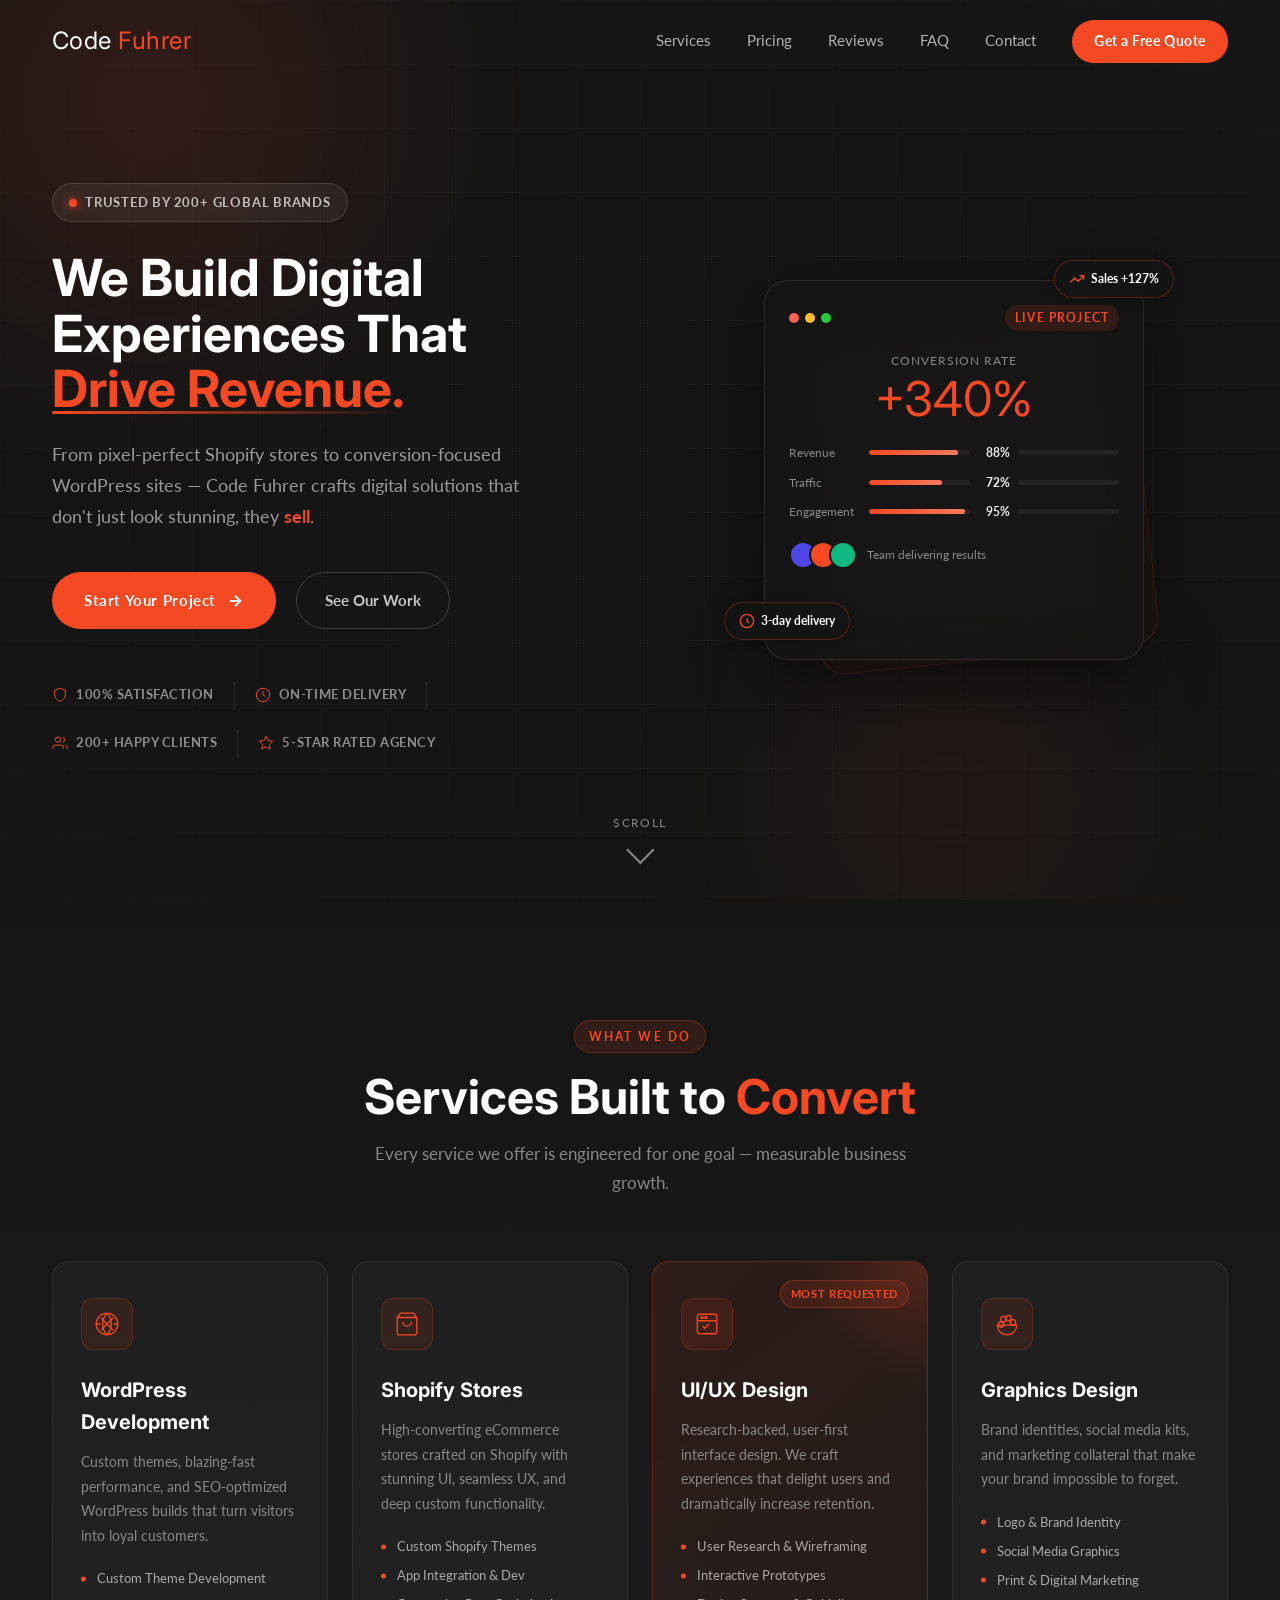
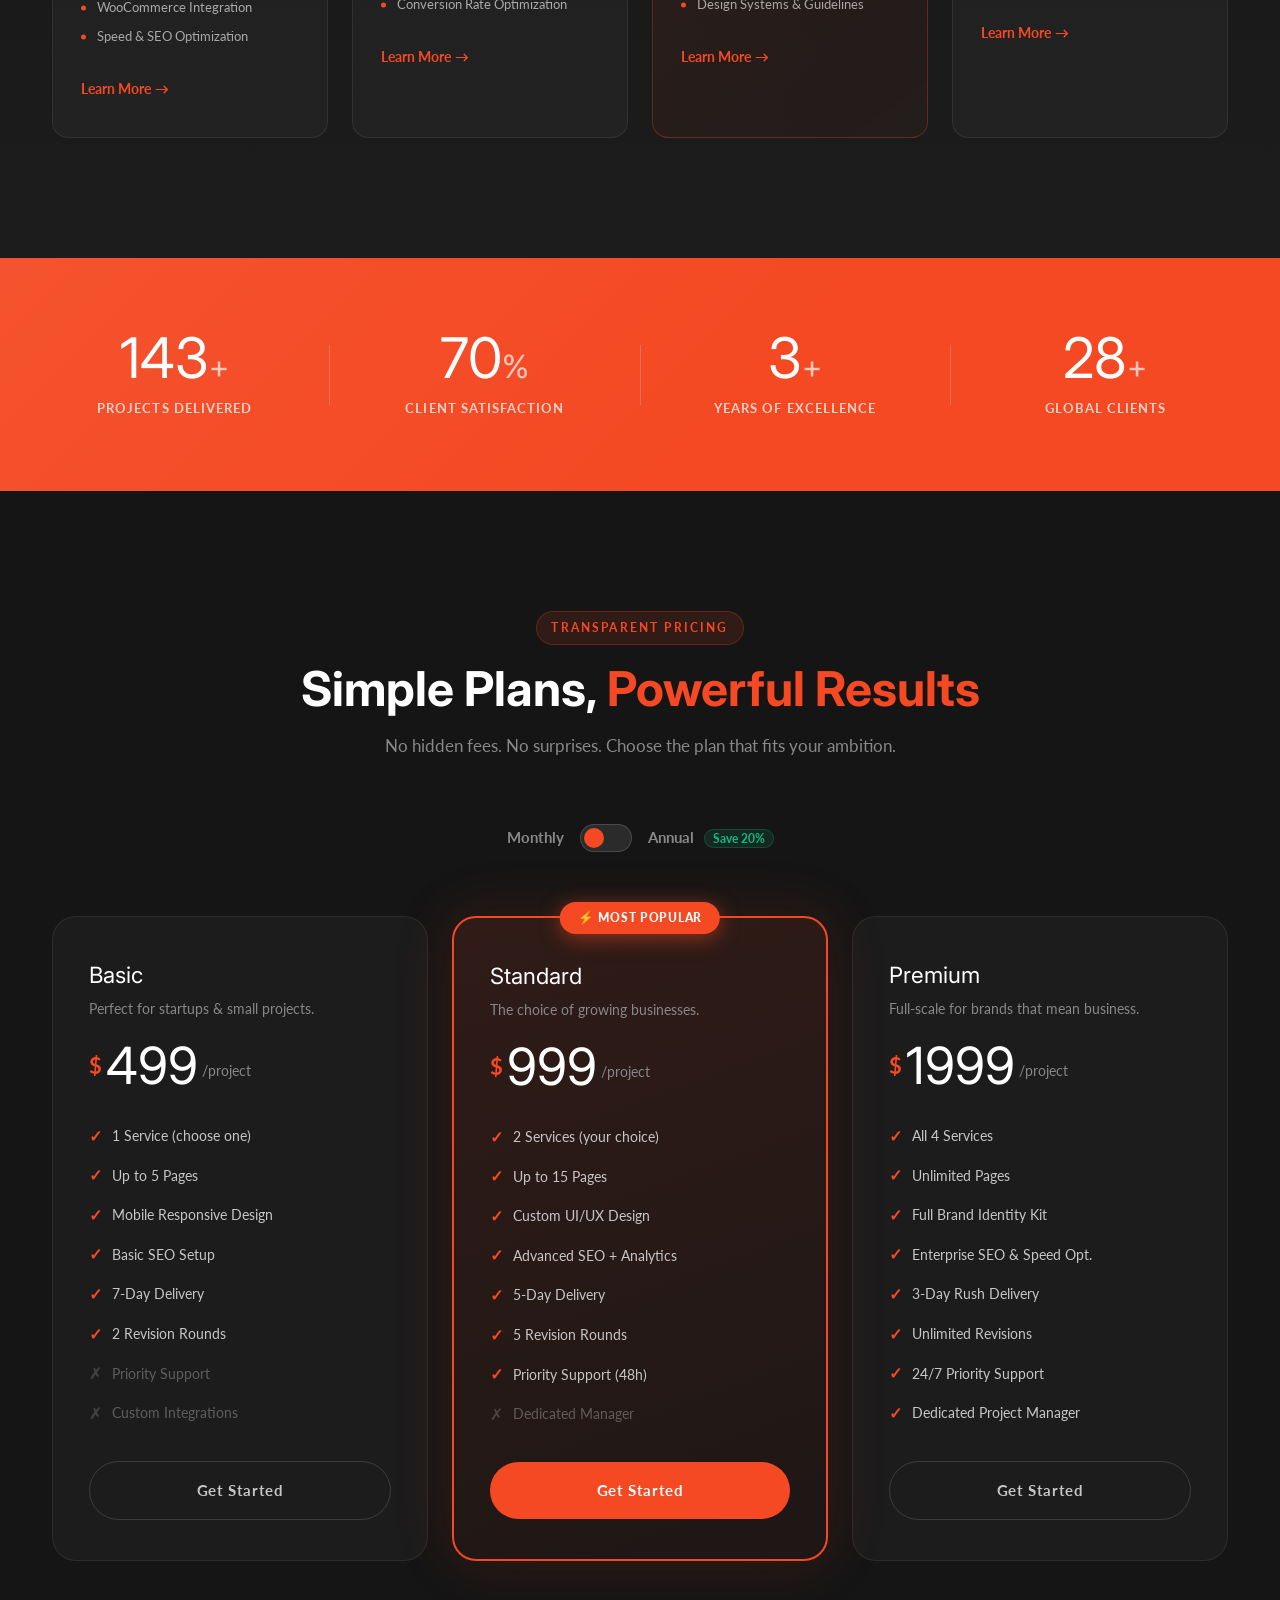
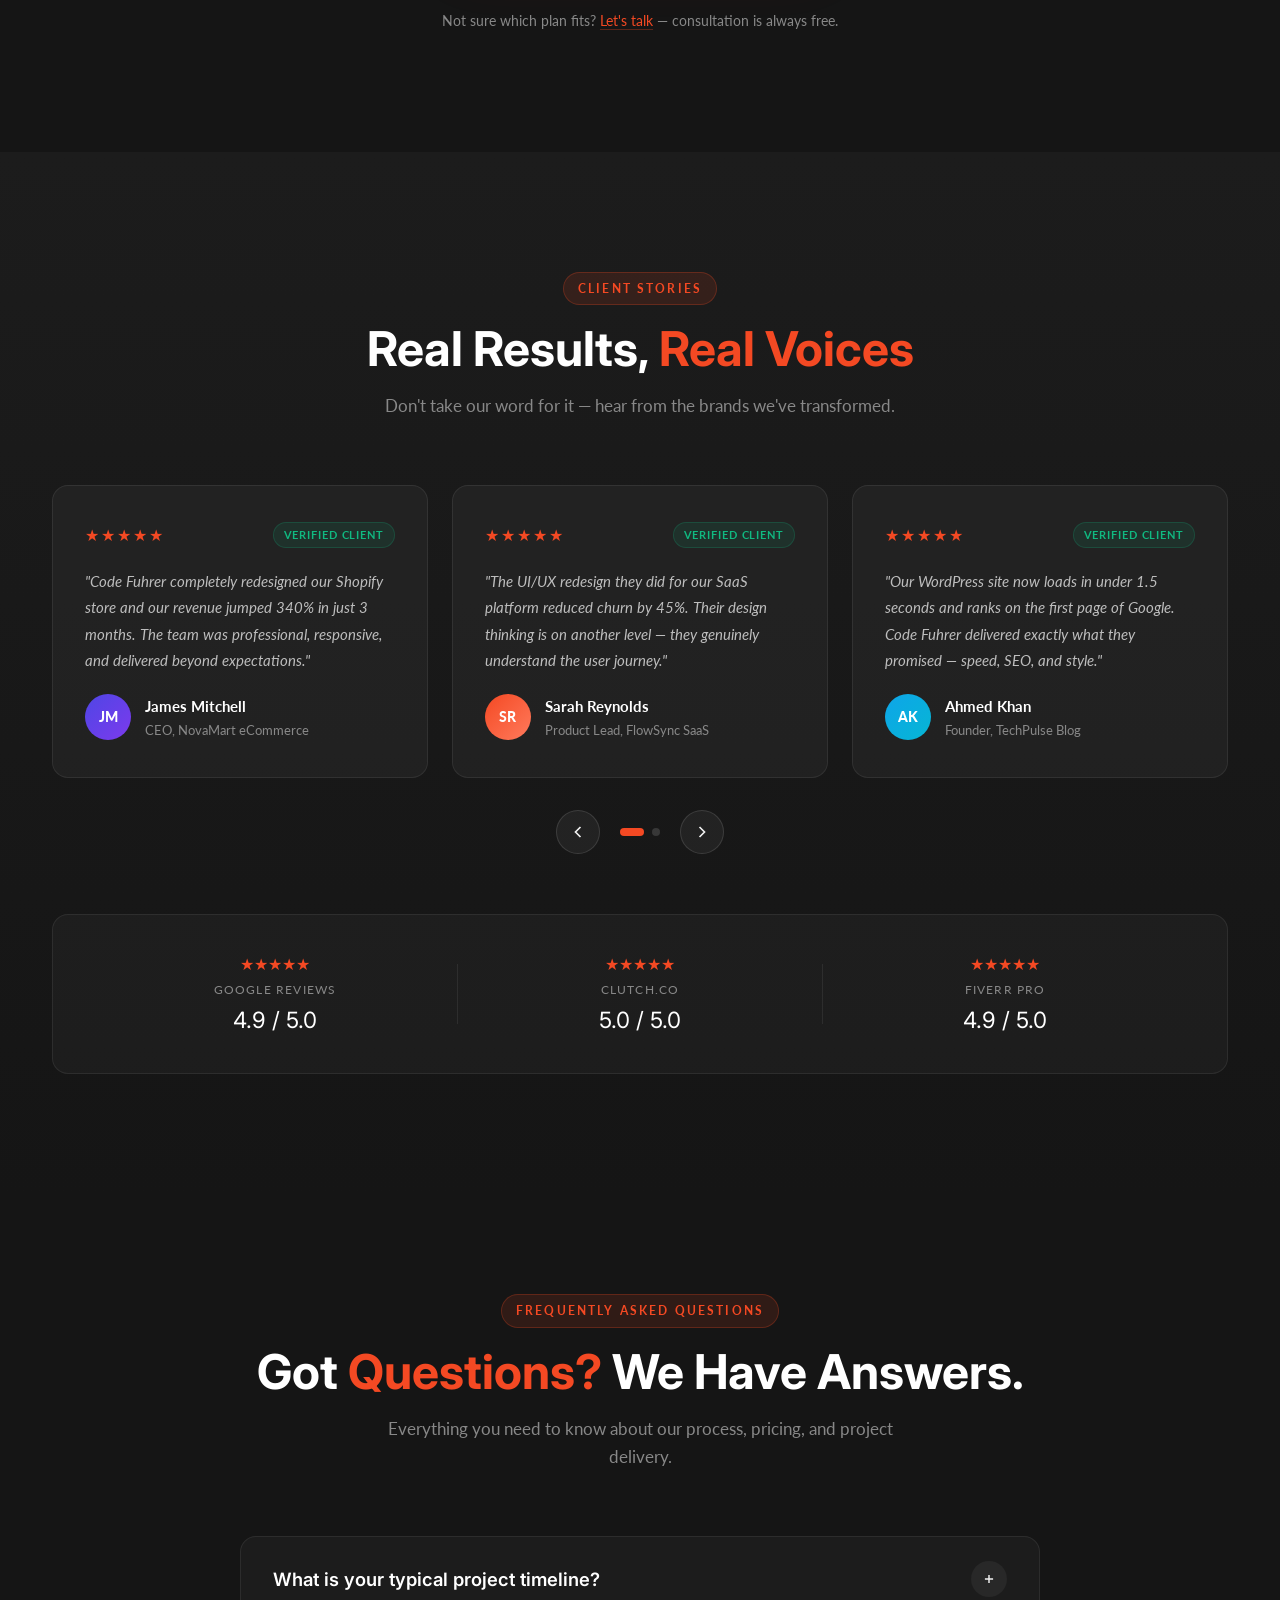
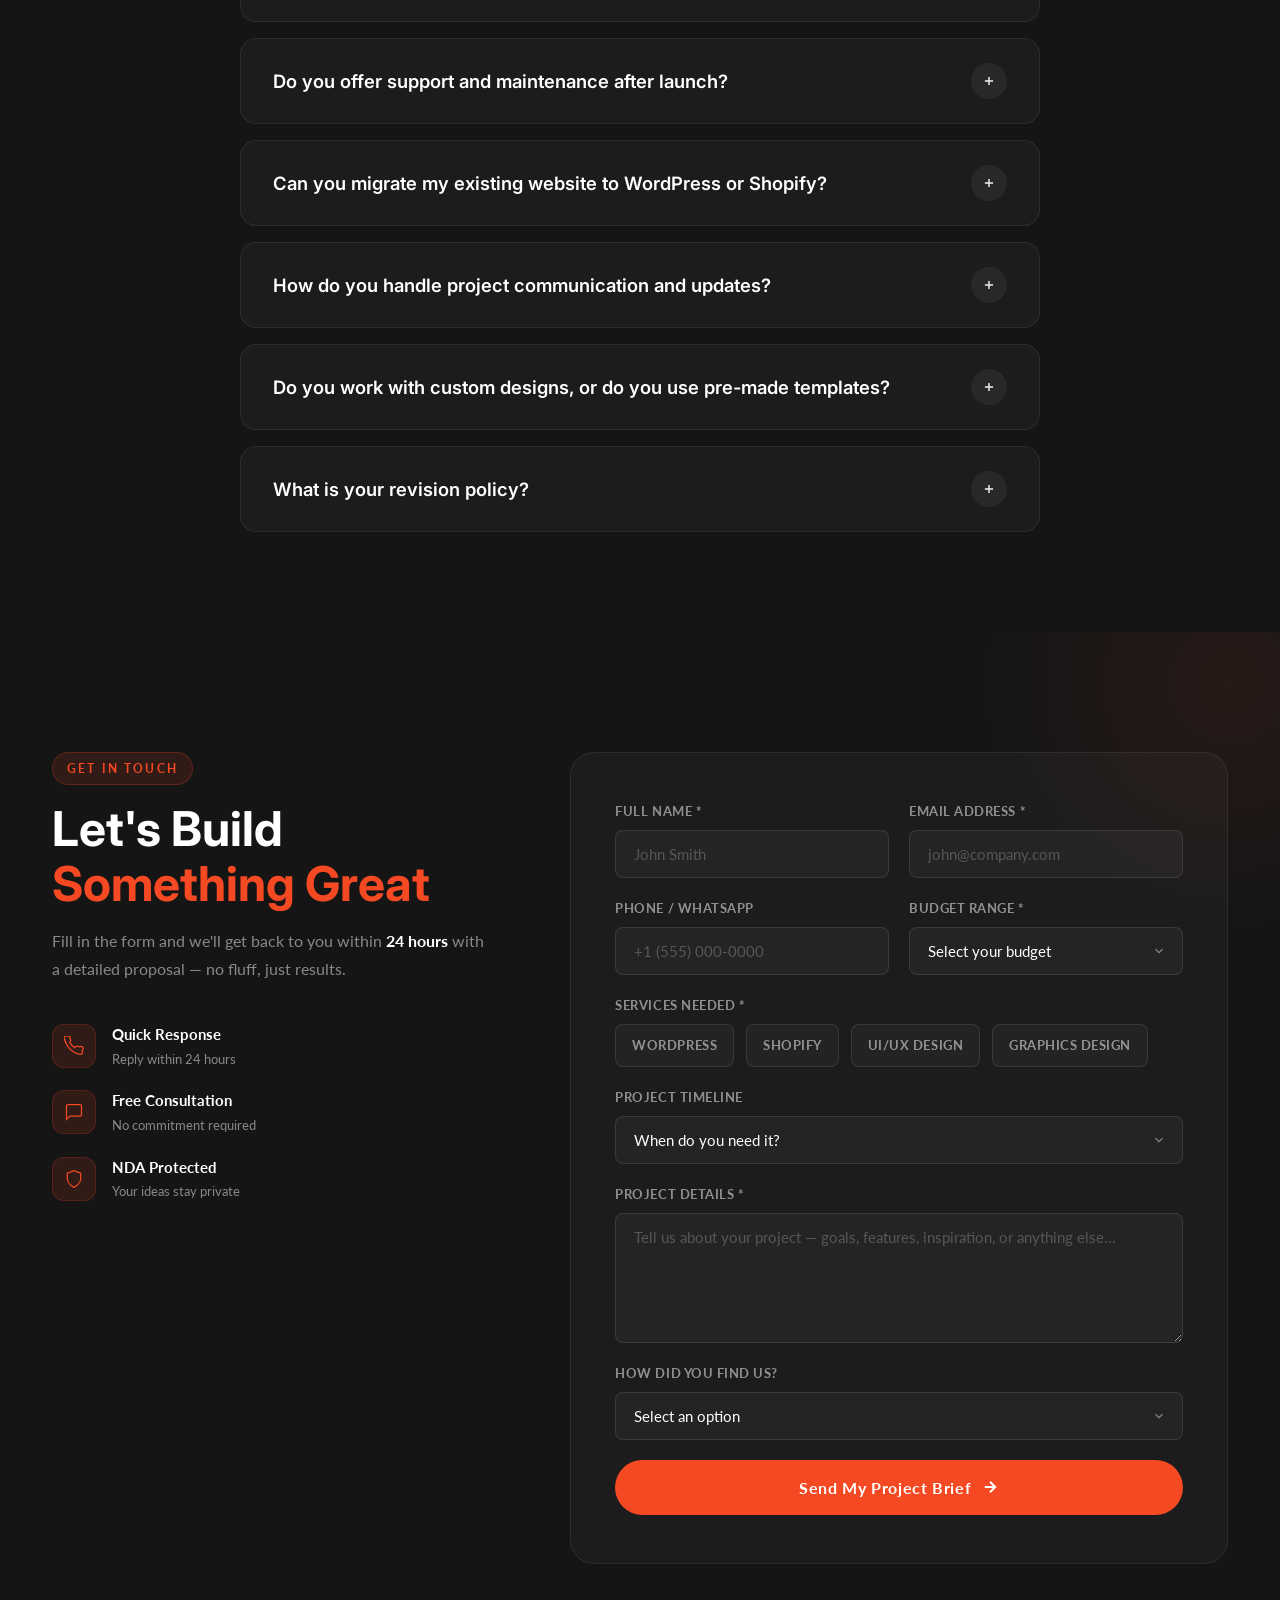
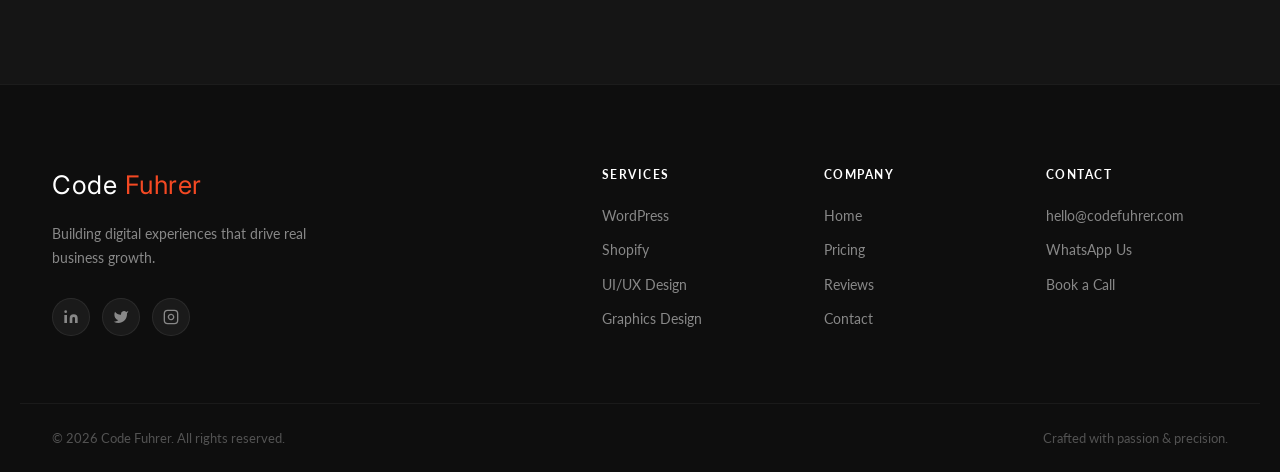
==== commit 82a12b4a: "Heading Alignment" ====
--- a/index.html
+++ b/index.html
@@ -388,9 +388,11 @@
   <!-- ═══════════════════ TESTIMONIALS ═══════════════════ -->
   <section class="testimonials" id="testimonials">
     <div class="container">
-      <div class="section-label">Client Stories</div>
-      <h2 class="section-title">Real Results, <span>Real Voices</span></h2>
-      <p class="section-sub">Don't take our word for it — hear from the brands we've transformed.</p>
+      <div class="section-center-header">
+        <div class="section-label">Client Stories</div>
+        <h2 class="section-title">Real Results, <span>Real Voices</span></h2>
+        <p class="section-sub">Don't take our word for it — hear from the brands we've transformed.</p>
+      </div>
 
       <div class="testimonials-track-wrap">
         <div class="testimonials-track" id="testimonials-track">
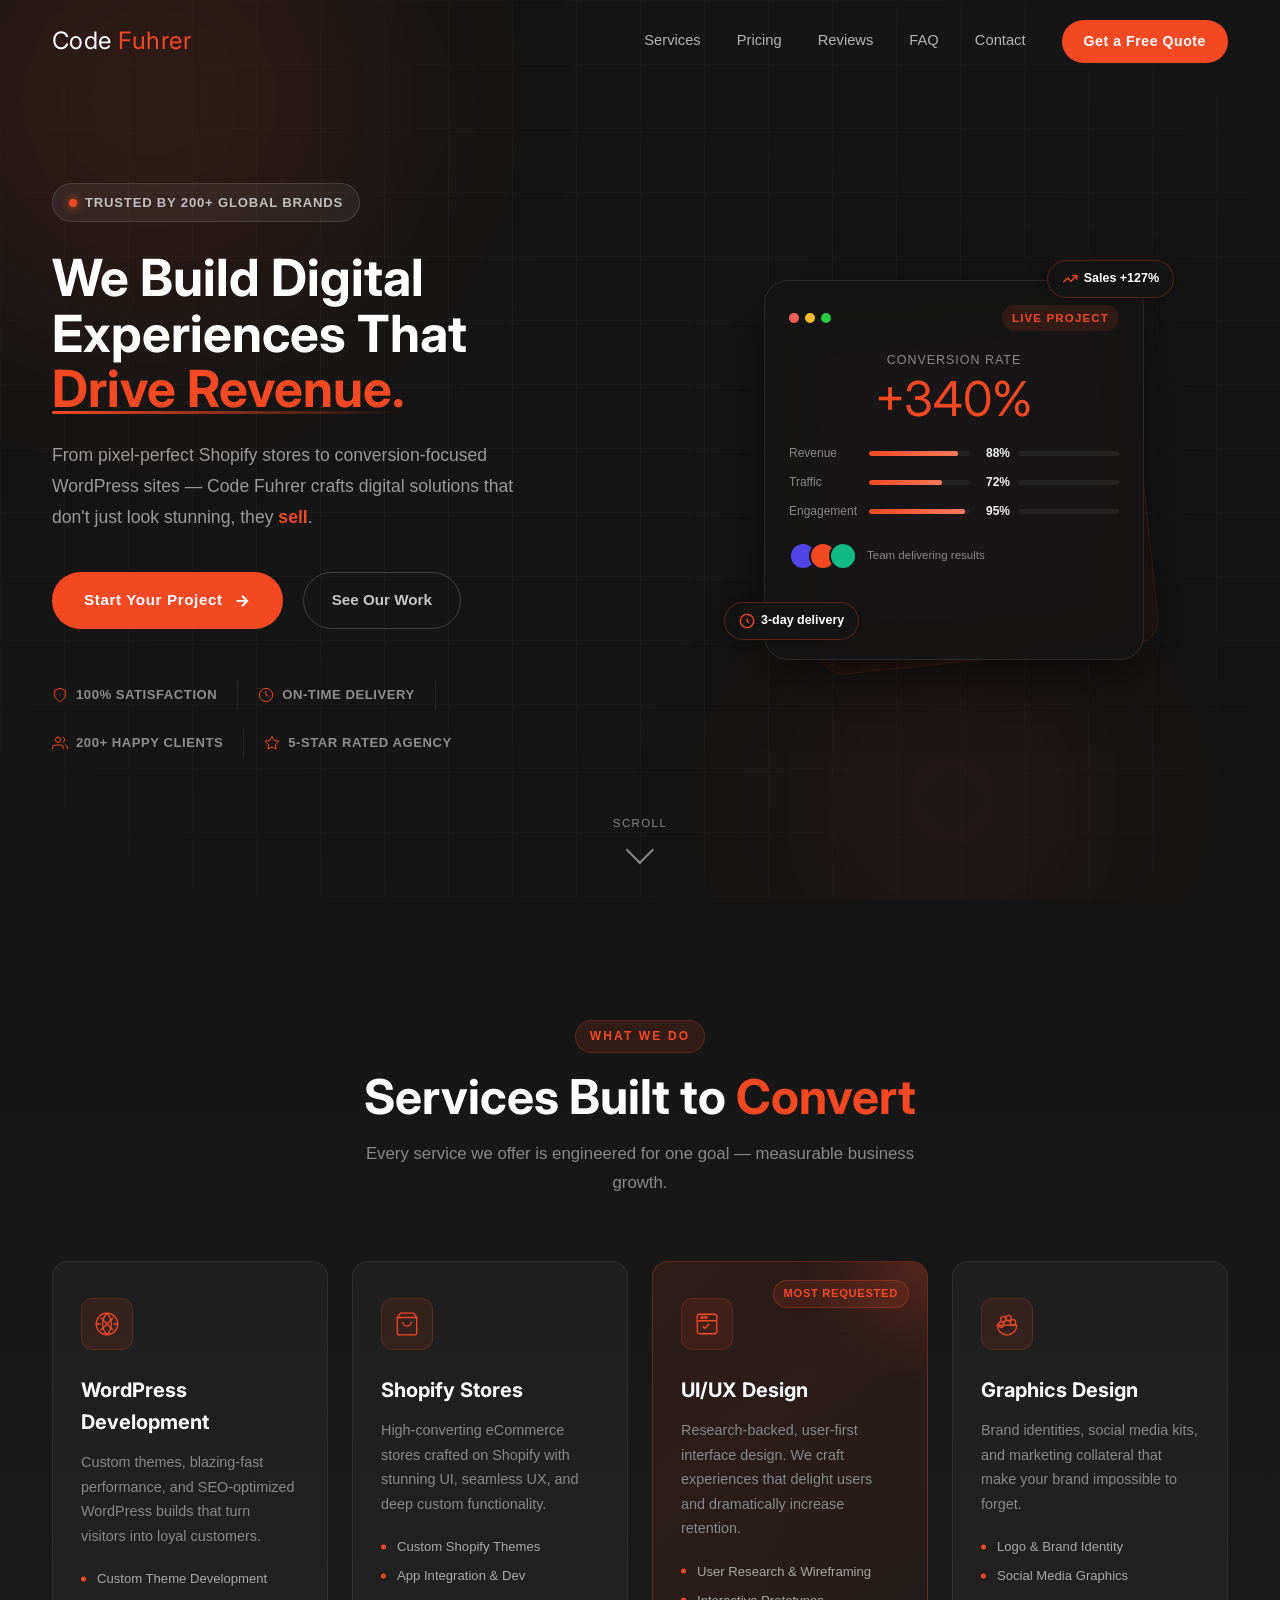
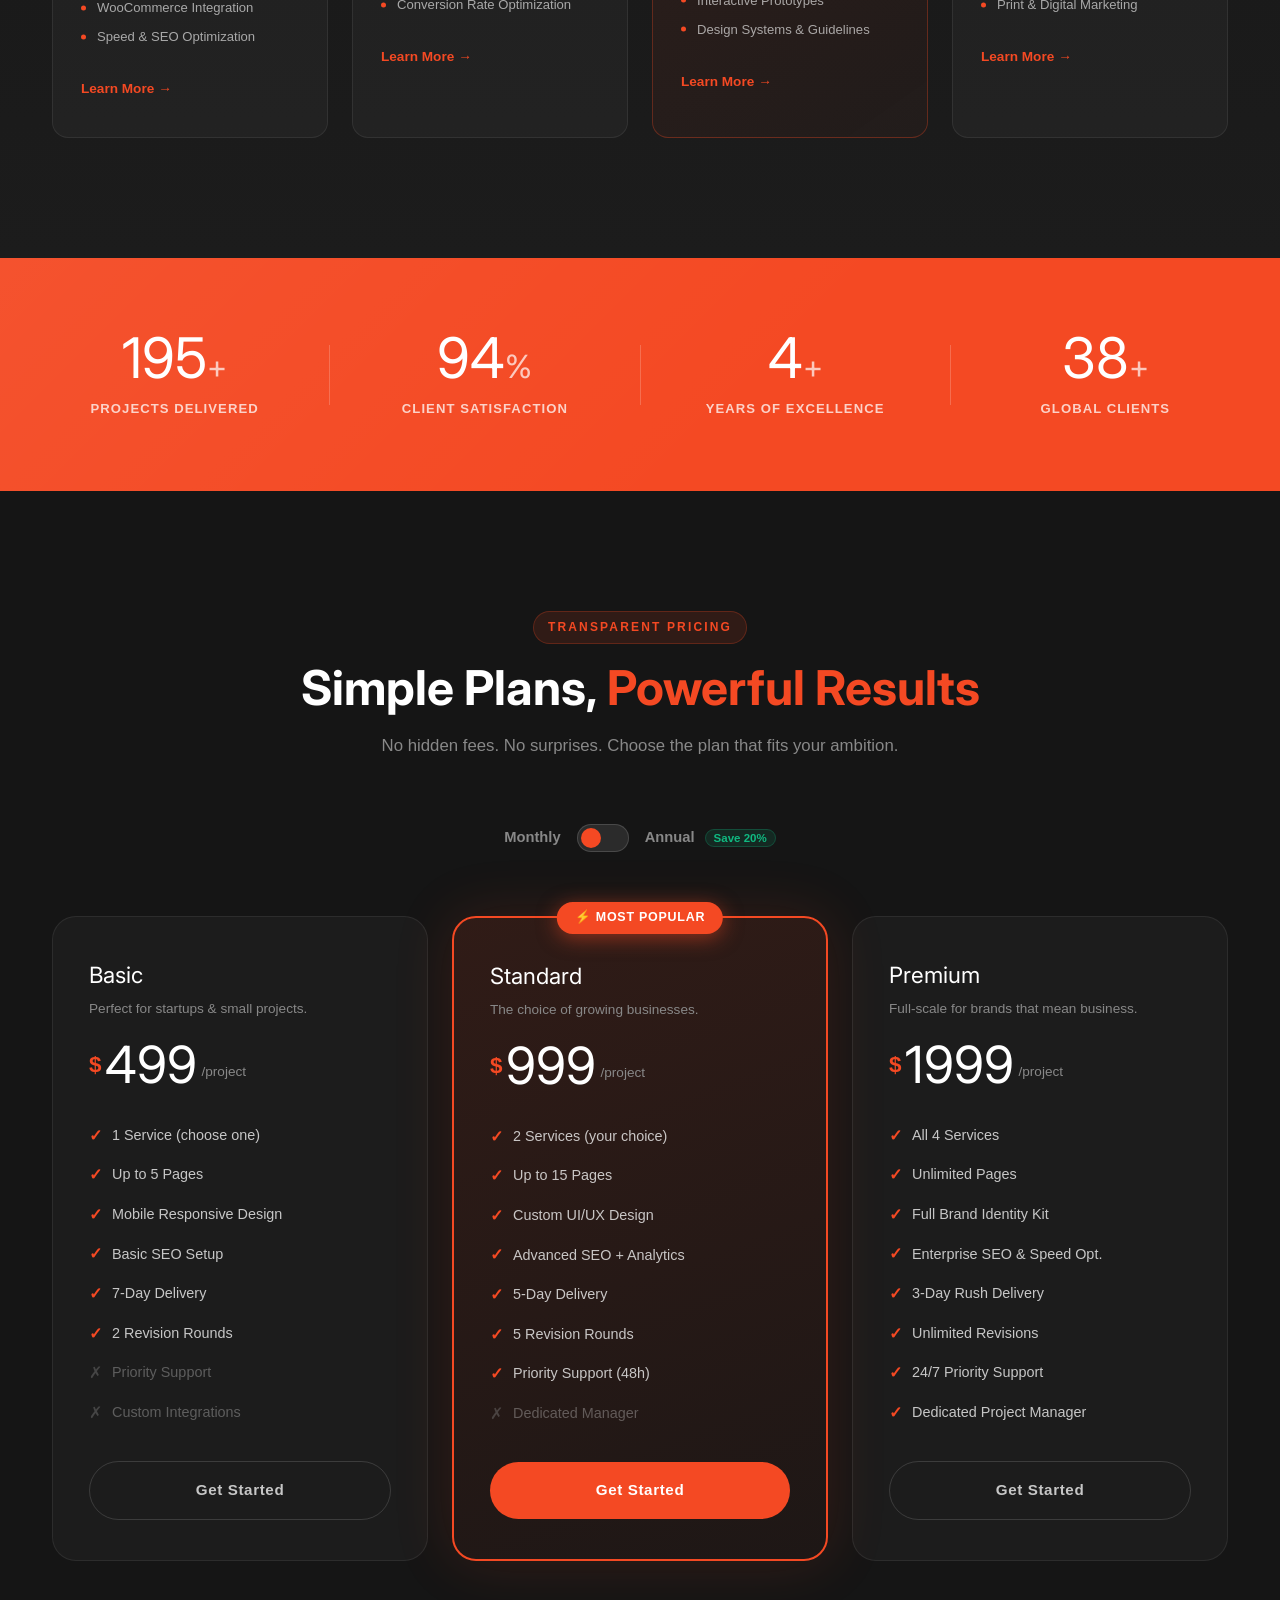
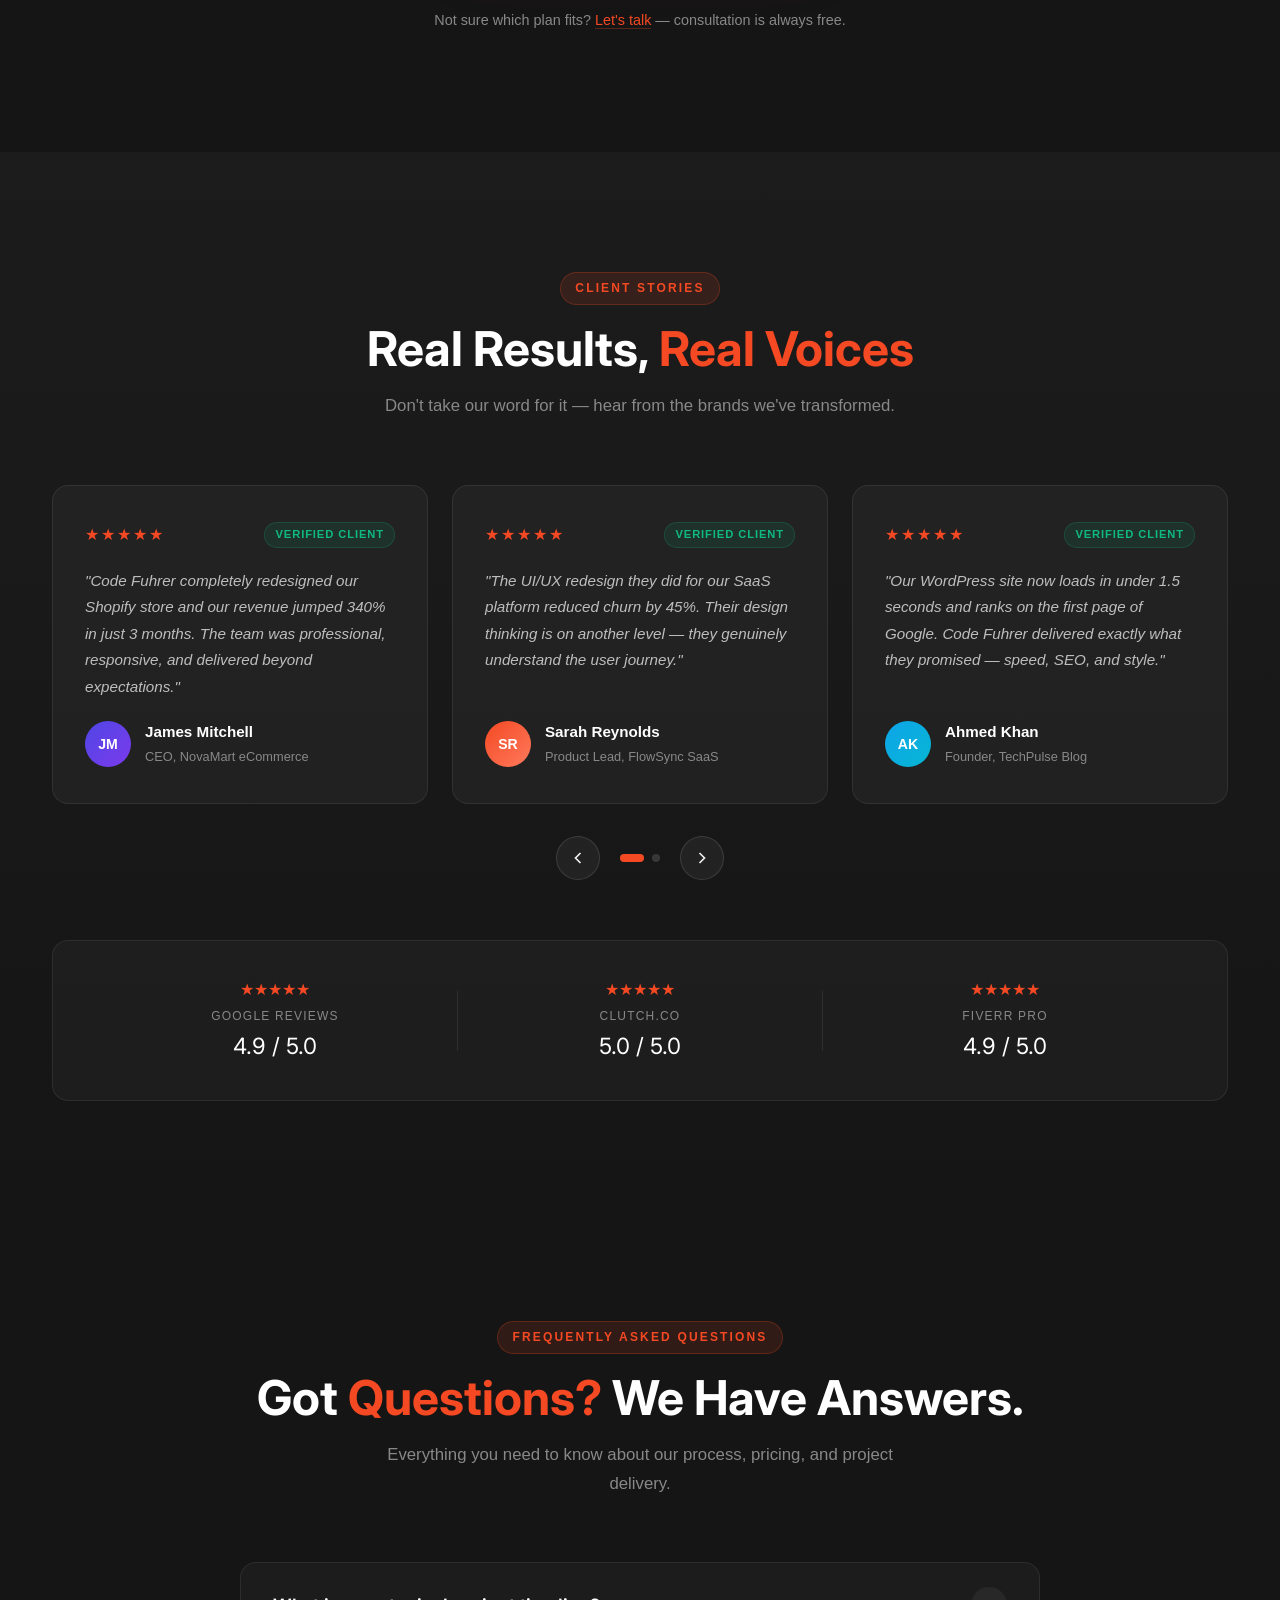
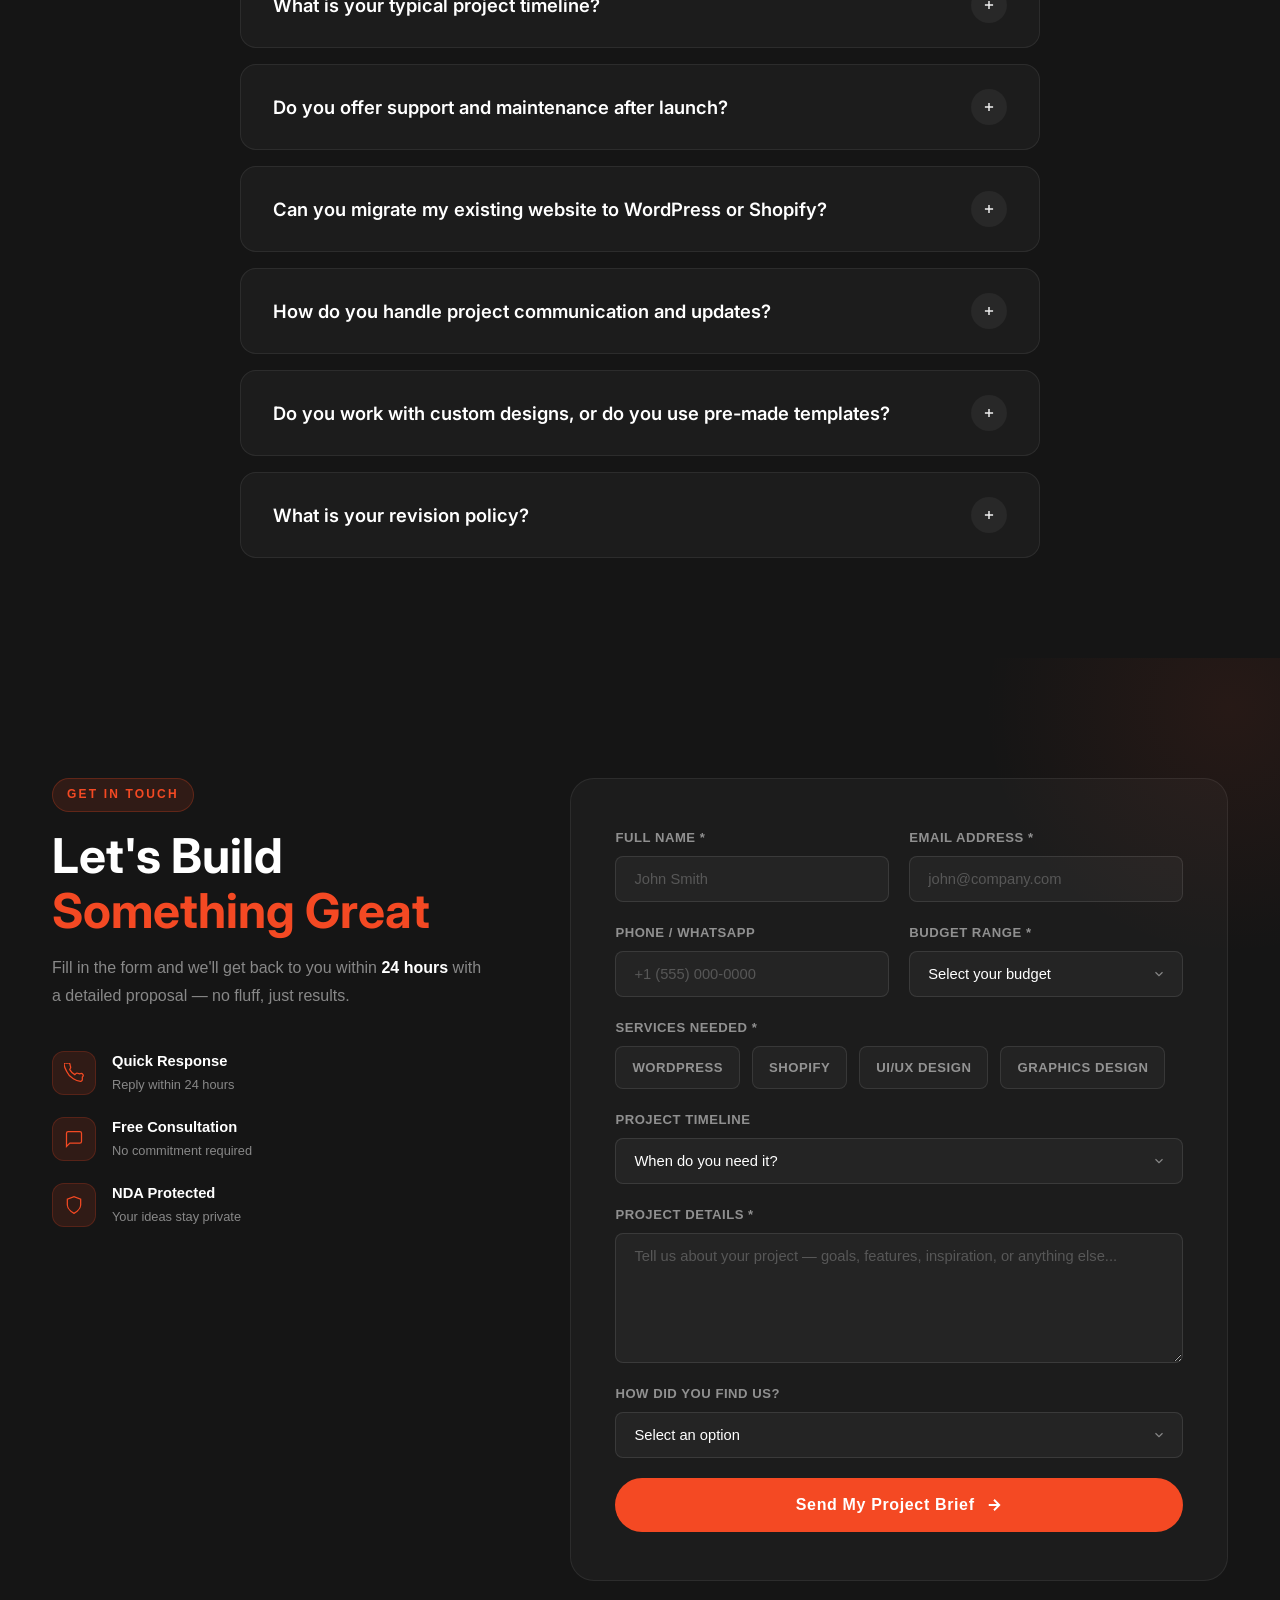
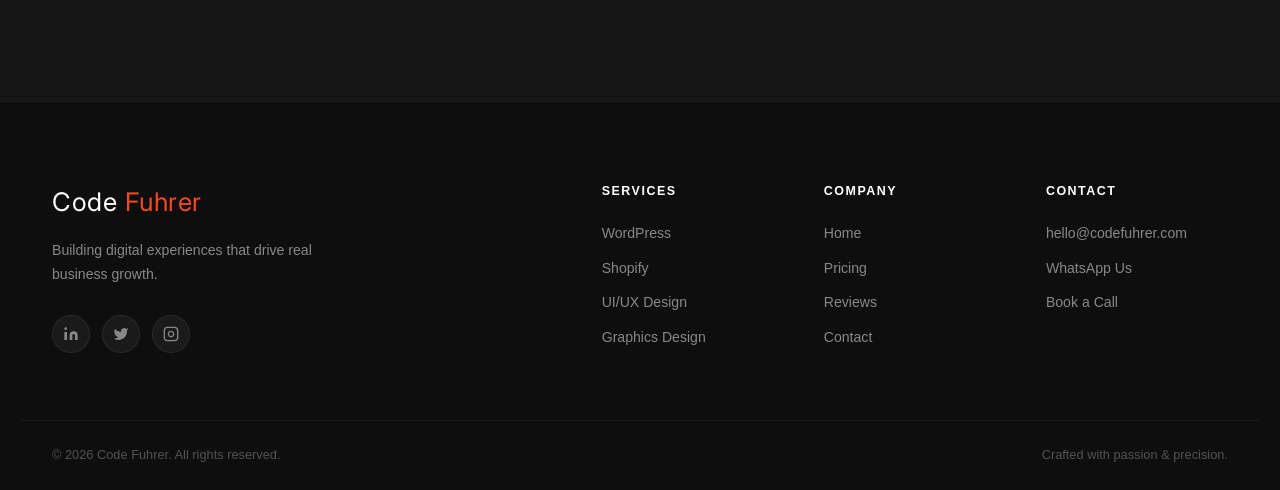
==== commit 209fd563: "Typo" ====
--- a/index.html
+++ b/index.html
@@ -10,7 +10,7 @@
   <link rel="preconnect" href="https://fonts.googleapis.com" />
   <link rel="preconnect" href="https://fonts.gstatic.com" crossorigin />
   <link
-    href="https://fonts.googleapis.com/css2?family=Inter:wght@300;400;500;600;700;800;900&family=Lato:wght@300;400;700;900&display=swap"
+    href="https://fonts.googleapis.com/css2?family=Inter:wght@300;400;500;600;700;800&family=Outfit:wght@300;400;500;600;700;800;900&display=swap"
     rel="stylesheet" />
   <link rel="stylesheet" href="style.css" />
 </head>
